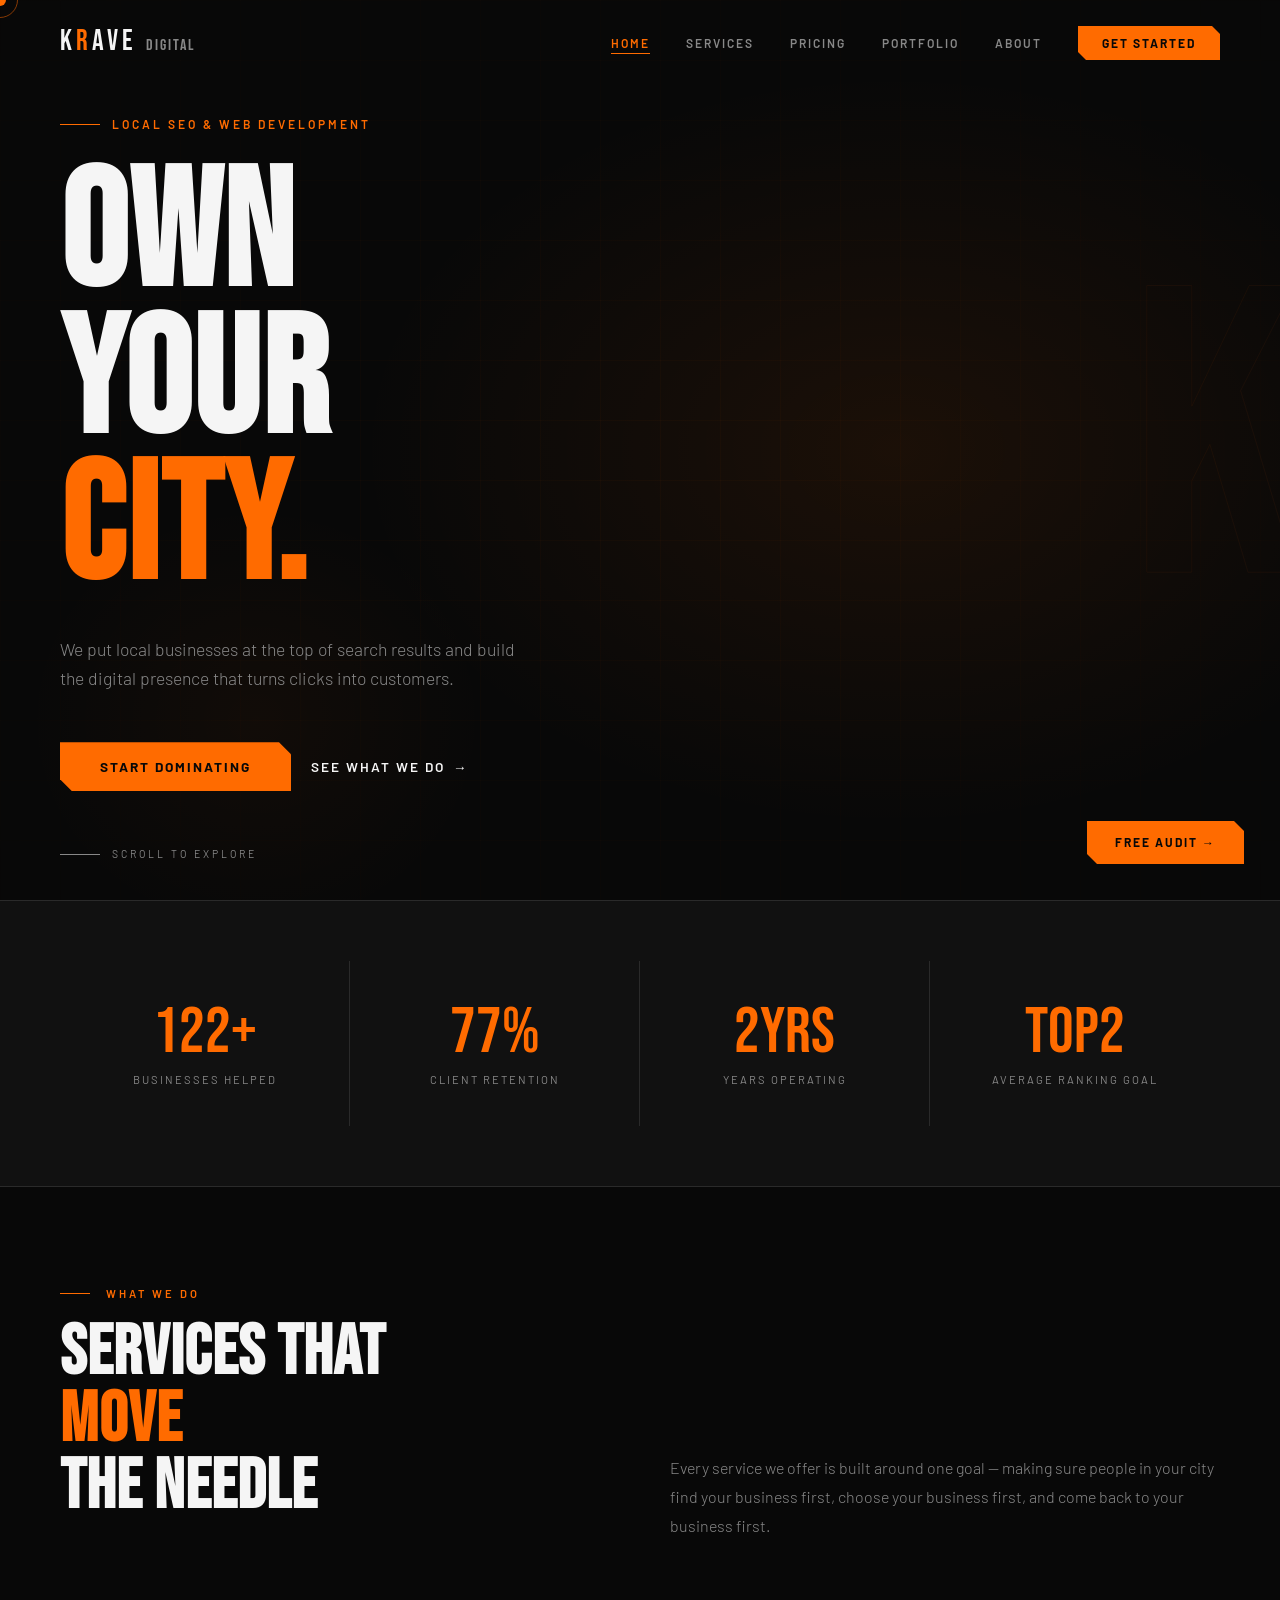
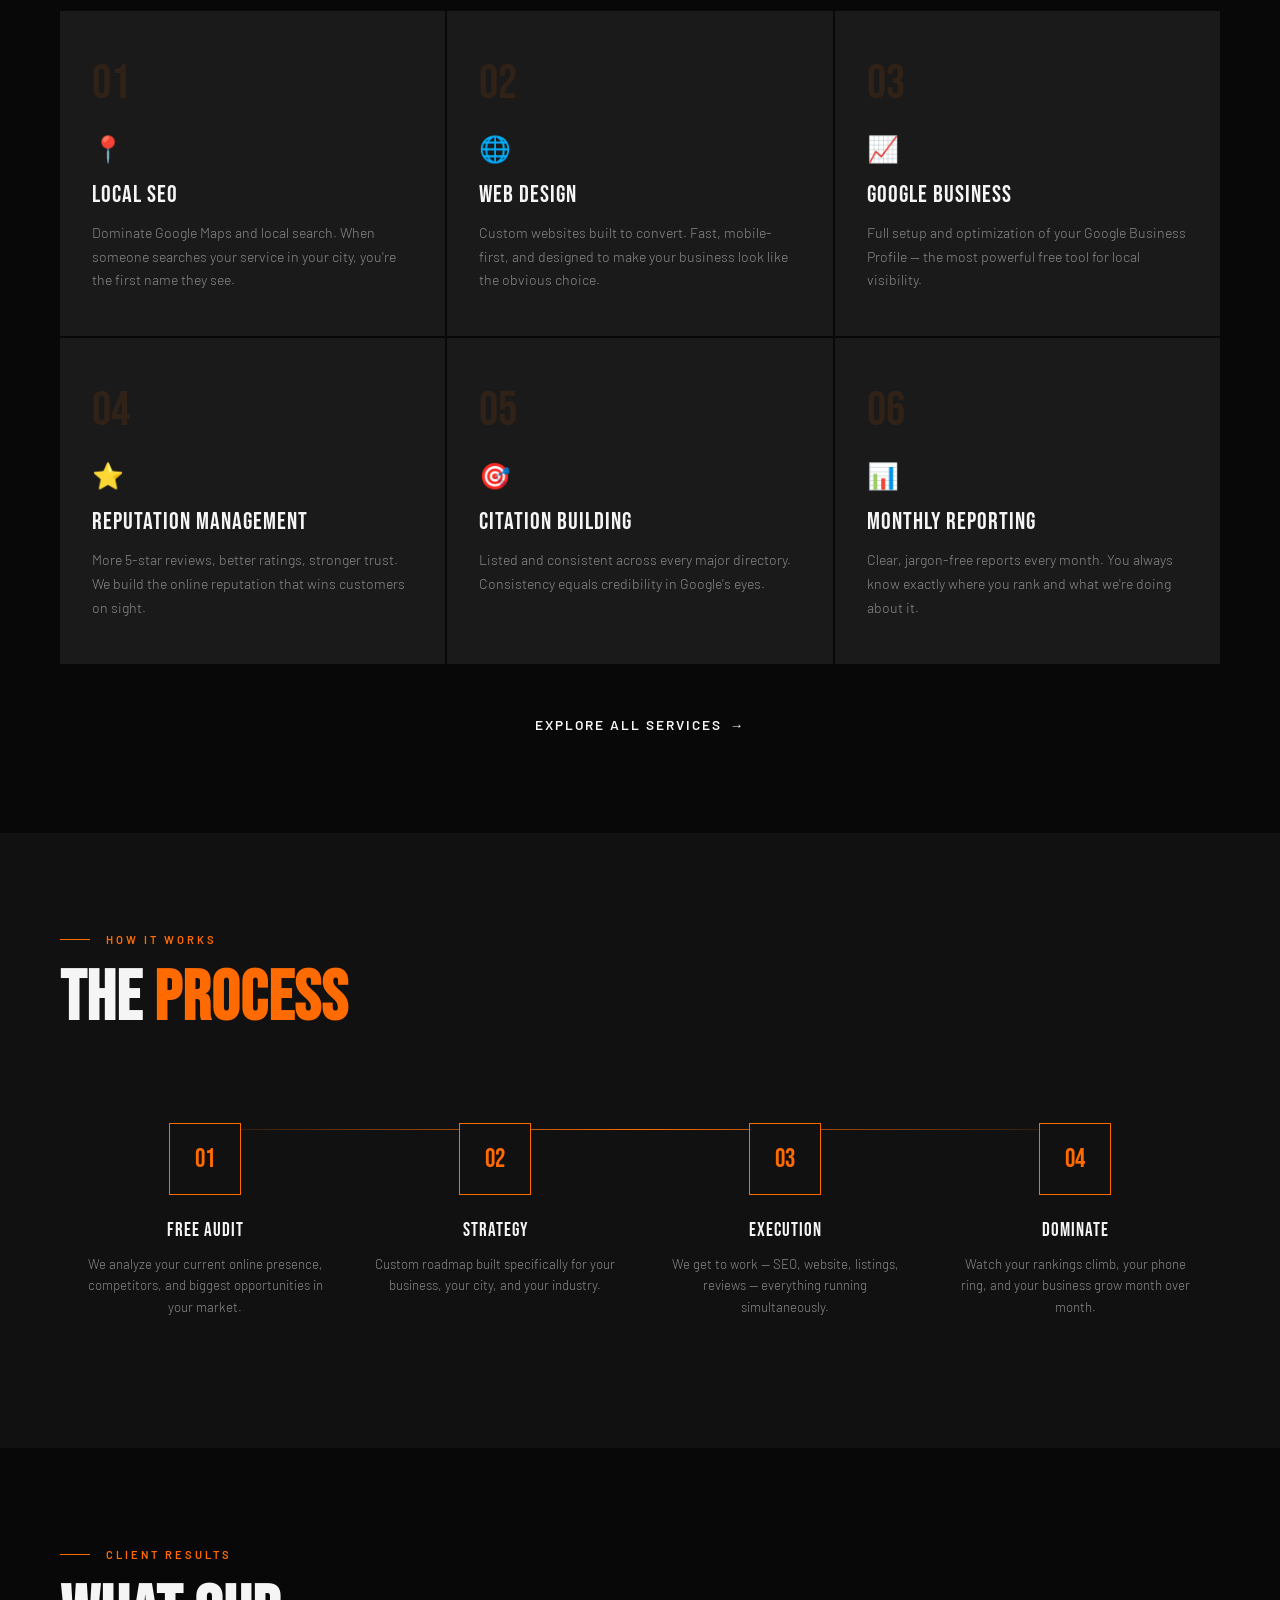
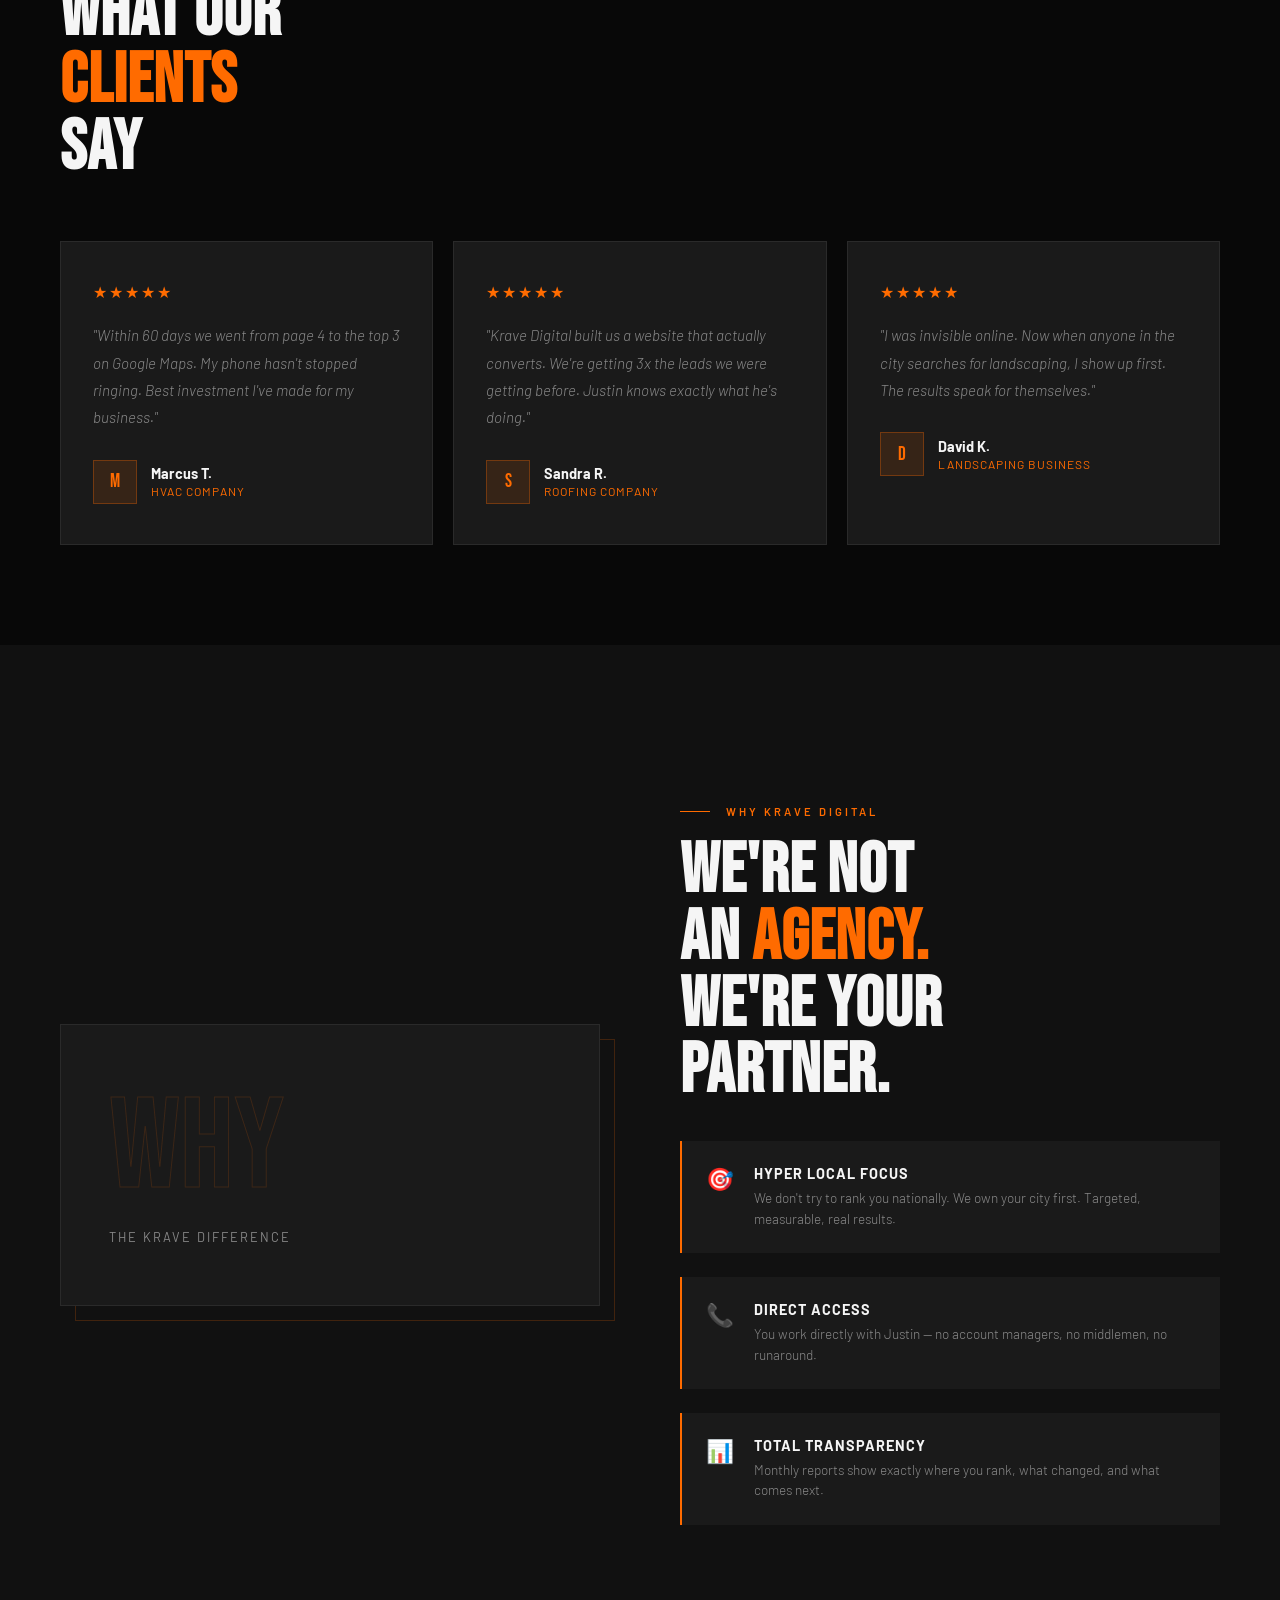
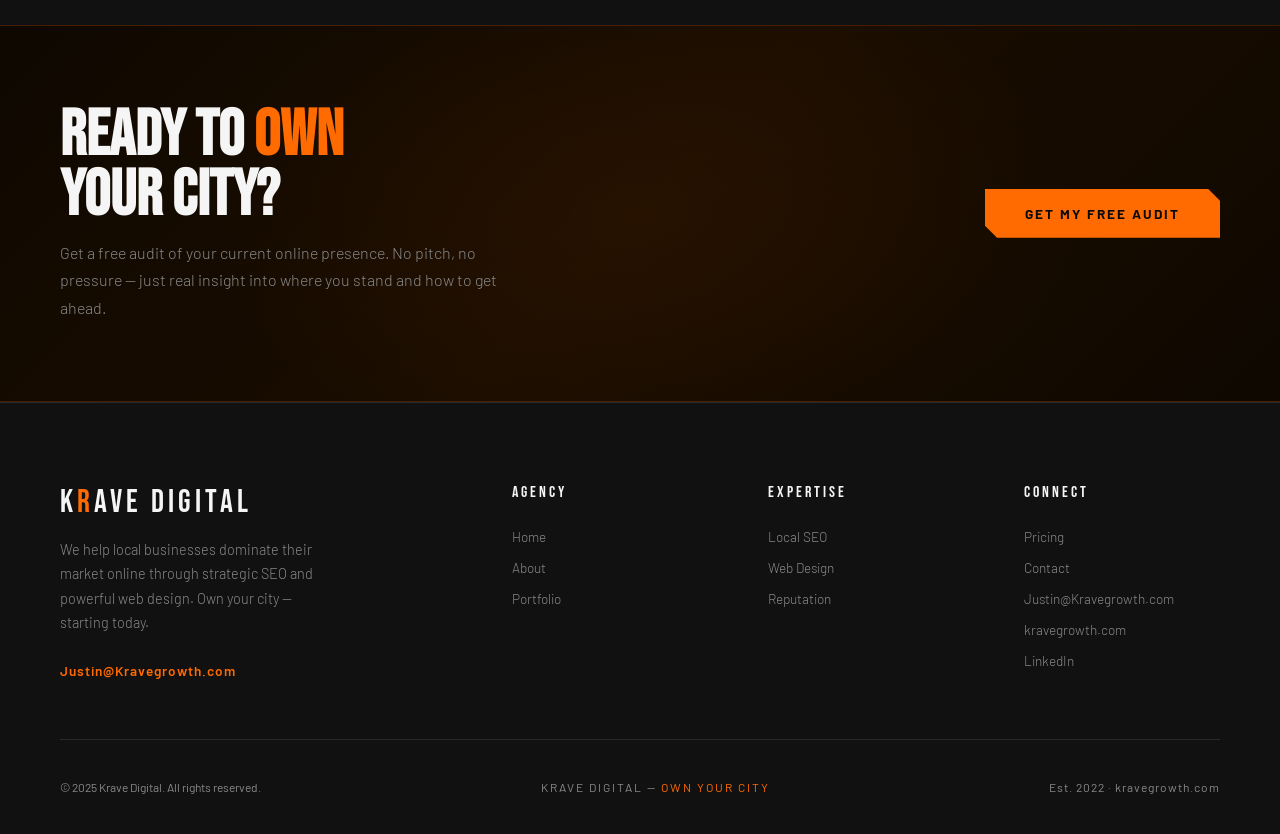
==== index.html @ f6ee4d3d "Add files via upload" ====
<!DOCTYPE html>
<html lang="en">
<head>
<meta charset="UTF-8">
<meta name="viewport" content="width=device-width, initial-scale=1.0">
<title>Krave Digital — Own Your City</title>
<meta name="description" content="Krave Digital helps local businesses dominate search results and build powerful online presences. Local SEO & Web Design experts.">
<link rel="stylesheet" href="style.css">
<style>
/* HOME SPECIFIC */
#hero {
  min-height:100vh; display:flex; align-items:center;
  position:relative; overflow:hidden; padding:0 60px;
}
.hero-bg { position:absolute; inset:0; background:radial-gradient(ellipse 60% 60% at 70% 50%,rgba(255,107,0,0.08) 0%,transparent 70%),radial-gradient(ellipse 30% 40% at 20% 80%,rgba(255,107,0,0.04) 0%,transparent 60%); }
.hero-grid { position:absolute; inset:0; background-image:linear-gradient(rgba(255,107,0,0.03) 1px,transparent 1px),linear-gradient(90deg,rgba(255,107,0,0.03) 1px,transparent 1px); background-size:60px 60px; mask-image:radial-gradient(ellipse 80% 80% at 50% 50%,black 0%,transparent 100%); }
.hero-ghost { position:absolute; right:-20px; top:50%; transform:translateY(-50%); font-family:'Bebas Neue',sans-serif; font-size:32vw; color:transparent; -webkit-text-stroke:1px rgba(255,107,0,0.05); line-height:1; pointer-events:none; user-select:none; }
.hero-content { position:relative; z-index:2; max-width:820px; }
.hero-eyebrow { display:inline-flex; align-items:center; gap:12px; margin-bottom:32px; opacity:0; animation:fadeUp .8s ease forwards .2s; }
.hero-eyebrow-line { width:40px; height:1px; background:var(--orange); }
.hero-eyebrow span { font-size:.75rem; letter-spacing:3px; text-transform:uppercase; color:var(--orange); font-weight:600; }
.hero-title { font-family:'Bebas Neue',sans-serif; font-size:clamp(5rem,13vw,12rem); line-height:.88; letter-spacing:2px; margin-bottom:32px; opacity:0; animation:fadeUp .8s ease forwards .4s; }
.hero-title .accent { color:var(--orange); }
.hero-title .outline { color:transparent; -webkit-text-stroke:2px var(--white); }
.hero-sub { font-size:1.1rem; font-weight:300; color:var(--gray); line-height:1.7; max-width:480px; margin-bottom:48px; opacity:0; animation:fadeUp .8s ease forwards .6s; }
.hero-actions { display:flex; gap:20px; align-items:center; opacity:0; animation:fadeUp .8s ease forwards .8s; }
.hero-scroll { position:absolute; bottom:40px; left:60px; display:flex; align-items:center; gap:12px; opacity:0; animation:fadeUp .8s ease forwards 1.2s; }
.hero-scroll-line { width:40px; height:1px; background:var(--gray); }
.hero-scroll span { font-size:.65rem; letter-spacing:3px; text-transform:uppercase; color:var(--gray); }

/* STATS */
#stats { background:var(--black-2); padding:60px; border-top:1px solid var(--gray-light); border-bottom:1px solid var(--gray-light); }
.stats-grid { display:grid; grid-template-columns:repeat(4,1fr); gap:0; }
.stat-item { padding:40px; text-align:center; border-right:1px solid var(--gray-light); }
.stat-item:last-child { border-right:none; }
.stat-num { font-family:'Bebas Neue',sans-serif; font-size:4rem; color:var(--orange); line-height:1; }
.stat-label { font-size:.7rem; letter-spacing:2px; text-transform:uppercase; color:var(--gray); margin-top:8px; }

/* SERVICES PREVIEW */
#services-preview { background:var(--black); }
.services-header { display:grid; grid-template-columns:1fr 1fr; gap:60px; margin-bottom:70px; align-items:end; }
.services-intro { font-size:1rem; color:var(--gray); line-height:1.8; font-weight:300; }
.services-grid { display:grid; grid-template-columns:repeat(3,1fr); gap:2px; }
.service-card { background:var(--black-3); padding:44px 32px; position:relative; overflow:hidden; transition:all .4s; }
.service-card::before { content:''; position:absolute; bottom:0; left:0; right:0; height:2px; background:var(--orange); transform:scaleX(0); transform-origin:left; transition:transform .4s; }
.service-card:hover::before { transform:scaleX(1); }
.service-card:hover { background:#1e1e1e; transform:translateY(-4px); }
.service-num { font-family:'Bebas Neue',sans-serif; font-size:3rem; color:rgba(255,107,0,.1); margin-bottom:20px; transition:color .4s; }
.service-card:hover .service-num { color:rgba(255,107,0,.25); }
.service-icon { font-size:1.6rem; margin-bottom:16px; }
.service-name { font-family:'Bebas Neue',sans-serif; font-size:1.5rem; letter-spacing:1px; margin-bottom:12px; }
.service-desc { font-size:.88rem; color:var(--gray); line-height:1.7; font-weight:300; }
.services-more { margin-top:50px; text-align:center; }

/* PROCESS */
#process { background:var(--black-2); }
.process-steps { display:grid; grid-template-columns:repeat(4,1fr); gap:0; margin-top:60px; position:relative; }
.process-steps::before { content:''; position:absolute; top:36px; left:10%; right:10%; height:1px; background:linear-gradient(90deg,transparent,var(--orange),transparent); }
.process-step { padding:30px 24px; text-align:center; position:relative; }
.process-circle { width:72px; height:72px; border:1px solid var(--orange); display:flex; align-items:center; justify-content:center; margin:0 auto 24px; position:relative; background:var(--black-2); transition:all .4s; }
.process-step:hover .process-circle { background:var(--orange-glow); }
.process-num { font-family:'Bebas Neue',sans-serif; font-size:1.6rem; color:var(--orange); }
.process-title { font-family:'Bebas Neue',sans-serif; font-size:1.2rem; letter-spacing:1px; margin-bottom:12px; }
.process-desc { font-size:.83rem; color:var(--gray); line-height:1.6; font-weight:300; }

/* TESTIMONIALS */
#testimonials { background:var(--black); }

/* WHY US */
#why { background:var(--black-2); }
.why-grid { display:grid; grid-template-columns:1fr 1fr; gap:80px; align-items:center; margin-top:60px; }
.why-visual { position:relative; }
.why-box { background:var(--black-3); border:1px solid var(--gray-light); padding:60px 48px; position:relative; }
.why-box::after { content:''; position:absolute; bottom:-16px; right:-16px; width:100%; height:100%; border:1px solid rgba(255,107,0,0.2); z-index:-1; }
.why-big { font-family:'Bebas Neue',sans-serif; font-size:8rem; color:transparent; -webkit-text-stroke:1px rgba(255,107,0,0.15); line-height:1; margin-bottom:16px; }
.why-caption { font-size:.8rem; letter-spacing:2px; text-transform:uppercase; color:var(--gray); }
.why-points { display:flex; flex-direction:column; gap:24px; }
.why-point { display:flex; gap:20px; align-items:flex-start; padding:24px; background:var(--black-3); border-left:2px solid var(--orange); transition:all .4s; }
.why-point:hover { background:#1e1e1e; transform:translateX(6px); }
.why-point-icon { font-size:1.4rem; flex-shrink:0; }
.why-point-title { font-weight:700; font-size:.9rem; letter-spacing:1px; text-transform:uppercase; margin-bottom:6px; }
.why-point-desc { font-size:.85rem; color:var(--gray); font-weight:300; line-height:1.5; }

@keyframes fadeUp { from{opacity:0;transform:translateY(30px)} to{opacity:1;transform:translateY(0)} }

@media(max-width:768px){
  #hero{padding:0 24px;}
  .hero-ghost{display:none;}
  .hero-scroll{left:24px;}
  #stats{padding:40px 24px;}
  .stats-grid{grid-template-columns:repeat(2,1fr);}
  .stat-item{border-bottom:1px solid var(--gray-light);}
  .services-header{grid-template-columns:1fr;}
  .services-grid{grid-template-columns:1fr;}
  .process-steps{grid-template-columns:1fr 1fr;}
  .process-steps::before{display:none;}
  .why-grid{grid-template-columns:1fr;}
}
</style>
</head>
<body>
<div class="cursor" id="cursor"></div>
<div class="cursor-ring" id="cursorRing"></div>

<nav>
  <a href="index.html" class="nav-logo">K<span>R</span>AVE <span style="font-size:1rem;letter-spacing:2px;color:var(--gray)">DIGITAL</span></a>
  <ul class="nav-links">
    <li><a href="index.html">Home</a></li>
    <li><a href="services.html">Services</a></li>
    <li><a href="pricing.html">Pricing</a></li>
    <li><a href="portfolio.html">Portfolio</a></li>
    <li><a href="about.html">About</a></li>
    <li><a href="contact.html" class="nav-cta">Get Started</a></li>
  </ul>
</nav>

<a href="contact.html" class="float-cta">Free Audit →</a>

<!-- HERO -->
<section id="hero">
  <div class="hero-bg"></div>
  <div class="hero-grid"></div>
  <div class="hero-ghost">K</div>
  <div class="hero-content">
    <div class="hero-eyebrow">
      <div class="hero-eyebrow-line"></div>
      <span>Local SEO & Web Development</span>
    </div>
    <h1 class="hero-title">
      OWN<br>
      YOUR<br>
      <span class="accent">CITY.</span>
    </h1>
    <p class="hero-sub">We put local businesses at the top of search results and build the digital presence that turns clicks into customers.</p>
    <div class="hero-actions">
      <a href="contact.html" class="btn-primary">Start Dominating</a>
      <a href="services.html" class="btn-ghost">See What We Do</a>
    </div>
  </div>
  <div class="hero-scroll">
    <div class="hero-scroll-line"></div>
    <span>Scroll to explore</span>
  </div>
</section>

<!-- STATS -->
<div id="stats">
  <div class="stats-grid">
    <div class="stat-item reveal">
      <div class="stat-num"><span data-target="150" data-suffix="+">0</span></div>
      <div class="stat-label">Businesses Helped</div>
    </div>
    <div class="stat-item reveal">
      <div class="stat-num"><span data-target="98" data-suffix="%">0</span></div>
      <div class="stat-label">Client Retention</div>
    </div>
    <div class="stat-item reveal">
      <div class="stat-num"><span data-target="3" data-suffix="yrs">0</span></div>
      <div class="stat-label">Years Operating</div>
    </div>
    <div class="stat-item reveal">
      <div class="stat-num">TOP<span data-target="3" data-suffix="">0</span></div>
      <div class="stat-label">Average Ranking Goal</div>
    </div>
  </div>
</div>

<!-- SERVICES PREVIEW -->
<section id="services-preview">
  <div class="services-header">
    <div>
      <div class="section-label reveal"><div class="section-label-line"></div><span>What We Do</span></div>
      <h2 class="section-title reveal">SERVICES THAT<br><span style="color:var(--orange)">MOVE</span><br>THE NEEDLE</h2>
    </div>
    <p class="services-intro reveal">Every service we offer is built around one goal — making sure people in your city find your business first, choose your business first, and come back to your business first.</p>
  </div>
  <div class="services-grid reveal">
    <div class="service-card">
      <div class="service-num">01</div>
      <div class="service-icon">📍</div>
      <div class="service-name">Local SEO</div>
      <p class="service-desc">Dominate Google Maps and local search. When someone searches your service in your city, you're the first name they see.</p>
    </div>
    <div class="service-card">
      <div class="service-num">02</div>
      <div class="service-icon">🌐</div>
      <div class="service-name">Web Design</div>
      <p class="service-desc">Custom websites built to convert. Fast, mobile-first, and designed to make your business look like the obvious choice.</p>
    </div>
    <div class="service-card">
      <div class="service-num">03</div>
      <div class="service-icon">📈</div>
      <div class="service-name">Google Business</div>
      <p class="service-desc">Full setup and optimization of your Google Business Profile — the most powerful free tool for local visibility.</p>
    </div>
    <div class="service-card">
      <div class="service-num">04</div>
      <div class="service-icon">⭐</div>
      <div class="service-name">Reputation Management</div>
      <p class="service-desc">More 5-star reviews, better ratings, stronger trust. We build the online reputation that wins customers on sight.</p>
    </div>
    <div class="service-card">
      <div class="service-num">05</div>
      <div class="service-icon">🎯</div>
      <div class="service-name">Citation Building</div>
      <p class="service-desc">Listed and consistent across every major directory. Consistency equals credibility in Google's eyes.</p>
    </div>
    <div class="service-card">
      <div class="service-num">06</div>
      <div class="service-icon">📊</div>
      <div class="service-name">Monthly Reporting</div>
      <p class="service-desc">Clear, jargon-free reports every month. You always know exactly where you rank and what we're doing about it.</p>
    </div>
  </div>
  <div class="services-more reveal">
    <a href="services.html" class="btn-ghost">Explore All Services</a>
  </div>
</section>

<!-- PROCESS -->
<section id="process">
  <div class="section-label reveal"><div class="section-label-line"></div><span>How It Works</span></div>
  <h2 class="section-title reveal">THE <span style="color:var(--orange)">PROCESS</span></h2>
  <div class="process-steps">
    <div class="process-step reveal">
      <div class="process-circle"><div class="process-num">01</div></div>
      <div class="process-title">Free Audit</div>
      <p class="process-desc">We analyze your current online presence, competitors, and biggest opportunities in your market.</p>
    </div>
    <div class="process-step reveal">
      <div class="process-circle"><div class="process-num">02</div></div>
      <div class="process-title">Strategy</div>
      <p class="process-desc">Custom roadmap built specifically for your business, your city, and your industry.</p>
    </div>
    <div class="process-step reveal">
      <div class="process-circle"><div class="process-num">03</div></div>
      <div class="process-title">Execution</div>
      <p class="process-desc">We get to work — SEO, website, listings, reviews — everything running simultaneously.</p>
    </div>
    <div class="process-step reveal">
      <div class="process-circle"><div class="process-num">04</div></div>
      <div class="process-title">Dominate</div>
      <p class="process-desc">Watch your rankings climb, your phone ring, and your business grow month over month.</p>
    </div>
  </div>
</section>

<!-- TESTIMONIALS -->
<section id="testimonials">
  <div class="section-label reveal"><div class="section-label-line"></div><span>Client Results</span></div>
  <h2 class="section-title reveal">WHAT OUR<br><span style="color:var(--orange)">CLIENTS</span><br>SAY</h2>
  <div class="testimonials-grid reveal">
    <div class="testimonial-card">
      <div class="testimonial-stars">★★★★★</div>
      <p class="testimonial-text">"Within 60 days we went from page 4 to the top 3 on Google Maps. My phone hasn't stopped ringing. Best investment I've made for my business."</p>
      <div class="testimonial-author">
        <div class="testimonial-avatar">M</div>
        <div><div class="testimonial-name">Marcus T.</div><div class="testimonial-biz">HVAC Company</div></div>
      </div>
    </div>
    <div class="testimonial-card">
      <div class="testimonial-stars">★★★★★</div>
      <p class="testimonial-text">"Krave Digital built us a website that actually converts. We're getting 3x the leads we were getting before. Justin knows exactly what he's doing."</p>
      <div class="testimonial-author">
        <div class="testimonial-avatar">S</div>
        <div><div class="testimonial-name">Sandra R.</div><div class="testimonial-biz">Roofing Company</div></div>
      </div>
    </div>
    <div class="testimonial-card">
      <div class="testimonial-stars">★★★★★</div>
      <p class="testimonial-text">"I was invisible online. Now when anyone in the city searches for landscaping, I show up first. The results speak for themselves."</p>
      <div class="testimonial-author">
        <div class="testimonial-avatar">D</div>
        <div><div class="testimonial-name">David K.</div><div class="testimonial-biz">Landscaping Business</div></div>
      </div>
    </div>
  </div>
</section>

<!-- WHY KRAVE -->
<section id="why">
  <div class="why-grid">
    <div class="why-visual reveal-left">
      <div class="why-box">
        <div class="why-big">WHY</div>
        <div class="why-caption">The Krave Difference</div>
      </div>
    </div>
    <div class="reveal-right">
      <div class="section-label"><div class="section-label-line"></div><span>Why Krave Digital</span></div>
      <h2 class="section-title" style="margin-bottom:36px;">WE'RE NOT<br>AN <span style="color:var(--orange)">AGENCY.</span><br>WE'RE YOUR<br>PARTNER.</h2>
      <div class="why-points">
        <div class="why-point">
          <div class="why-point-icon">🎯</div>
          <div><div class="why-point-title">Hyper Local Focus</div><div class="why-point-desc">We don't try to rank you nationally. We own your city first. Targeted, measurable, real results.</div></div>
        </div>
        <div class="why-point">
          <div class="why-point-icon">📞</div>
          <div><div class="why-point-title">Direct Access</div><div class="why-point-desc">You work directly with Justin — no account managers, no middlemen, no runaround.</div></div>
        </div>
        <div class="why-point">
          <div class="why-point-icon">📊</div>
          <div><div class="why-point-title">Total Transparency</div><div class="why-point-desc">Monthly reports show exactly where you rank, what changed, and what comes next.</div></div>
        </div>
      </div>
    </div>
  </div>
</section>

<!-- CTA BAND -->
<div class="cta-band reveal">
  <div class="cta-band-text">
    <h2 class="cta-band-title">READY TO <span>OWN</span><br>YOUR CITY?</h2>
    <p class="cta-band-sub">Get a free audit of your current online presence. No pitch, no pressure — just real insight into where you stand and how to get ahead.</p>
  </div>
  <div class="cta-band-action">
    <a href="contact.html" class="btn-primary">Get My Free Audit</a>
  </div>
</div>

<footer>
  <div class="footer-top">
    <div>
      <div class="footer-brand-logo">K<span>R</span>AVE DIGITAL</div>
      <p class="footer-brand-desc">We help local businesses dominate their market online through strategic SEO and powerful web design. Own your city — starting today.</p>
      <a href="mailto:Justin@Kravegrowth.com" class="footer-brand-email">Justin@Kravegrowth.com</a>
    </div>
    <div>
      <div class="footer-col-title">Agency</div>
      <ul class="footer-col-links">
        <li><a href="index.html">Home</a></li>
        <li><a href="about.html">About</a></li>
        <li><a href="portfolio.html">Portfolio</a></li>
      </ul>
    </div>
    <div>
      <div class="footer-col-title">Expertise</div>
      <ul class="footer-col-links">
        <li><a href="services.html">Local SEO</a></li>
        <li><a href="services.html">Web Design</a></li>
        <li><a href="services.html">Reputation</a></li>
      </ul>
    </div>
    <div>
      <div class="footer-col-title">Connect</div>
      <ul class="footer-col-links">
        <li><a href="pricing.html">Pricing</a></li>
        <li><a href="contact.html">Contact</a></li>
        <li><a href="mailto:Justin@Kravegrowth.com">Justin@Kravegrowth.com</a></li>
        <li><a href="https://kravegrowth.com">kravegrowth.com</a></li>
        <li><a href="#">LinkedIn</a></li>
      </ul>
    </div>
  </div>
  <div class="footer-bottom">
    <div class="footer-copy">© 2025 Krave Digital. All rights reserved.</div>
    <div class="footer-tagline">Krave Digital — <span>Own Your City</span></div>
    <div class="footer-est">Est. 2022 · kravegrowth.com</div>
  </div>
</footer>

<script src="main.js"></script>
</body>
</html>
---- style.css ----
@import url('https://fonts.googleapis.com/css2?family=Bebas+Neue&family=Barlow:ital,wght@0,300;0,400;0,600;0,700;1,300&display=swap');

:root {
  --orange: #FF6B00;
  --orange-bright: #FF8C00;
  --orange-glow: rgba(255,107,0,0.12);
  --black: #080808;
  --black-2: #111111;
  --black-3: #1a1a1a;
  --white: #F5F5F5;
  --gray: #888888;
  --gray-light: #2a2a2a;
}

* { margin: 0; padding: 0; box-sizing: border-box; }
html { scroll-behavior: smooth; }
body {
  background: var(--black);
  color: var(--white);
  font-family: 'Barlow', sans-serif;
  overflow-x: hidden;
  cursor: none;
}

/* ── CURSOR ── */
.cursor { width:12px; height:12px; background:var(--orange); border-radius:50%; position:fixed; pointer-events:none; z-index:9999; transform:translate(-50%,-50%); transition:transform .1s ease; }
.cursor-ring { width:36px; height:36px; border:1px solid var(--orange); border-radius:50%; position:fixed; pointer-events:none; z-index:9998; transform:translate(-50%,-50%); transition:all .15s ease; opacity:.5; }

/* ── NAV ── */
nav {
  position: fixed; top:0; left:0; right:0; z-index:1000;
  display:flex; align-items:center; justify-content:space-between;
  padding: 24px 60px;
  transition: all .4s ease;
}
nav.scrolled {
  background: rgba(8,8,8,0.97);
  backdrop-filter: blur(12px);
  padding: 16px 60px;
  border-bottom: 1px solid var(--gray-light);
}
.nav-logo { font-family:'Bebas Neue',sans-serif; font-size:1.8rem; letter-spacing:4px; color:var(--white); text-decoration:none; }
.nav-logo span { color:var(--orange); }
.nav-links { display:flex; gap:36px; list-style:none; align-items:center; }
.nav-links a { color:var(--gray); text-decoration:none; font-size:.75rem; letter-spacing:2px; text-transform:uppercase; font-weight:600; transition:color .3s; position:relative; }
.nav-links a::after { content:''; position:absolute; bottom:-4px; left:0; right:0; height:1px; background:var(--orange); transform:scaleX(0); transition:transform .3s; }
.nav-links a:hover, .nav-links a.active { color:var(--orange); }
.nav-links a:hover::after, .nav-links a.active::after { transform:scaleX(1); }
.nav-cta { background:var(--orange) !important; color:var(--black) !important; padding:10px 24px; font-weight:700 !important; clip-path:polygon(0 0,calc(100% - 8px) 0,100% 8px,100% 100%,8px 100%,0 calc(100% - 8px)); transition:background .3s,transform .2s !important; }
.nav-cta::after { display:none !important; }
.nav-cta:hover { background:var(--orange-bright) !important; transform:translateY(-1px) !important; }

/* ── FLOATING CTA ── */
.float-cta {
  position: fixed; bottom:36px; right:36px; z-index:900;
  background: var(--orange); color: var(--black);
  padding: 14px 28px;
  font-family:'Barlow',sans-serif; font-weight:700; font-size:.75rem; letter-spacing:2px; text-transform:uppercase;
  text-decoration:none;
  clip-path:polygon(0 0,calc(100% - 10px) 0,100% 10px,100% 100%,10px 100%,0 calc(100% - 10px));
  box-shadow: 0 8px 32px rgba(255,107,0,0.4);
  transition: all .3s;
  animation: floatPulse 3s ease-in-out infinite;
}
.float-cta:hover { background:var(--orange-bright); transform:translateY(-3px); box-shadow:0 16px 40px rgba(255,107,0,0.5); }
@keyframes floatPulse { 0%,100%{box-shadow:0 8px 32px rgba(255,107,0,0.4)} 50%{box-shadow:0 8px 48px rgba(255,107,0,0.7)} }

/* ── PAGE HERO ── */
.page-hero {
  min-height: 50vh;
  display:flex; align-items:flex-end;
  padding: 120px 60px 80px;
  position:relative; overflow:hidden;
}
.page-hero-bg {
  position:absolute; inset:0;
  background: radial-gradient(ellipse 60% 80% at 80% 50%, rgba(255,107,0,0.07) 0%, transparent 70%);
}
.page-hero-grid {
  position:absolute; inset:0;
  background-image: linear-gradient(rgba(255,107,0,0.025) 1px,transparent 1px), linear-gradient(90deg,rgba(255,107,0,0.025) 1px,transparent 1px);
  background-size:60px 60px;
  mask-image:radial-gradient(ellipse 100% 100% at 50% 50%,black 0%,transparent 100%);
}
.page-hero-ghost {
  position:absolute; right:40px; bottom:-40px;
  font-family:'Bebas Neue',sans-serif; font-size:22vw;
  color:transparent; -webkit-text-stroke:1px rgba(255,107,0,0.04);
  pointer-events:none; user-select:none; line-height:1;
}
.page-hero-content { position:relative; z-index:2; }
.page-eyebrow { display:flex; align-items:center; gap:12px; margin-bottom:20px; }
.page-eyebrow-line { width:40px; height:1px; background:var(--orange); }
.page-eyebrow span { font-size:.7rem; letter-spacing:3px; text-transform:uppercase; color:var(--orange); font-weight:600; }
.page-title { font-family:'Bebas Neue',sans-serif; font-size:clamp(4rem,10vw,9rem); line-height:.9; letter-spacing:2px; }
.page-title .accent { color:var(--orange); }
.page-title .outline { color:transparent; -webkit-text-stroke:2px var(--white); }
.page-sub { font-size:1rem; color:var(--gray); font-weight:300; line-height:1.7; max-width:500px; margin-top:20px; }

/* ── SECTIONS ── */
section { padding:100px 60px; }
.section-label { display:flex; align-items:center; gap:16px; margin-bottom:20px; }
.section-label span { font-size:.7rem; letter-spacing:3px; text-transform:uppercase; color:var(--orange); font-weight:600; }
.section-label-line { width:30px; height:1px; background:var(--orange); }
.section-title { font-family:'Bebas Neue',sans-serif; font-size:clamp(3rem,5.5vw,5rem); line-height:.95; letter-spacing:1px; margin-bottom:20px; }

/* ── BUTTONS ── */
.btn-primary { background:var(--orange); color:var(--black); padding:16px 40px; font-family:'Barlow',sans-serif; font-weight:700; font-size:.85rem; letter-spacing:2px; text-transform:uppercase; text-decoration:none; display:inline-block; transition:all .3s; clip-path:polygon(0 0,calc(100% - 12px) 0,100% 12px,100% 100%,12px 100%,0 calc(100% - 12px)); }
.btn-primary:hover { background:var(--orange-bright); transform:translateY(-2px); box-shadow:0 20px 40px rgba(255,107,0,0.3); }
.btn-ghost { color:var(--white); font-size:.85rem; letter-spacing:2px; text-transform:uppercase; text-decoration:none; font-weight:600; display:inline-flex; align-items:center; gap:8px; transition:color .3s; }
.btn-ghost:hover { color:var(--orange); }
.btn-ghost::after { content:'→'; transition:transform .3s; }
.btn-ghost:hover::after { transform:translateX(4px); }
.btn-outline { background:transparent; color:var(--orange); border:1px solid var(--orange); padding:14px 36px; font-family:'Barlow',sans-serif; font-weight:700; font-size:.8rem; letter-spacing:2px; text-transform:uppercase; text-decoration:none; display:inline-block; transition:all .3s; }
.btn-outline:hover { background:var(--orange); color:var(--black); transform:translateY(-2px); }

/* ── CTA BAND ── */
.cta-band {
  background: linear-gradient(135deg, #0f0800 0%, #1a0d00 50%, #0f0800 100%);
  border-top:1px solid rgba(255,107,0,0.2); border-bottom:1px solid rgba(255,107,0,0.2);
  padding:80px 60px;
  display:flex; align-items:center; justify-content:space-between; gap:40px;
  position:relative; overflow:hidden;
}
.cta-band::before { content:''; position:absolute; inset:0; background:radial-gradient(ellipse 50% 100% at 50% 50%,rgba(255,107,0,0.06) 0%,transparent 70%); }
.cta-band-text { position:relative; z-index:1; }
.cta-band-title { font-family:'Bebas Neue',sans-serif; font-size:clamp(2.5rem,5vw,4.5rem); line-height:.95; margin-bottom:12px; }
.cta-band-title span { color:var(--orange); }
.cta-band-sub { font-size:1rem; color:var(--gray); font-weight:300; max-width:480px; line-height:1.7; }
.cta-band-action { position:relative; z-index:1; flex-shrink:0; }

/* ── TESTIMONIALS ── */
.testimonials-grid { display:grid; grid-template-columns:repeat(3,1fr); gap:20px; margin-top:60px; }
.testimonial-card { background:var(--black-3); padding:40px 32px; border:1px solid var(--gray-light); position:relative; transition:all .4s; }
.testimonial-card::before { content:''; position:absolute; top:0; left:0; right:0; height:2px; background:var(--orange); transform:scaleX(0); transform-origin:left; transition:transform .4s; }
.testimonial-card:hover { border-color:rgba(255,107,0,0.3); transform:translateY(-4px); }
.testimonial-card:hover::before { transform:scaleX(1); }
.testimonial-stars { color:var(--orange); font-size:1rem; letter-spacing:2px; margin-bottom:20px; }
.testimonial-text { font-size:.95rem; color:var(--gray); line-height:1.8; font-weight:300; font-style:italic; margin-bottom:28px; }
.testimonial-author { display:flex; align-items:center; gap:14px; }
.testimonial-avatar { width:44px; height:44px; background:var(--orange-glow); border:1px solid rgba(255,107,0,0.3); display:flex; align-items:center; justify-content:center; font-family:'Bebas Neue',sans-serif; font-size:1.2rem; color:var(--orange); flex-shrink:0; }
.testimonial-name { font-weight:700; font-size:.9rem; margin-bottom:2px; }
.testimonial-biz { font-size:.75rem; color:var(--orange); letter-spacing:1px; text-transform:uppercase; }

/* ── FAQ ── */
.faq-list { max-width:800px; margin-top:60px; }
.faq-item { border-bottom:1px solid var(--gray-light); }
.faq-question { width:100%; background:none; border:none; color:var(--white); font-family:'Barlow',sans-serif; font-size:1rem; font-weight:600; padding:28px 0; display:flex; justify-content:space-between; align-items:center; cursor:none; text-align:left; transition:color .3s; }
.faq-question:hover { color:var(--orange); }
.faq-icon { color:var(--orange); font-size:1.4rem; transition:transform .3s; flex-shrink:0; }
.faq-item.open .faq-icon { transform:rotate(45deg); }
.faq-answer { max-height:0; overflow:hidden; transition:max-height .4s ease, padding .4s ease; }
.faq-answer p { font-size:.95rem; color:var(--gray); line-height:1.8; font-weight:300; padding-bottom:28px; }

/* ── FOOTER ── */
footer {
  background:var(--black-2);
  border-top:1px solid var(--gray-light);
  padding:80px 60px 40px;
}
.footer-top { display:grid; grid-template-columns:2fr 1fr 1fr 1fr; gap:60px; margin-bottom:60px; }
.footer-brand-logo { font-family:'Bebas Neue',sans-serif; font-size:2rem; letter-spacing:4px; margin-bottom:16px; }
.footer-brand-logo span { color:var(--orange); }
.footer-brand-desc { font-size:.9rem; color:var(--gray); line-height:1.7; font-weight:300; max-width:280px; margin-bottom:24px; }
.footer-brand-email { color:var(--orange); text-decoration:none; font-size:.85rem; font-weight:600; letter-spacing:1px; transition:opacity .3s; }
.footer-brand-email:hover { opacity:.7; }
.footer-col-title { font-family:'Bebas Neue',sans-serif; font-size:1rem; letter-spacing:3px; color:var(--white); margin-bottom:24px; }
.footer-col-links { list-style:none; display:flex; flex-direction:column; gap:12px; }
.footer-col-links a { color:var(--gray); text-decoration:none; font-size:.85rem; font-weight:300; transition:color .3s; }
.footer-col-links a:hover { color:var(--orange); }
.footer-bottom { display:flex; justify-content:space-between; align-items:center; padding-top:40px; border-top:1px solid var(--gray-light); }
.footer-copy { font-size:.75rem; color:var(--gray); }
.footer-tagline { font-size:.75rem; letter-spacing:2px; text-transform:uppercase; color:var(--gray); }
.footer-tagline span { color:var(--orange); }
.footer-est { font-size:.75rem; color:var(--gray); letter-spacing:1px; }

/* ── REVEAL ── */
.reveal { opacity:0; transform:translateY(40px); transition:opacity .7s ease,transform .7s ease; }
.reveal.visible { opacity:1; transform:translateY(0); }
.reveal-left { opacity:0; transform:translateX(-40px); transition:opacity .7s ease,transform .7s ease; }
.reveal-left.visible { opacity:1; transform:translateX(0); }
.reveal-right { opacity:0; transform:translateX(40px); transition:opacity .7s ease,transform .7s ease; }
.reveal-right.visible { opacity:1; transform:translateX(0); }

/* ── SCROLLBAR ── */
::-webkit-scrollbar { width:3px; }
::-webkit-scrollbar-track { background:var(--black); }
::-webkit-scrollbar-thumb { background:var(--orange); }

/* ── MOBILE ── */
@media(max-width:768px){
  nav { padding:20px 24px; }
  nav.scrolled { padding:14px 24px; }
  .nav-links { display:none; }
  section { padding:70px 24px; }
  .page-hero { padding:100px 24px 60px; }
  .testimonials-grid { grid-template-columns:1fr; }
  .cta-band { flex-direction:column; text-align:center; padding:60px 24px; }
  .footer-top { grid-template-columns:1fr 1fr; gap:40px; }
  .footer-bottom { flex-direction:column; gap:12px; text-align:center; }
  .float-cta { bottom:20px; right:20px; padding:12px 20px; font-size:.7rem; }
}
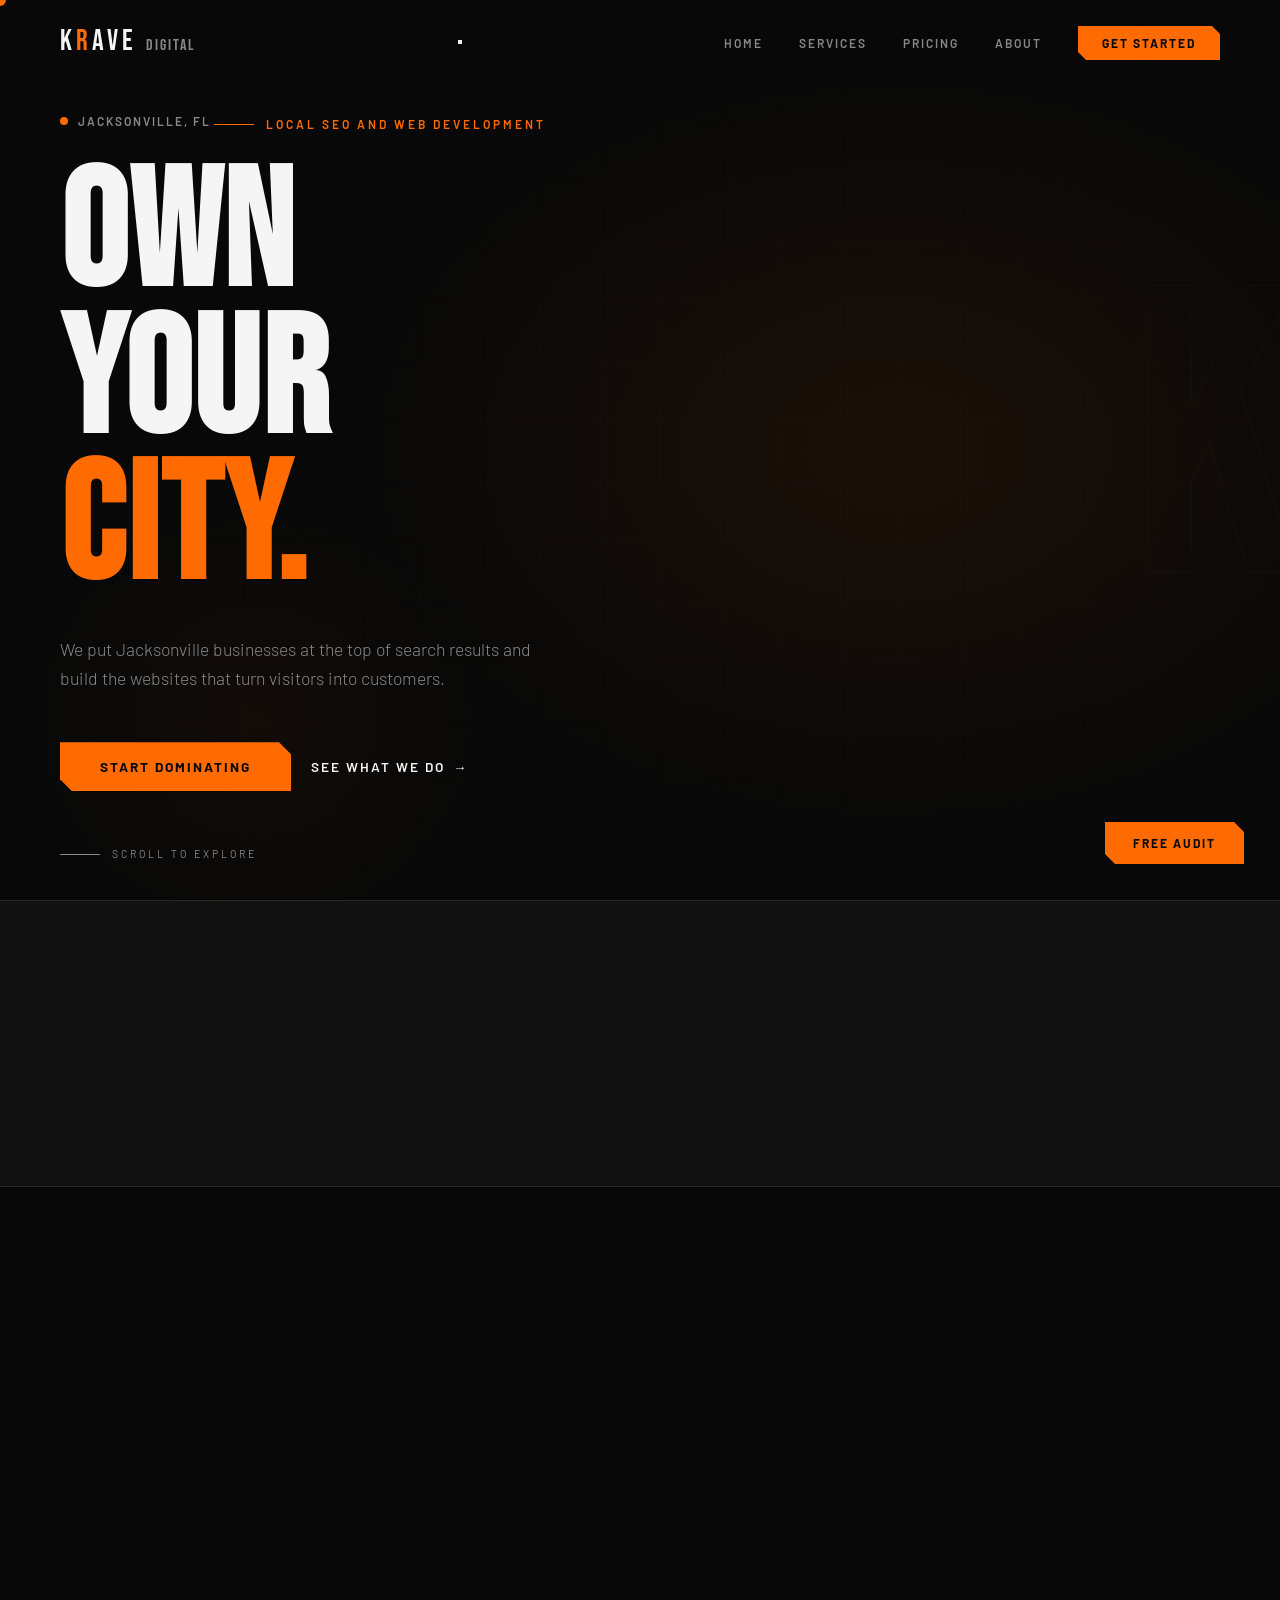
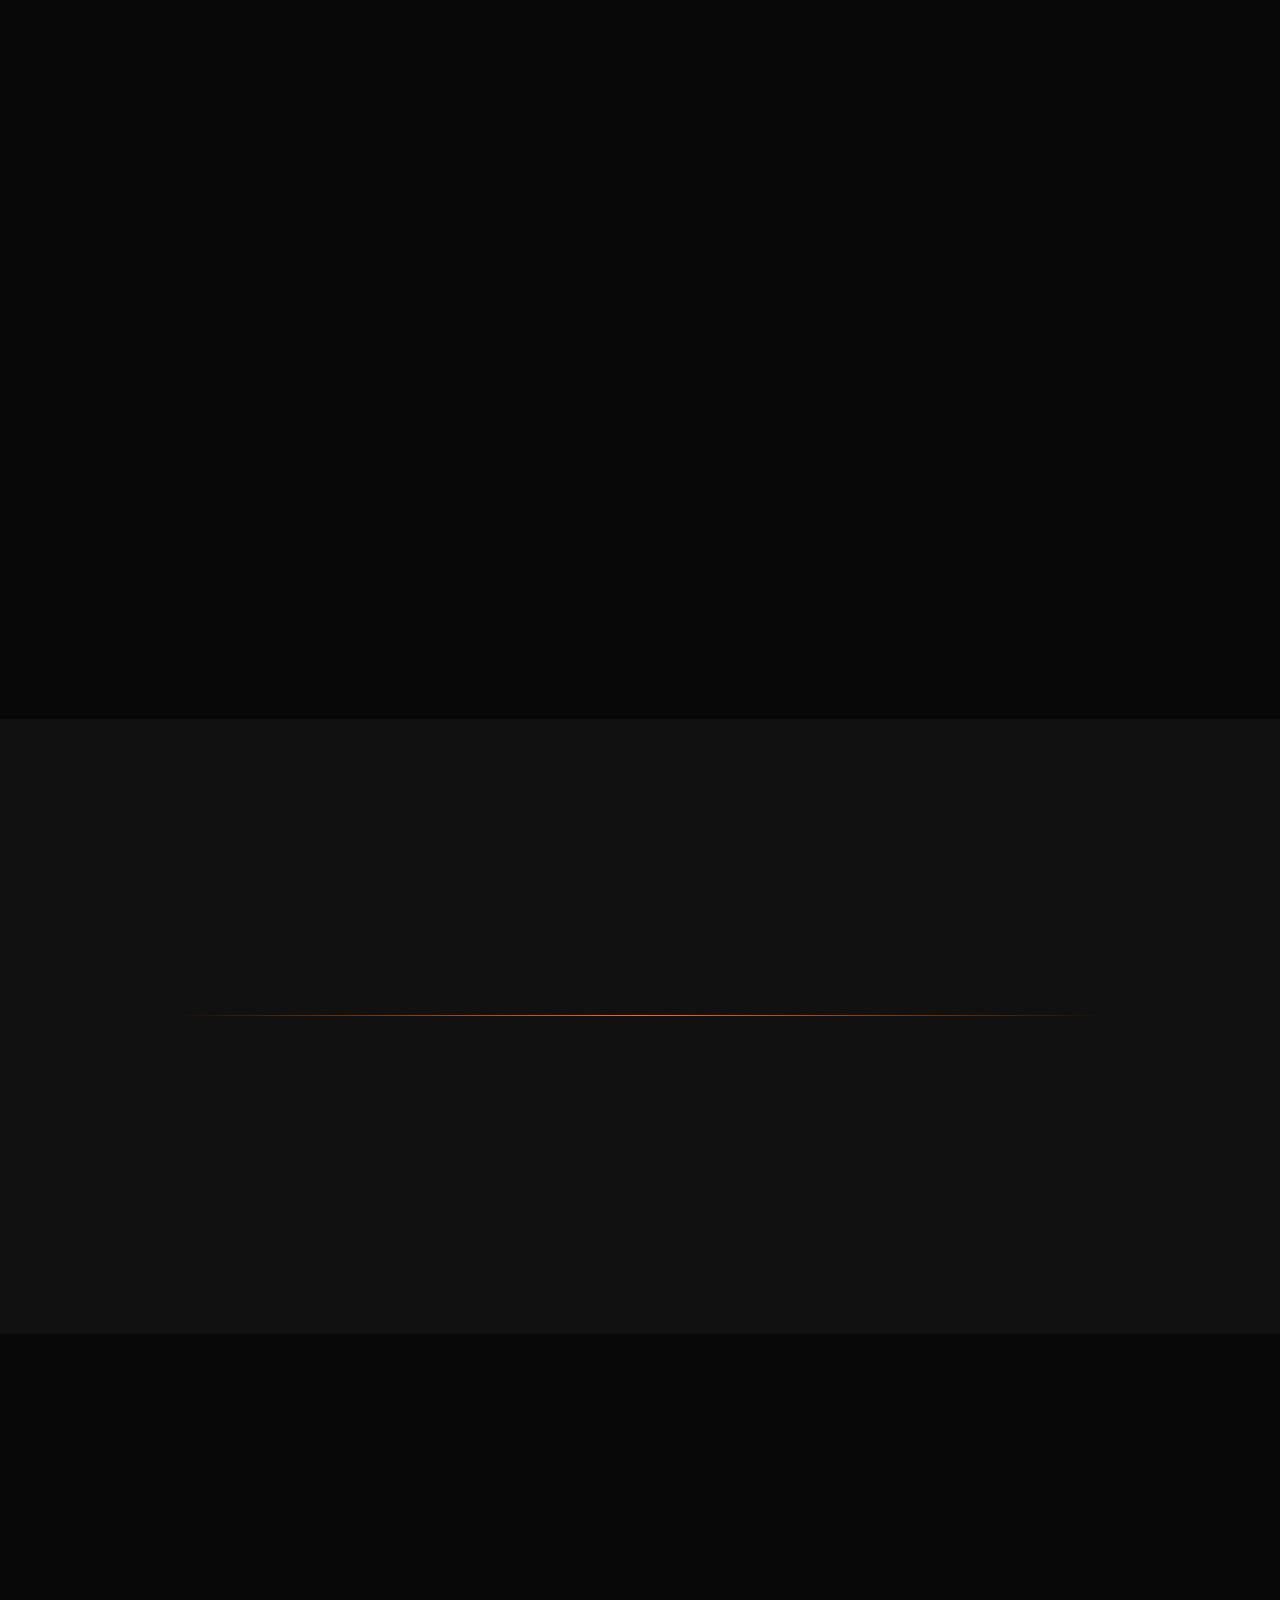
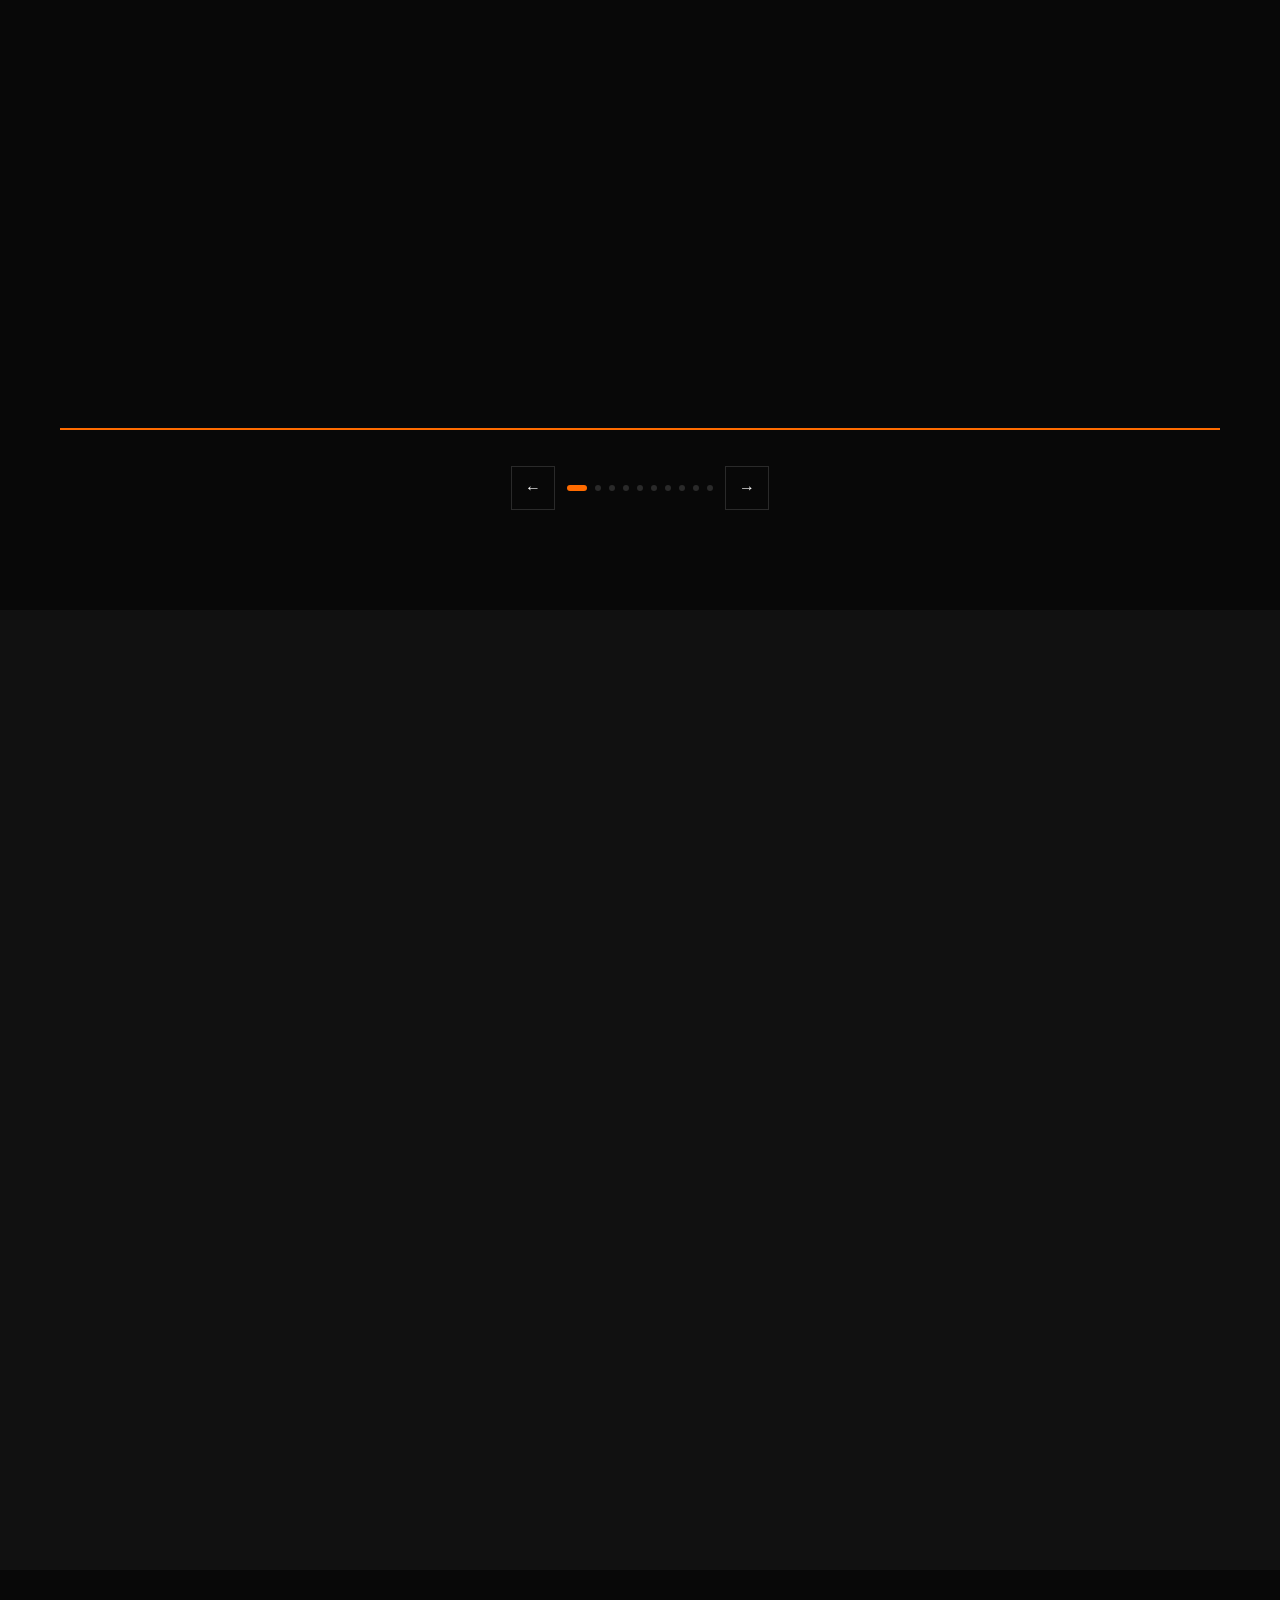
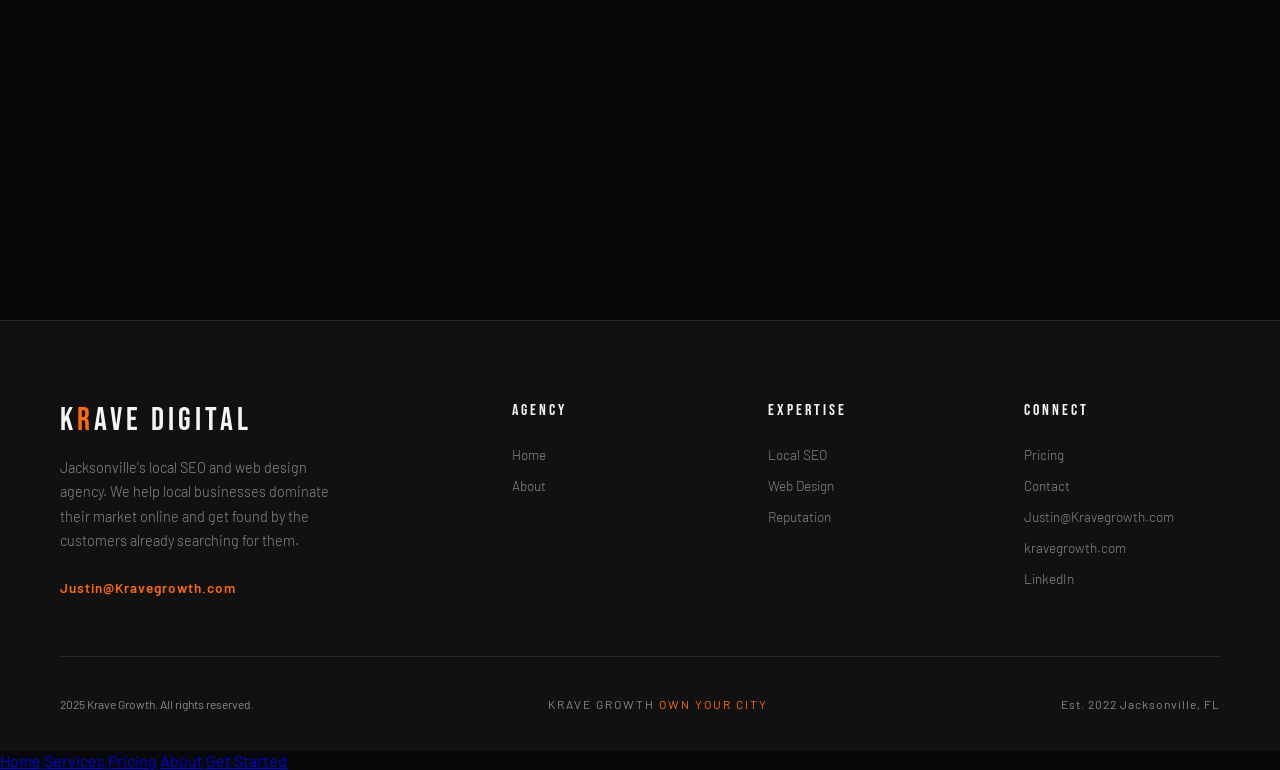
==== commit 0d06279d: "Add files via upload" ====
--- a/index.html
+++ b/index.html
@@ -3,15 +3,11 @@
 <head>
 <meta charset="UTF-8">
 <meta name="viewport" content="width=device-width, initial-scale=1.0">
-<title>Krave Digital — Own Your City</title>
-<meta name="description" content="Krave Digital helps local businesses dominate search results and build powerful online presences. Local SEO & Web Design experts.">
+<title>Krave Growth | Own Your City | Jacksonville, FL</title>
+<meta name="description" content="Krave Growth helps Jacksonville local businesses dominate search results and build powerful websites. Local SEO and Web Design in Jacksonville, FL.">
 <link rel="stylesheet" href="style.css">
 <style>
-/* HOME SPECIFIC */
-#hero {
-  min-height:100vh; display:flex; align-items:center;
-  position:relative; overflow:hidden; padding:0 60px;
-}
+#hero { min-height:100vh; display:flex; align-items:center; position:relative; overflow:hidden; padding:0 60px; }
 .hero-bg { position:absolute; inset:0; background:radial-gradient(ellipse 60% 60% at 70% 50%,rgba(255,107,0,0.08) 0%,transparent 70%),radial-gradient(ellipse 30% 40% at 20% 80%,rgba(255,107,0,0.04) 0%,transparent 60%); }
 .hero-grid { position:absolute; inset:0; background-image:linear-gradient(rgba(255,107,0,0.03) 1px,transparent 1px),linear-gradient(90deg,rgba(255,107,0,0.03) 1px,transparent 1px); background-size:60px 60px; mask-image:radial-gradient(ellipse 80% 80% at 50% 50%,black 0%,transparent 100%); }
 .hero-ghost { position:absolute; right:-20px; top:50%; transform:translateY(-50%); font-family:'Bebas Neue',sans-serif; font-size:32vw; color:transparent; -webkit-text-stroke:1px rgba(255,107,0,0.05); line-height:1; pointer-events:none; user-select:none; }
@@ -21,14 +17,15 @@
 .hero-eyebrow span { font-size:.75rem; letter-spacing:3px; text-transform:uppercase; color:var(--orange); font-weight:600; }
 .hero-title { font-family:'Bebas Neue',sans-serif; font-size:clamp(5rem,13vw,12rem); line-height:.88; letter-spacing:2px; margin-bottom:32px; opacity:0; animation:fadeUp .8s ease forwards .4s; }
 .hero-title .accent { color:var(--orange); }
-.hero-title .outline { color:transparent; -webkit-text-stroke:2px var(--white); }
 .hero-sub { font-size:1.1rem; font-weight:300; color:var(--gray); line-height:1.7; max-width:480px; margin-bottom:48px; opacity:0; animation:fadeUp .8s ease forwards .6s; }
 .hero-actions { display:flex; gap:20px; align-items:center; opacity:0; animation:fadeUp .8s ease forwards .8s; }
+.hero-location { display:inline-flex; align-items:center; gap:10px; margin-bottom:20px; opacity:0; animation:fadeUp .8s ease forwards .3s; }
+.hero-location-dot { width:8px; height:8px; background:var(--orange); border-radius:50%; }
+.hero-location span { font-size:.75rem; letter-spacing:2px; text-transform:uppercase; color:var(--gray); font-weight:600; }
 .hero-scroll { position:absolute; bottom:40px; left:60px; display:flex; align-items:center; gap:12px; opacity:0; animation:fadeUp .8s ease forwards 1.2s; }
 .hero-scroll-line { width:40px; height:1px; background:var(--gray); }
 .hero-scroll span { font-size:.65rem; letter-spacing:3px; text-transform:uppercase; color:var(--gray); }
 
-/* STATS */
 #stats { background:var(--black-2); padding:60px; border-top:1px solid var(--gray-light); border-bottom:1px solid var(--gray-light); }
 .stats-grid { display:grid; grid-template-columns:repeat(4,1fr); gap:0; }
 .stat-item { padding:40px; text-align:center; border-right:1px solid var(--gray-light); }
@@ -36,7 +33,6 @@
 .stat-num { font-family:'Bebas Neue',sans-serif; font-size:4rem; color:var(--orange); line-height:1; }
 .stat-label { font-size:.7rem; letter-spacing:2px; text-transform:uppercase; color:var(--gray); margin-top:8px; }
 
-/* SERVICES PREVIEW */
 #services-preview { background:var(--black); }
 .services-header { display:grid; grid-template-columns:1fr 1fr; gap:60px; margin-bottom:70px; align-items:end; }
 .services-intro { font-size:1rem; color:var(--gray); line-height:1.8; font-weight:300; }
@@ -45,14 +41,12 @@
 .service-card::before { content:''; position:absolute; bottom:0; left:0; right:0; height:2px; background:var(--orange); transform:scaleX(0); transform-origin:left; transition:transform .4s; }
 .service-card:hover::before { transform:scaleX(1); }
 .service-card:hover { background:#1e1e1e; transform:translateY(-4px); }
-.service-num { font-family:'Bebas Neue',sans-serif; font-size:3rem; color:rgba(255,107,0,.1); margin-bottom:20px; transition:color .4s; }
+.service-num { font-family:'Bebas Neue',sans-serif; font-size:3rem; color:rgba(255,107,0,.1); margin-bottom:20px; line-height:1; transition:color .4s; }
 .service-card:hover .service-num { color:rgba(255,107,0,.25); }
-.service-icon { font-size:1.6rem; margin-bottom:16px; }
 .service-name { font-family:'Bebas Neue',sans-serif; font-size:1.5rem; letter-spacing:1px; margin-bottom:12px; }
 .service-desc { font-size:.88rem; color:var(--gray); line-height:1.7; font-weight:300; }
 .services-more { margin-top:50px; text-align:center; }
 
-/* PROCESS */
 #process { background:var(--black-2); }
 .process-steps { display:grid; grid-template-columns:repeat(4,1fr); gap:0; margin-top:60px; position:relative; }
 .process-steps::before { content:''; position:absolute; top:36px; left:10%; right:10%; height:1px; background:linear-gradient(90deg,transparent,var(--orange),transparent); }
@@ -63,13 +57,24 @@
 .process-title { font-family:'Bebas Neue',sans-serif; font-size:1.2rem; letter-spacing:1px; margin-bottom:12px; }
 .process-desc { font-size:.83rem; color:var(--gray); line-height:1.6; font-weight:300; }
 
-/* TESTIMONIALS */
 #testimonials { background:var(--black); }
-
-/* WHY US */
+.carousel-wrap { position:relative; margin-top:60px; max-width:760px; margin-left:auto; margin-right:auto; }
+.carousel-track { position:relative; min-height:220px; }
+.carousel-slide { position:absolute; inset:0; opacity:0; transition:opacity .8s ease; pointer-events:none; }
+.carousel-slide.active { opacity:1; pointer-events:auto; position:relative; }
+.carousel-controls { display:flex; justify-content:center; gap:12px; margin-top:36px; align-items:center; }
+.carousel-btn { width:44px; height:44px; border:1px solid var(--gray-light); background:transparent; color:var(--white); font-size:1rem; cursor:none; transition:all .3s; display:flex; align-items:center; justify-content:center; flex-shrink:0; }
+.carousel-btn:hover { border-color:var(--orange); color:var(--orange); }
+.carousel-dots { display:flex; gap:8px; flex-wrap:wrap; justify-content:center; }
+.carousel-dot { width:6px; height:6px; background:var(--gray-light); border-radius:50%; cursor:none; transition:all .3s; }
+.carousel-dot.active { background:var(--orange); width:20px; border-radius:3px; }
+.testimonial-card { text-align:center; padding:52px 60px; }
+.testimonial-author { justify-content:center; }
+.carousel-progress { width:100%; height:2px; background:var(--gray-light); margin-top:28px; overflow:hidden; }
+.carousel-progress-bar { height:100%; background:var(--orange); width:0%; transition:width 10s linear; }
+
 #why { background:var(--black-2); }
 .why-grid { display:grid; grid-template-columns:1fr 1fr; gap:80px; align-items:center; margin-top:60px; }
-.why-visual { position:relative; }
 .why-box { background:var(--black-3); border:1px solid var(--gray-light); padding:60px 48px; position:relative; }
 .why-box::after { content:''; position:absolute; bottom:-16px; right:-16px; width:100%; height:100%; border:1px solid rgba(255,107,0,0.2); z-index:-1; }
 .why-big { font-family:'Bebas Neue',sans-serif; font-size:8rem; color:transparent; -webkit-text-stroke:1px rgba(255,107,0,0.15); line-height:1; margin-bottom:16px; }
@@ -77,61 +82,76 @@
 .why-points { display:flex; flex-direction:column; gap:24px; }
 .why-point { display:flex; gap:20px; align-items:flex-start; padding:24px; background:var(--black-3); border-left:2px solid var(--orange); transition:all .4s; }
 .why-point:hover { background:#1e1e1e; transform:translateX(6px); }
-.why-point-icon { font-size:1.4rem; flex-shrink:0; }
 .why-point-title { font-weight:700; font-size:.9rem; letter-spacing:1px; text-transform:uppercase; margin-bottom:6px; }
 .why-point-desc { font-size:.85rem; color:var(--gray); font-weight:300; line-height:1.5; }
 
 @keyframes fadeUp { from{opacity:0;transform:translateY(30px)} to{opacity:1;transform:translateY(0)} }
 
 @media(max-width:768px){
-  #hero{padding:0 24px;}
+  #hero{padding:0 24px; min-height:100svh;}
   .hero-ghost{display:none;}
-  .hero-scroll{left:24px;}
-  #stats{padding:40px 24px;}
+  .hero-scroll{display:none;}
+  .hero-title{font-size:clamp(4.5rem,18vw,7rem);}
+  .hero-sub{font-size:.95rem;}
+  #stats{padding:32px 24px;}
   .stats-grid{grid-template-columns:repeat(2,1fr);}
-  .stat-item{border-bottom:1px solid var(--gray-light);}
-  .services-header{grid-template-columns:1fr;}
+  .stat-item{border-bottom:1px solid var(--gray-light); padding:24px 16px;}
+  .stat-num{font-size:2.8rem;}
+  .services-header{grid-template-columns:1fr; gap:24px; margin-bottom:40px;}
   .services-grid{grid-template-columns:1fr;}
-  .process-steps{grid-template-columns:1fr 1fr;}
+  .service-card{padding:32px 24px;}
+  .process-steps{grid-template-columns:1fr 1fr; gap:16px;}
   .process-steps::before{display:none;}
-  .why-grid{grid-template-columns:1fr;}
+  .process-step{padding:20px 12px;}
+  .process-circle{width:56px; height:56px;}
+  .why-grid{grid-template-columns:1fr; gap:40px;}
+  .why-box{padding:40px 28px;}
+  .why-big{font-size:5rem;}
+  .carousel-controls{margin-top:24px;}
+  .testimonial-card{padding:36px 24px;}
+  .carousel-wrap{max-width:100%;}
 }
 </style>
 </head>
 <body>
+
+
+
 <div class="cursor" id="cursor"></div>
-<div class="cursor-ring" id="cursorRing"></div>
-
+<div class="cursor-dot" id="cursorDot"></div>
 <nav>
   <a href="index.html" class="nav-logo">K<span>R</span>AVE <span style="font-size:1rem;letter-spacing:2px;color:var(--gray)">DIGITAL</span></a>
+  <button class="nav-hamburger" id="hamburger" aria-label="Menu"><span></span><span></span><span></span></button>
   <ul class="nav-links">
     <li><a href="index.html">Home</a></li>
     <li><a href="services.html">Services</a></li>
     <li><a href="pricing.html">Pricing</a></li>
-    <li><a href="portfolio.html">Portfolio</a></li>
     <li><a href="about.html">About</a></li>
     <li><a href="contact.html" class="nav-cta">Get Started</a></li>
   </ul>
 </nav>
 
-<a href="contact.html" class="float-cta">Free Audit →</a>
-
-<!-- HERO -->
+<a href="contact.html" class="float-cta">Free Audit</a>
+
 <section id="hero">
   <div class="hero-bg"></div>
   <div class="hero-grid"></div>
   <div class="hero-ghost">K</div>
   <div class="hero-content">
+    <div class="hero-location">
+      <div class="hero-location-dot"></div>
+      <span>Jacksonville, FL</span>
+    </div>
     <div class="hero-eyebrow">
       <div class="hero-eyebrow-line"></div>
-      <span>Local SEO & Web Development</span>
+      <span>Local SEO and Web Development</span>
     </div>
     <h1 class="hero-title">
       OWN<br>
       YOUR<br>
       <span class="accent">CITY.</span>
     </h1>
-    <p class="hero-sub">We put local businesses at the top of search results and build the digital presence that turns clicks into customers.</p>
+    <p class="hero-sub">We put Jacksonville businesses at the top of search results and build the websites that turn visitors into customers.</p>
     <div class="hero-actions">
       <a href="contact.html" class="btn-primary">Start Dominating</a>
       <a href="services.html" class="btn-ghost">See What We Do</a>
@@ -143,7 +163,6 @@
   </div>
 </section>
 
-<!-- STATS -->
 <div id="stats">
   <div class="stats-grid">
     <div class="stat-item reveal">
@@ -155,61 +174,54 @@
       <div class="stat-label">Client Retention</div>
     </div>
     <div class="stat-item reveal">
-      <div class="stat-num"><span data-target="3" data-suffix="yrs">0</span></div>
-      <div class="stat-label">Years Operating</div>
+      <div class="stat-num"><span data-target="3" data-suffix=" yrs">0</span></div>
+      <div class="stat-label">Years in Jacksonville</div>
     </div>
     <div class="stat-item reveal">
-      <div class="stat-num">TOP<span data-target="3" data-suffix="">0</span></div>
+      <div class="stat-num">TOP <span data-target="3" data-suffix="">0</span></div>
       <div class="stat-label">Average Ranking Goal</div>
     </div>
   </div>
 </div>
 
-<!-- SERVICES PREVIEW -->
 <section id="services-preview">
   <div class="services-header">
     <div>
       <div class="section-label reveal"><div class="section-label-line"></div><span>What We Do</span></div>
       <h2 class="section-title reveal">SERVICES THAT<br><span style="color:var(--orange)">MOVE</span><br>THE NEEDLE</h2>
     </div>
-    <p class="services-intro reveal">Every service we offer is built around one goal — making sure people in your city find your business first, choose your business first, and come back to your business first.</p>
+    <p class="services-intro reveal">Every service we offer is built around one goal. Making sure people in Jacksonville find your business first, choose your business first, and come back to your business first.</p>
   </div>
   <div class="services-grid reveal">
     <div class="service-card">
       <div class="service-num">01</div>
-      <div class="service-icon">📍</div>
       <div class="service-name">Local SEO</div>
-      <p class="service-desc">Dominate Google Maps and local search. When someone searches your service in your city, you're the first name they see.</p>
+      <p class="service-desc">Dominate Google Maps and local search in Jacksonville. When someone searches your service nearby, you are the first name they see.</p>
     </div>
     <div class="service-card">
       <div class="service-num">02</div>
-      <div class="service-icon">🌐</div>
       <div class="service-name">Web Design</div>
-      <p class="service-desc">Custom websites built to convert. Fast, mobile-first, and designed to make your business look like the obvious choice.</p>
+      <p class="service-desc">Custom websites built to convert. Fast, mobile-first, and designed to make your Jacksonville business look like the obvious choice.</p>
     </div>
     <div class="service-card">
       <div class="service-num">03</div>
-      <div class="service-icon">📈</div>
       <div class="service-name">Google Business</div>
-      <p class="service-desc">Full setup and optimization of your Google Business Profile — the most powerful free tool for local visibility.</p>
+      <p class="service-desc">Full setup and optimization of your Google Business Profile. The most powerful free tool for local visibility in Jacksonville.</p>
     </div>
     <div class="service-card">
       <div class="service-num">04</div>
-      <div class="service-icon">⭐</div>
       <div class="service-name">Reputation Management</div>
       <p class="service-desc">More 5-star reviews, better ratings, stronger trust. We build the online reputation that wins customers on sight.</p>
     </div>
     <div class="service-card">
       <div class="service-num">05</div>
-      <div class="service-icon">🎯</div>
       <div class="service-name">Citation Building</div>
-      <p class="service-desc">Listed and consistent across every major directory. Consistency equals credibility in Google's eyes.</p>
+      <p class="service-desc">Your business listed and consistent across every major directory online. Consistency equals credibility in Google's eyes.</p>
     </div>
     <div class="service-card">
       <div class="service-num">06</div>
-      <div class="service-icon">📊</div>
       <div class="service-name">Monthly Reporting</div>
-      <p class="service-desc">Clear, jargon-free reports every month. You always know exactly where you rank and what we're doing about it.</p>
+      <p class="service-desc">Every month you receive a clear report showing exactly where your business ranks on Google, what improved, and what we are working on next.</p>
     </div>
   </div>
   <div class="services-more reveal">
@@ -217,7 +229,6 @@
   </div>
 </section>
 
-<!-- PROCESS -->
 <section id="process">
   <div class="section-label reveal"><div class="section-label-line"></div><span>How It Works</span></div>
   <h2 class="section-title reveal">THE <span style="color:var(--orange)">PROCESS</span></h2>
@@ -225,59 +236,111 @@
     <div class="process-step reveal">
       <div class="process-circle"><div class="process-num">01</div></div>
       <div class="process-title">Free Audit</div>
-      <p class="process-desc">We analyze your current online presence, competitors, and biggest opportunities in your market.</p>
+      <p class="process-desc">We analyze your current online presence, your Jacksonville competitors, and your biggest opportunities in the local market.</p>
     </div>
     <div class="process-step reveal">
       <div class="process-circle"><div class="process-num">02</div></div>
       <div class="process-title">Strategy</div>
-      <p class="process-desc">Custom roadmap built specifically for your business, your city, and your industry.</p>
+      <p class="process-desc">A custom roadmap built specifically for your business, your neighborhood, and your industry in Jacksonville.</p>
     </div>
     <div class="process-step reveal">
       <div class="process-circle"><div class="process-num">03</div></div>
       <div class="process-title">Execution</div>
-      <p class="process-desc">We get to work — SEO, website, listings, reviews — everything running simultaneously.</p>
+      <p class="process-desc">We get to work on SEO, your website, your listings, and your reviews. Everything running at the same time.</p>
     </div>
     <div class="process-step reveal">
       <div class="process-circle"><div class="process-num">04</div></div>
       <div class="process-title">Dominate</div>
-      <p class="process-desc">Watch your rankings climb, your phone ring, and your business grow month over month.</p>
+      <p class="process-desc">Watch your rankings climb, your phone ring, and your business grow month over month in the Jacksonville market.</p>
     </div>
   </div>
 </section>
 
-<!-- TESTIMONIALS -->
 <section id="testimonials">
   <div class="section-label reveal"><div class="section-label-line"></div><span>Client Results</span></div>
   <h2 class="section-title reveal">WHAT OUR<br><span style="color:var(--orange)">CLIENTS</span><br>SAY</h2>
-  <div class="testimonials-grid reveal">
-    <div class="testimonial-card">
-      <div class="testimonial-stars">★★★★★</div>
-      <p class="testimonial-text">"Within 60 days we went from page 4 to the top 3 on Google Maps. My phone hasn't stopped ringing. Best investment I've made for my business."</p>
-      <div class="testimonial-author">
-        <div class="testimonial-avatar">M</div>
-        <div><div class="testimonial-name">Marcus T.</div><div class="testimonial-biz">HVAC Company</div></div>
-      </div>
-    </div>
-    <div class="testimonial-card">
-      <div class="testimonial-stars">★★★★★</div>
-      <p class="testimonial-text">"Krave Digital built us a website that actually converts. We're getting 3x the leads we were getting before. Justin knows exactly what he's doing."</p>
-      <div class="testimonial-author">
-        <div class="testimonial-avatar">S</div>
-        <div><div class="testimonial-name">Sandra R.</div><div class="testimonial-biz">Roofing Company</div></div>
-      </div>
-    </div>
-    <div class="testimonial-card">
-      <div class="testimonial-stars">★★★★★</div>
-      <p class="testimonial-text">"I was invisible online. Now when anyone in the city searches for landscaping, I show up first. The results speak for themselves."</p>
-      <div class="testimonial-author">
-        <div class="testimonial-avatar">D</div>
-        <div><div class="testimonial-name">David K.</div><div class="testimonial-biz">Landscaping Business</div></div>
-      </div>
-    </div>
+  <div class="carousel-wrap reveal">
+    <div class="carousel-track" id="carouselTrack">
+      <div class="carousel-slide">
+        <div class="testimonial-card">
+          <div class="testimonial-stars">★★★★★</div>
+          <p class="testimonial-text">"Within 60 days we went from page 4 to the top 3 on Google Maps. My phone has not stopped ringing. Best investment I have made for my business."</p>
+          <div class="testimonial-author"><div class="testimonial-avatar">M</div><div><div class="testimonial-name">Marcus T.</div><div class="testimonial-biz">HVAC Company</div></div></div>
+        </div>
+      </div>
+      <div class="carousel-slide">
+        <div class="testimonial-card">
+          <div class="testimonial-stars">★★★★★</div>
+          <p class="testimonial-text">"Krave Growth built us a website that actually converts. We are getting 3 times the leads we were before. Justin knows exactly what he is doing."</p>
+          <div class="testimonial-author"><div class="testimonial-avatar">S</div><div><div class="testimonial-name">Sandra R.</div><div class="testimonial-biz">Roofing Company</div></div></div>
+        </div>
+      </div>
+      <div class="carousel-slide">
+        <div class="testimonial-card">
+          <div class="testimonial-stars">★★★★★</div>
+          <p class="testimonial-text">"I was invisible online. Now when anyone in Jacksonville searches for landscaping, I show up first. The results speak for themselves."</p>
+          <div class="testimonial-author"><div class="testimonial-avatar">D</div><div><div class="testimonial-name">David K.</div><div class="testimonial-biz">Landscaping Business</div></div></div>
+        </div>
+      </div>
+      <div class="carousel-slide">
+        <div class="testimonial-card">
+          <div class="testimonial-stars">★★★★★</div>
+          <p class="testimonial-text">"Justin is the real deal. He does not overpromise and he delivers exactly what he says he will. In 90 days my business went from nowhere on Google to top 3."</p>
+          <div class="testimonial-author"><div class="testimonial-avatar">R</div><div><div class="testimonial-name">Ray M.</div><div class="testimonial-biz">Auto Repair Shop</div></div></div>
+        </div>
+      </div>
+      <div class="carousel-slide">
+        <div class="testimonial-card">
+          <div class="testimonial-stars">★★★★★</div>
+          <p class="testimonial-text">"Most agencies talk in circles. Justin talks in results. He told me exactly what he would do, did it, and showed me the numbers. Simple as that."</p>
+          <div class="testimonial-author"><div class="testimonial-avatar">L</div><div><div class="testimonial-name">Lisa P.</div><div class="testimonial-biz">Hair Salon Owner</div></div></div>
+        </div>
+      </div>
+      <div class="carousel-slide">
+        <div class="testimonial-card">
+          <div class="testimonial-stars">★★★★★</div>
+          <p class="testimonial-text">"The new website alone tripled our online inquiries. When you add the SEO on top of it we are fully booked two weeks out for the first time ever."</p>
+          <div class="testimonial-author"><div class="testimonial-avatar">T</div><div><div class="testimonial-name">Tony G.</div><div class="testimonial-biz">Plumbing Company</div></div></div>
+        </div>
+      </div>
+      <div class="carousel-slide">
+        <div class="testimonial-card">
+          <div class="testimonial-stars">★★★★★</div>
+          <p class="testimonial-text">"We had no online presence whatsoever. Krave built us a site and got us ranking in under 60 days. Our Jacksonville customers can finally find us."</p>
+          <div class="testimonial-author"><div class="testimonial-avatar">A</div><div><div class="testimonial-name">Andre W.</div><div class="testimonial-biz">Electrical Contractor</div></div></div>
+        </div>
+      </div>
+      <div class="carousel-slide">
+        <div class="testimonial-card">
+          <div class="testimonial-stars">★★★★★</div>
+          <p class="testimonial-text">"I called three agencies before Krave. All of them talked over my head. Justin explained everything in plain terms and delivered every single thing he promised."</p>
+          <div class="testimonial-author"><div class="testimonial-avatar">P</div><div><div class="testimonial-name">Patricia M.</div><div class="testimonial-biz">Cleaning Service</div></div></div>
+        </div>
+      </div>
+      <div class="carousel-slide">
+        <div class="testimonial-card">
+          <div class="testimonial-stars">★★★★★</div>
+          <p class="testimonial-text">"My restaurant went from barely any online reviews to over 80 five-star reviews in four months. The difference in foot traffic has been unreal."</p>
+          <div class="testimonial-author"><div class="testimonial-avatar">C</div><div><div class="testimonial-name">Carlos V.</div><div class="testimonial-biz">Restaurant Owner</div></div></div>
+        </div>
+      </div>
+      <div class="carousel-slide">
+        <div class="testimonial-card">
+          <div class="testimonial-stars">★★★★★</div>
+          <p class="testimonial-text">"Krave Growth is the first agency that actually felt like a partner. Justin checks in regularly, the reports are clear, and the results are real."</p>
+          <div class="testimonial-author"><div class="testimonial-avatar">B</div><div><div class="testimonial-name">Brenda H.</div><div class="testimonial-biz">Dental Practice</div></div></div>
+        </div>
+      </div>
+    </div>
+  </div>
+  <div class="carousel-progress"><div class="carousel-progress-bar" id="progressBar"></div></div>
+  <div class="carousel-controls">
+    <button class="carousel-btn" id="prevBtn">&#8592;</button>
+    <div class="carousel-dots" id="carouselDots"></div>
+    <button class="carousel-btn" id="nextBtn">&#8594;</button>
   </div>
 </section>
 
-<!-- WHY KRAVE -->
 <section id="why">
   <div class="why-grid">
     <div class="why-visual reveal-left">
@@ -287,31 +350,27 @@
       </div>
     </div>
     <div class="reveal-right">
-      <div class="section-label"><div class="section-label-line"></div><span>Why Krave Digital</span></div>
-      <h2 class="section-title" style="margin-bottom:36px;">WE'RE NOT<br>AN <span style="color:var(--orange)">AGENCY.</span><br>WE'RE YOUR<br>PARTNER.</h2>
+      <div class="section-label"><div class="section-label-line"></div><span>Why Krave Growth</span></div>
+      <h2 class="section-title" style="margin-bottom:36px;">WE ARE NOT<br>AN <span style="color:var(--orange)">AGENCY.</span><br>WE ARE YOUR<br>PARTNER.</h2>
       <div class="why-points">
         <div class="why-point">
-          <div class="why-point-icon">🎯</div>
-          <div><div class="why-point-title">Hyper Local Focus</div><div class="why-point-desc">We don't try to rank you nationally. We own your city first. Targeted, measurable, real results.</div></div>
+          <div><div class="why-point-title">Jacksonville Focus</div><div class="why-point-desc">We do not try to rank you nationally. We own Jacksonville first. Targeted, measurable, real results for your local market.</div></div>
         </div>
         <div class="why-point">
-          <div class="why-point-icon">📞</div>
-          <div><div class="why-point-title">Direct Access</div><div class="why-point-desc">You work directly with Justin — no account managers, no middlemen, no runaround.</div></div>
+          <div><div class="why-point-title">Direct Access</div><div class="why-point-desc">You work directly with Justin. No account managers, no middlemen, no runaround.</div></div>
         </div>
         <div class="why-point">
-          <div class="why-point-icon">📊</div>
-          <div><div class="why-point-title">Total Transparency</div><div class="why-point-desc">Monthly reports show exactly where you rank, what changed, and what comes next.</div></div>
+          <div><div class="why-point-title">Total Transparency</div><div class="why-point-desc">Monthly reports show exactly where you rank on Google, what changed, and what comes next. No confusion.</div></div>
         </div>
       </div>
     </div>
   </div>
 </section>
 
-<!-- CTA BAND -->
 <div class="cta-band reveal">
   <div class="cta-band-text">
-    <h2 class="cta-band-title">READY TO <span>OWN</span><br>YOUR CITY?</h2>
-    <p class="cta-band-sub">Get a free audit of your current online presence. No pitch, no pressure — just real insight into where you stand and how to get ahead.</p>
+    <h2 class="cta-band-title">READY TO <span>OWN</span><br>JACKSONVILLE?</h2>
+    <p class="cta-band-sub">Get a free look at your current online presence. No pitch, no pressure. Just real insight into where you stand and how to get ahead.</p>
   </div>
   <div class="cta-band-action">
     <a href="contact.html" class="btn-primary">Get My Free Audit</a>
@@ -322,7 +381,7 @@
   <div class="footer-top">
     <div>
       <div class="footer-brand-logo">K<span>R</span>AVE DIGITAL</div>
-      <p class="footer-brand-desc">We help local businesses dominate their market online through strategic SEO and powerful web design. Own your city — starting today.</p>
+      <p class="footer-brand-desc">Jacksonville's local SEO and web design agency. We help local businesses dominate their market online and get found by the customers already searching for them.</p>
       <a href="mailto:Justin@Kravegrowth.com" class="footer-brand-email">Justin@Kravegrowth.com</a>
     </div>
     <div>
@@ -330,7 +389,6 @@
       <ul class="footer-col-links">
         <li><a href="index.html">Home</a></li>
         <li><a href="about.html">About</a></li>
-        <li><a href="portfolio.html">Portfolio</a></li>
       </ul>
     </div>
     <div>
@@ -353,12 +411,70 @@
     </div>
   </div>
   <div class="footer-bottom">
-    <div class="footer-copy">© 2025 Krave Digital. All rights reserved.</div>
-    <div class="footer-tagline">Krave Digital — <span>Own Your City</span></div>
-    <div class="footer-est">Est. 2022 · kravegrowth.com</div>
+    <div class="footer-copy">2025 Krave Growth. All rights reserved.</div>
+    <div class="footer-tagline">Krave Growth <span>Own Your City</span></div>
+    <div class="footer-est">Est. 2022 Jacksonville, FL</div>
   </div>
 </footer>
 
+<div class="nav-mobile-menu" id="mobileMenu">
+  <a href="index.html" onclick="closeMobile()">Home</a>
+  <a href="services.html" onclick="closeMobile()">Services</a>
+  <a href="pricing.html" onclick="closeMobile()">Pricing</a>
+  <a href="about.html" onclick="closeMobile()">About</a>
+  <a href="contact.html" class="mobile-cta" onclick="closeMobile()">Get Started</a>
+</div>
 <script src="main.js"></script>
+<script>
+// TESTIMONIAL CAROUSEL — single card fade, 10s interval
+const track = document.getElementById('carouselTrack');
+const slides = Array.from(track.querySelectorAll('.carousel-slide'));
+const dotsContainer = document.getElementById('carouselDots');
+const progressBar = document.getElementById('progressBar');
+let current = 0;
+let autoTimer;
+let progressTimer;
+
+// Set first slide active
+slides[0].classList.add('active');
+
+// Build dots
+slides.forEach((_, i) => {
+  const dot = document.createElement('div');
+  dot.className = 'carousel-dot' + (i === 0 ? ' active' : '');
+  dot.addEventListener('click', () => { goTo(i); resetAuto(); });
+  dotsContainer.appendChild(dot);
+});
+
+function goTo(index) {
+  slides[current].classList.remove('active');
+  dotsContainer.querySelectorAll('.carousel-dot').forEach((d,i) => d.classList.toggle('active', i === index));
+  current = (index + slides.length) % slides.length;
+  slides[current].classList.add('active');
+  resetProgress();
+}
+
+function resetProgress() {
+  progressBar.style.transition = 'none';
+  progressBar.style.width = '0%';
+  requestAnimationFrame(() => {
+    requestAnimationFrame(() => {
+      progressBar.style.transition = 'width 10s linear';
+      progressBar.style.width = '100%';
+    });
+  });
+}
+
+function resetAuto() {
+  clearInterval(autoTimer);
+  autoTimer = setInterval(() => goTo(current + 1), 10000);
+}
+
+document.getElementById('prevBtn').addEventListener('click', () => { goTo(current - 1); resetAuto(); });
+document.getElementById('nextBtn').addEventListener('click', () => { goTo(current + 1); resetAuto(); });
+
+resetAuto();
+resetProgress();
+</script>
 </body>
 </html>
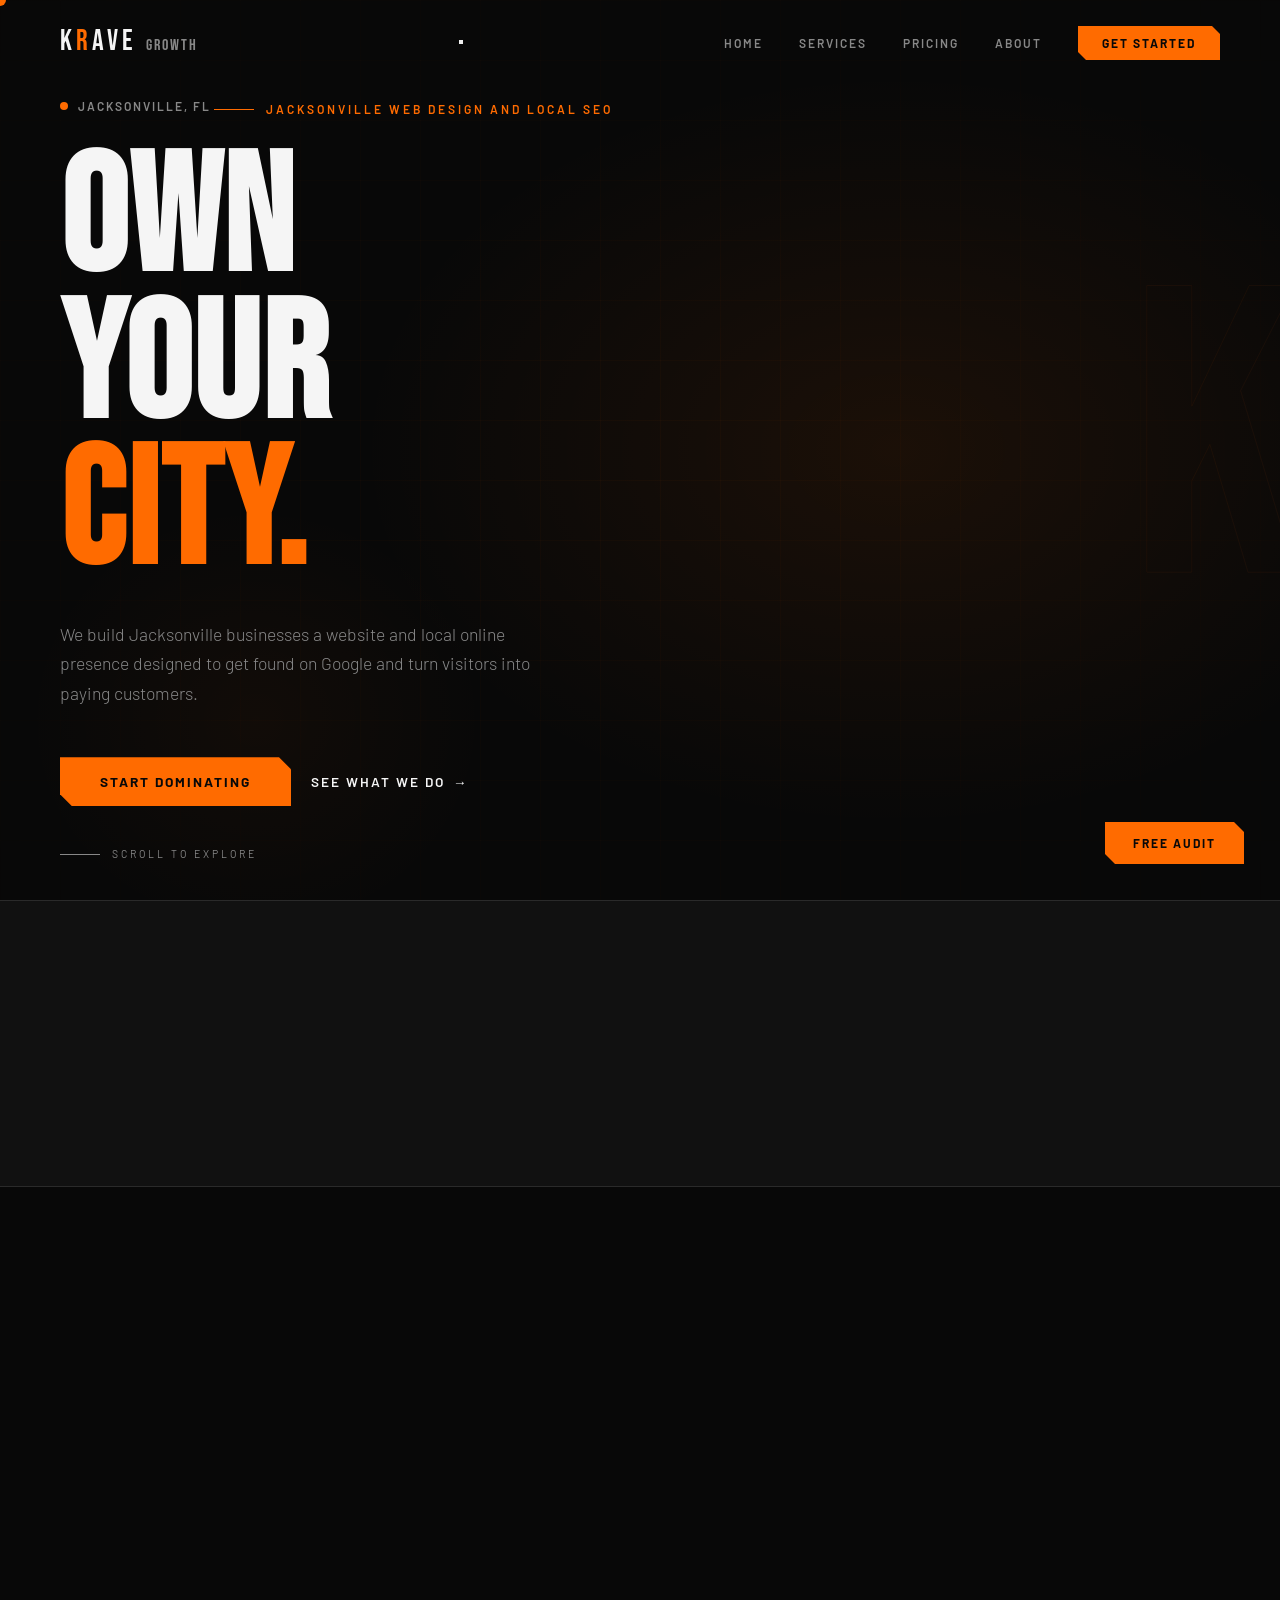
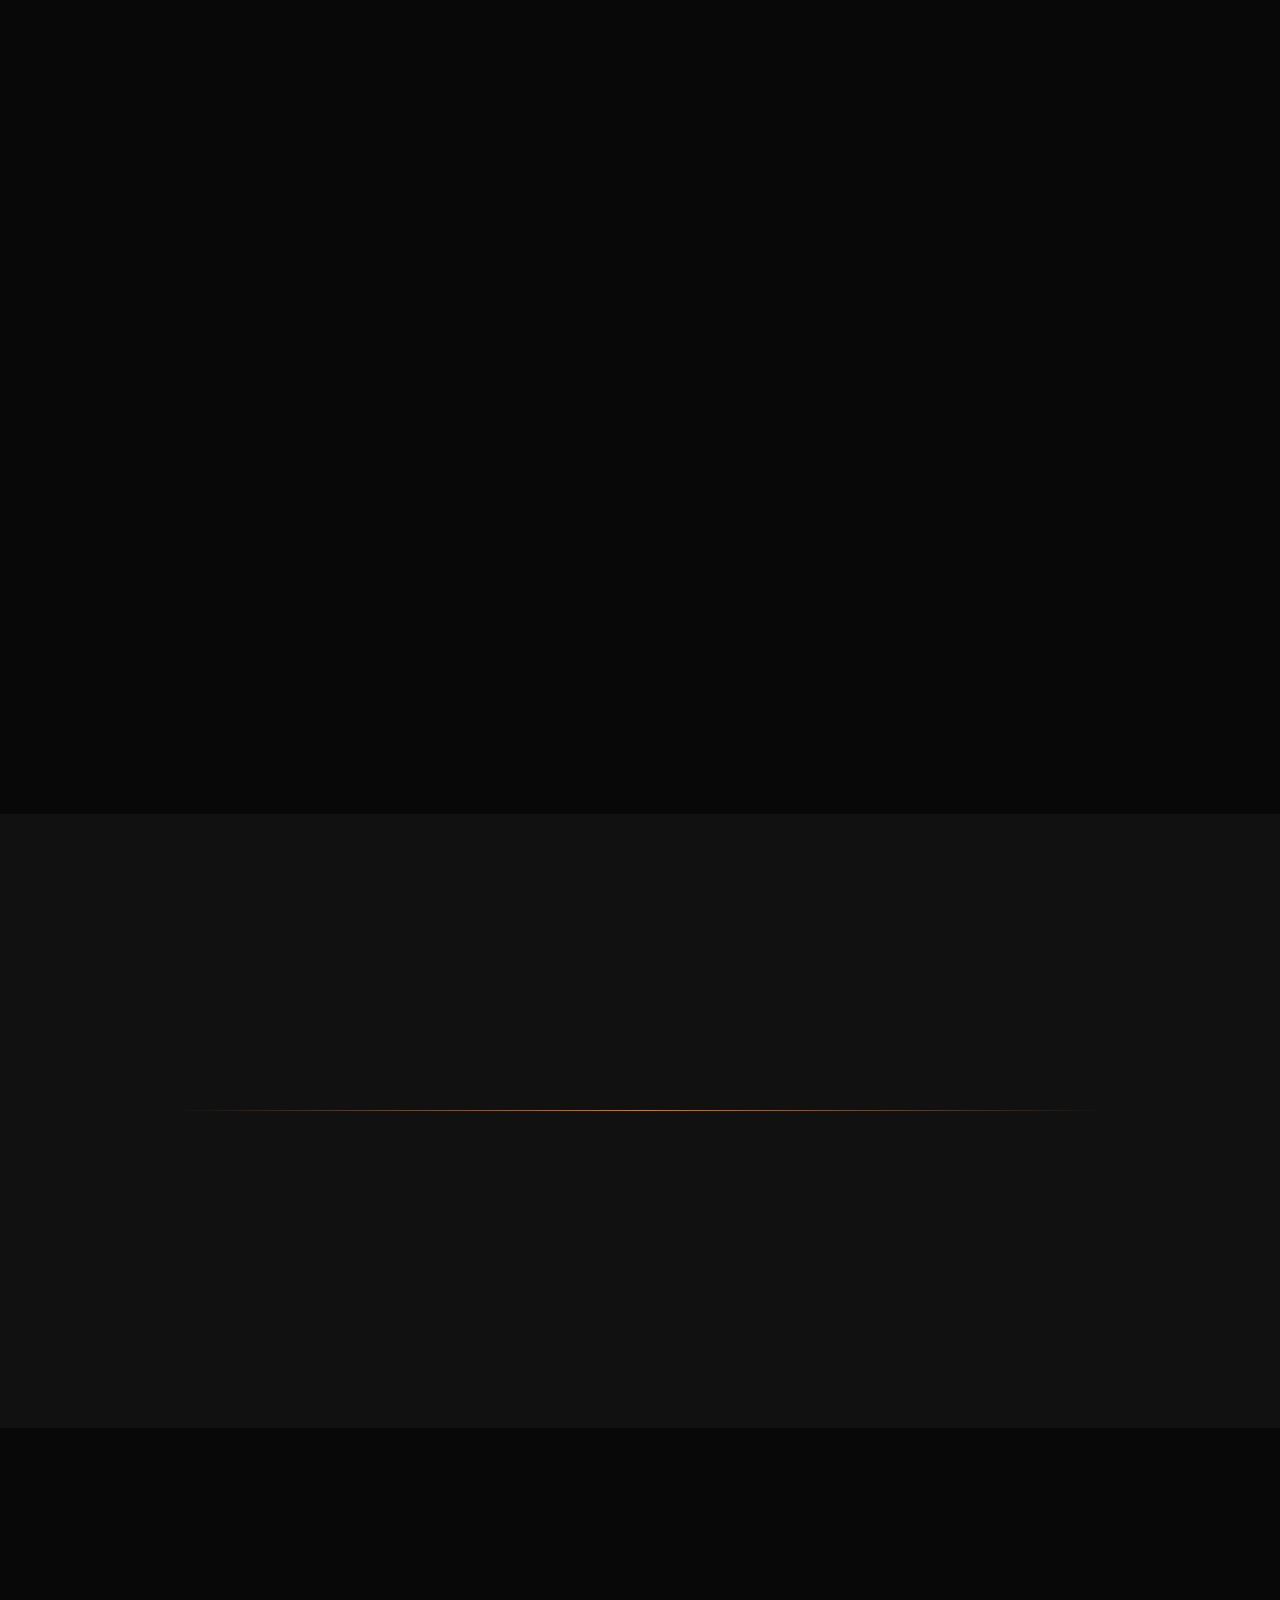
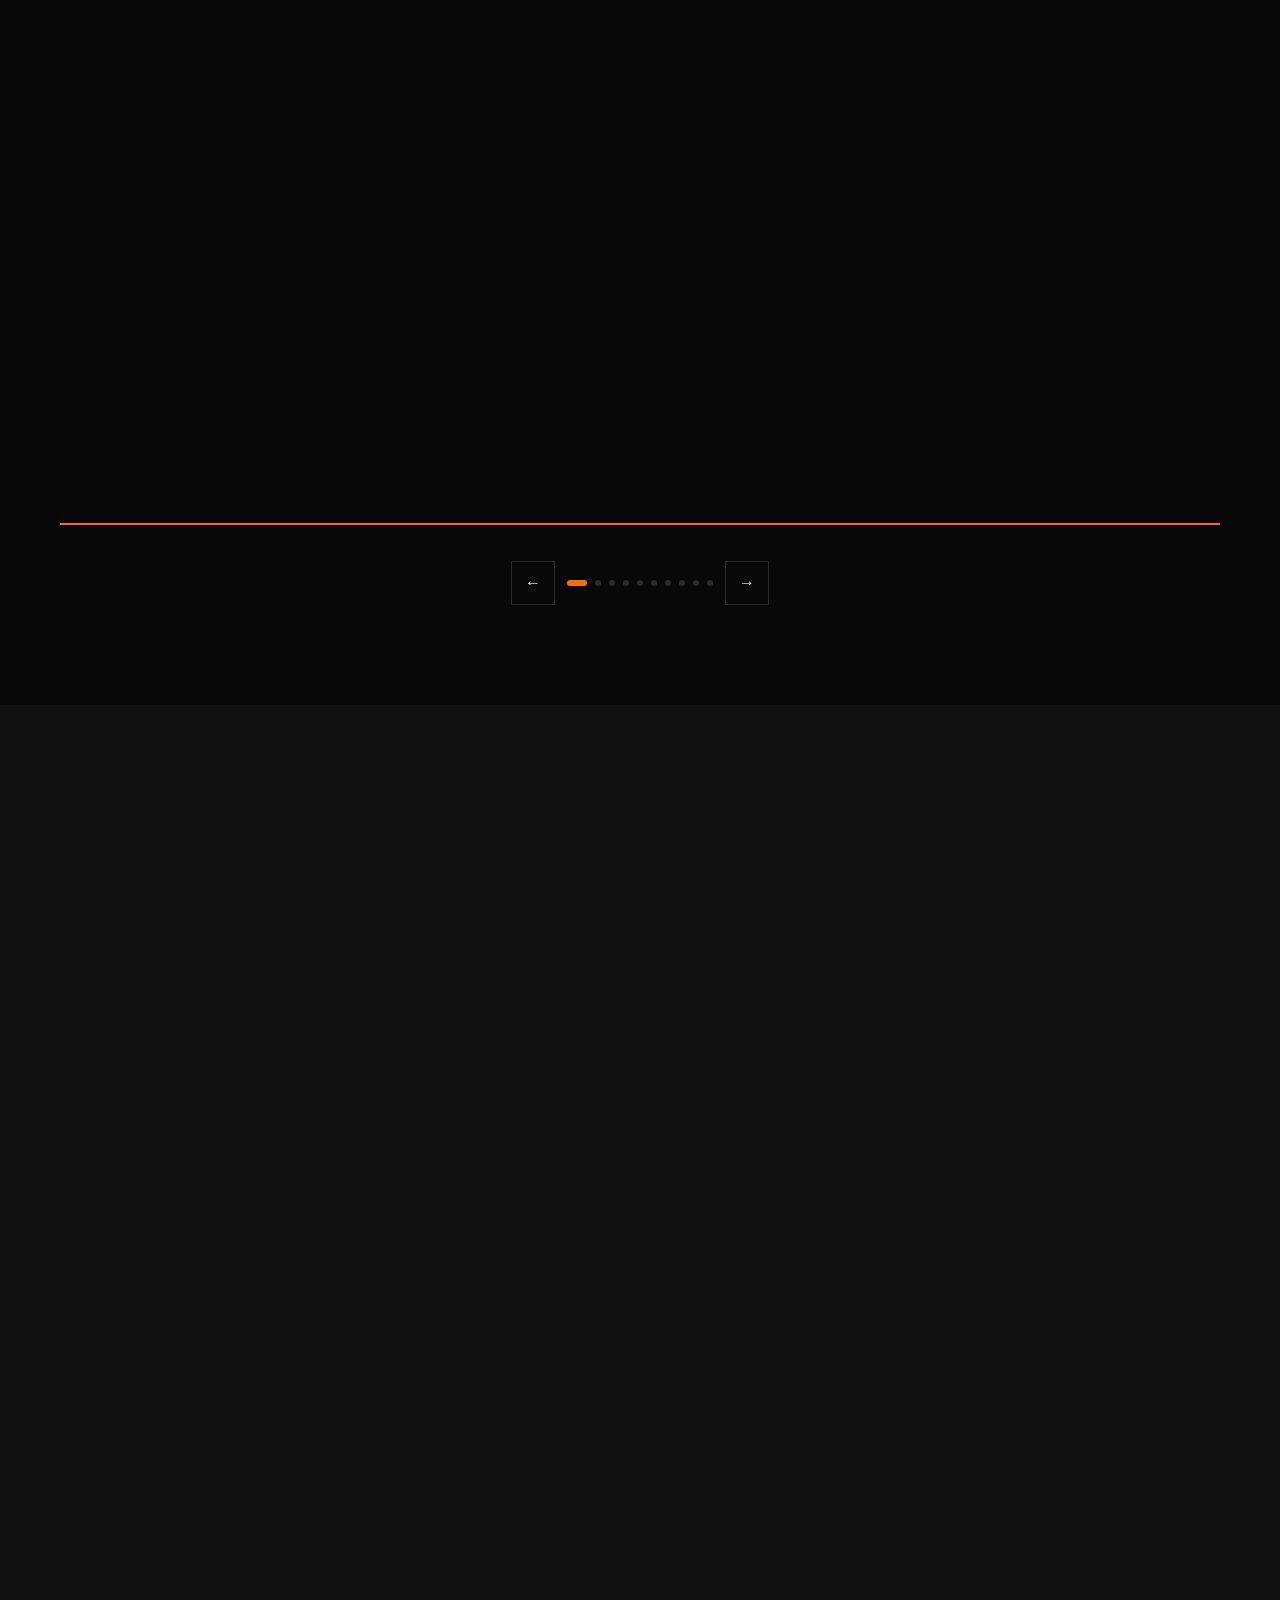
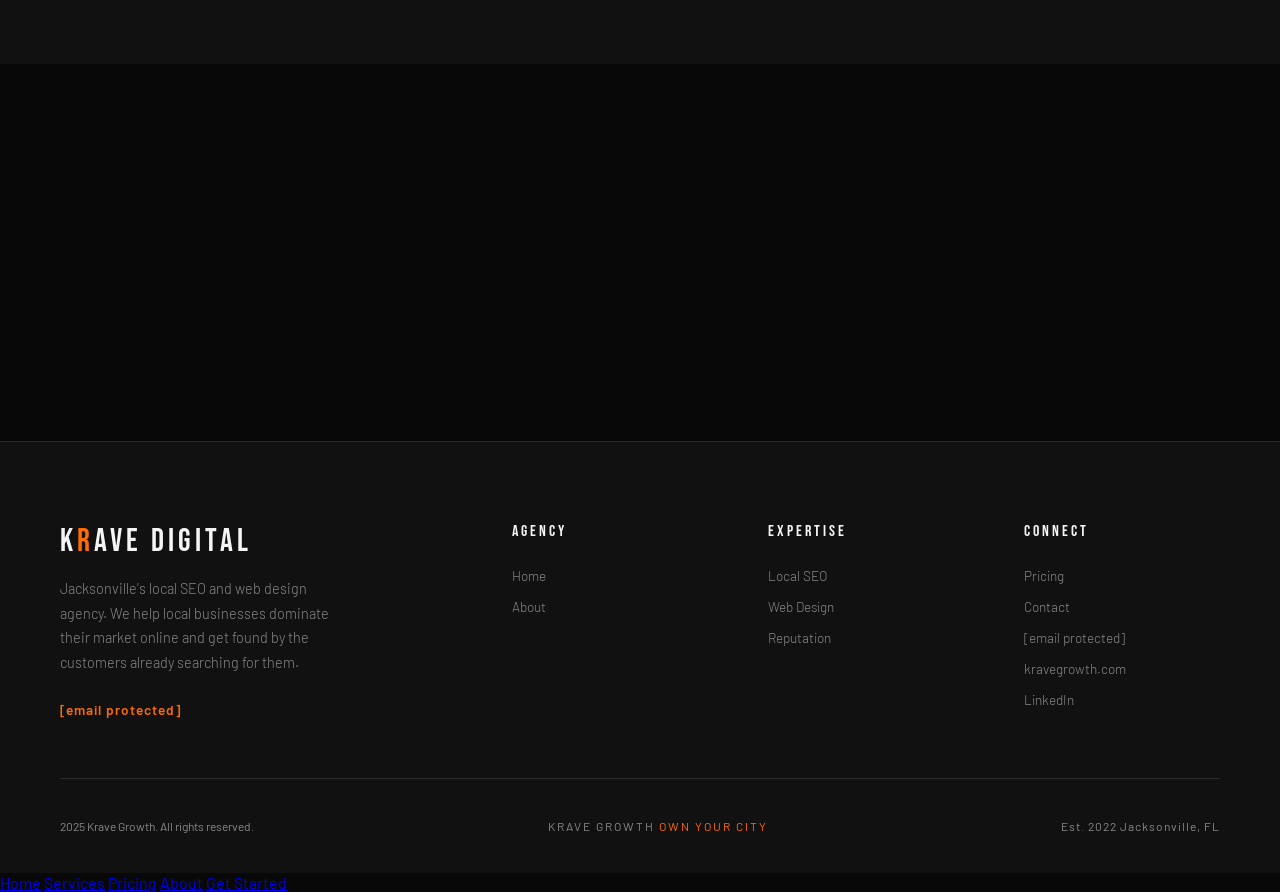
==== commit d5a4656d: "Add files via upload" ====
--- a/index.html
+++ b/index.html
@@ -111,6 +111,47 @@
   .testimonial-card{padding:36px 24px;}
   .carousel-wrap{max-width:100%;}
 }
+
+/* PACKAGES SNAPSHOT */
+#packages-snap { background:var(--black-2); }
+.snap-grid { display:grid; grid-template-columns:repeat(3,1fr); gap:3px; margin-top:60px; background:var(--gray-light); }
+.snap-card { background:var(--black-3); padding:44px 32px; position:relative; transition:all .4s; }
+.snap-card:hover { background:#1e1e1e; transform:translateY(-4px); }
+.snap-card.snap-featured { background:#0d0d00; border-top:3px solid var(--orange); }
+.snap-card.snap-featured::before { content:'MOST POPULAR'; position:absolute; top:-1px; right:20px; background:var(--orange); color:var(--black); font-size:.55rem; font-weight:700; letter-spacing:2px; padding:4px 12px; }
+.snap-price { font-family:'Bebas Neue',sans-serif; font-size:3.5rem; color:var(--orange); line-height:1; margin-bottom:4px; }
+.snap-name { font-family:'Bebas Neue',sans-serif; font-size:1.4rem; letter-spacing:1px; margin-bottom:12px; }
+.snap-desc { font-size:.85rem; color:var(--gray); font-weight:300; line-height:1.6; margin-bottom:20px; }
+.snap-features { list-style:none; display:flex; flex-direction:column; gap:8px; margin-bottom:28px; }
+.snap-features li { font-size:.82rem; color:#ccc; display:flex; gap:10px; font-weight:300; }
+.snap-features li::before { content:'▸'; color:var(--orange); font-size:.65rem; flex-shrink:0; margin-top:2px; }
+.snap-link { font-size:.72rem; letter-spacing:2px; text-transform:uppercase; color:var(--orange); font-weight:700; text-decoration:none; border-bottom:1px solid rgba(255,107,0,0.3); padding-bottom:2px; transition:all .3s; }
+.snap-link:hover { border-color:var(--orange); }
+
+/* LEAD CAPTURE */
+#lead-capture { background:var(--black); }
+.audit-box { background:var(--black-3); border:1px solid rgba(255,107,0,0.3); padding:64px; display:grid; grid-template-columns:1fr 1fr; gap:80px; align-items:center; position:relative; overflow:hidden; }
+.audit-box::before { content:''; position:absolute; top:0; left:0; right:0; height:3px; background:linear-gradient(90deg,var(--orange),transparent); }
+.audit-ghost { position:absolute; right:-20px; bottom:-40px; font-family:'Bebas Neue',sans-serif; font-size:12rem; color:transparent; -webkit-text-stroke:1px rgba(255,107,0,0.04); line-height:1; pointer-events:none; }
+.audit-title { font-family:'Bebas Neue',sans-serif; font-size:clamp(2.5rem,4vw,3.8rem); line-height:.95; margin-bottom:20px; }
+.audit-title span { color:var(--orange); }
+.audit-body { font-size:.95rem; color:var(--gray); font-weight:300; line-height:1.8; margin-bottom:28px; }
+.audit-points { list-style:none; display:flex; flex-direction:column; gap:12px; }
+.audit-points li { display:flex; gap:12px; align-items:flex-start; font-size:.88rem; color:#ccc; font-weight:300; }
+.audit-points li::before { content:'▸'; color:var(--orange); flex-shrink:0; margin-top:2px; }
+.audit-form { display:flex; flex-direction:column; gap:16px; }
+.audit-input { background:var(--black-2); border:1px solid var(--gray-light); padding:14px 18px; font-family:'Barlow',sans-serif; font-size:.9rem; color:var(--white); transition:border-color .3s; outline:none; }
+.audit-input:focus { border-color:var(--orange); }
+.audit-input::placeholder { color:var(--gray); }
+.audit-submit { background:var(--orange); color:var(--black); padding:16px; font-family:'Barlow',sans-serif; font-weight:700; font-size:.82rem; letter-spacing:2px; text-transform:uppercase; border:none; cursor:none; transition:all .3s; }
+.audit-submit:hover { background:#ff8533; }
+.audit-note { font-size:.75rem; color:var(--gray); font-style:italic; }
+
+@media(max-width:768px){
+  .snap-grid { grid-template-columns:1fr; }
+  .audit-box { grid-template-columns:1fr; gap:40px; padding:36px 24px; }
+  .audit-ghost { display:none; }
+}
 </style>
 </head>
 <body>
@@ -120,8 +161,8 @@
 <div class="cursor" id="cursor"></div>
 <div class="cursor-dot" id="cursorDot"></div>
 <nav>
-  <a href="index.html" class="nav-logo">K<span>R</span>AVE <span style="font-size:1rem;letter-spacing:2px;color:var(--gray)">DIGITAL</span></a>
-  <button class="nav-hamburger" id="hamburger" aria-label="Menu"><span></span><span></span><span></span></button>
+  <a href="index.html" class="nav-logo">K<span>R</span>AVE <span style="font-size:1rem;letter-spacing:2px;color:var(--gray)">GROWTH</span></a>
+  <button class="nav-hamburger" id="hamburger" aria-label="Menu"><span class="bar bar1"></span><span class="bar bar2"></span><span class="bar bar3"></span></button>
   <ul class="nav-links">
     <li><a href="index.html">Home</a></li>
     <li><a href="services.html">Services</a></li>
@@ -131,7 +172,7 @@
   </ul>
 </nav>
 
-<a href="contact.html" class="float-cta">Free Audit</a>
+<a href="index.html#lead-capture" class="float-cta">Free Audit</a>
 
 <section id="hero">
   <div class="hero-bg"></div>
@@ -144,14 +185,14 @@
     </div>
     <div class="hero-eyebrow">
       <div class="hero-eyebrow-line"></div>
-      <span>Local SEO and Web Development</span>
+      <span>Jacksonville Web Design and Local SEO</span>
     </div>
     <h1 class="hero-title">
       OWN<br>
       YOUR<br>
       <span class="accent">CITY.</span>
     </h1>
-    <p class="hero-sub">We put Jacksonville businesses at the top of search results and build the websites that turn visitors into customers.</p>
+    <p class="hero-sub">We build Jacksonville businesses a website and local online presence designed to get found on Google and turn visitors into paying customers.</p>
     <div class="hero-actions">
       <a href="contact.html" class="btn-primary">Start Dominating</a>
       <a href="services.html" class="btn-ghost">See What We Do</a>
@@ -190,7 +231,7 @@
       <div class="section-label reveal"><div class="section-label-line"></div><span>What We Do</span></div>
       <h2 class="section-title reveal">SERVICES THAT<br><span style="color:var(--orange)">MOVE</span><br>THE NEEDLE</h2>
     </div>
-    <p class="services-intro reveal">Every service we offer is built around one goal. Making sure people in Jacksonville find your business first, choose your business first, and come back to your business first.</p>
+    <p class="services-intro reveal">Every service is built around one goal. Making sure your Jacksonville business shows up when customers search, looks better than the competition, and converts visitors into calls.</p>
   </div>
   <div class="services-grid reveal">
     <div class="service-card">
@@ -226,6 +267,91 @@
   </div>
   <div class="services-more reveal">
     <a href="services.html" class="btn-ghost">Explore All Services</a>
+  </div>
+</section>
+
+
+<!-- PACKAGES SNAPSHOT -->
+<section id="packages-snap">
+  <div class="section-label reveal"><div class="section-label-line"></div><span>Simple Pricing</span></div>
+  <h2 class="section-title reveal">CLEAR OFFERS.<br><span style="color:var(--orange)">NO CONFUSION.</span></h2>
+  <div class="snap-grid reveal">
+    <div class="snap-card">
+      <div class="snap-price">$750</div>
+      <div class="snap-name">Starter Website</div>
+      <p class="snap-desc">For Jacksonville businesses that need a clean, professional website fast.</p>
+      <ul class="snap-features">
+        <li>5 to 6 page custom website</li>
+        <li>Mobile responsive on all devices</li>
+        <li>Contact form and Google Maps</li>
+        <li>Basic on-page SEO setup</li>
+        <li>Delivered in 1 to 2 weeks</li>
+      </ul>
+      <a href="pricing.html" class="snap-link">See full details</a>
+    </div>
+    <div class="snap-card snap-featured">
+      <div class="snap-price">$1,999</div>
+      <div class="snap-name">Core Business Website</div>
+      <p class="snap-desc">For businesses ready to dominate local search and convert more visitors.</p>
+      <ul class="snap-features">
+        <li>8 to 12 page premium build</li>
+        <li>Full local SEO optimization</li>
+        <li>Google Business Profile setup</li>
+        <li>Google Analytics and speed tuning</li>
+        <li>Delivered in 2 to 3 weeks</li>
+      </ul>
+      <a href="pricing.html" class="snap-link">See full details</a>
+    </div>
+    <div class="snap-card">
+      <div class="snap-price">$500<span style="font-size:1.4rem">/mo</span></div>
+      <div class="snap-name">SEO Growth Plan</div>
+      <p class="snap-desc">Already have a site? We handle your local SEO every month so you keep climbing.</p>
+      <ul class="snap-features">
+        <li>Monthly Google ranking report</li>
+        <li>Google Business Profile management</li>
+        <li>Citation building and cleanup</li>
+        <li>One new blog post or page per month</li>
+        <li>Month to month, no long term contract</li>
+      </ul>
+      <a href="pricing.html" class="snap-link">See full details</a>
+    </div>
+  </div>
+</section>
+
+<!-- FREE AUDIT LEAD CAPTURE -->
+<section id="lead-capture">
+  <div class="section-label reveal"><div class="section-label-line"></div><span>Free Audit</span></div>
+  <div class="audit-box reveal">
+    <div class="audit-ghost">FREE</div>
+    <div>
+      <h2 class="audit-title">GET YOUR FREE<br><span>WEBSITE AND<br>GOOGLE AUDIT</span></h2>
+      <p class="audit-body">In 10 minutes we will show you exactly where your Jacksonville business stands online and what your competitors are doing that you are not.</p>
+      <ul class="audit-points">
+        <li>See how your site scores on Google speed and mobile</li>
+        <li>Find out where you rank for your most important local searches</li>
+        <li>See exactly what your top Jacksonville competitors are doing better</li>
+        <li>Get a straight answer on what it would take to fix it</li>
+      </ul>
+    </div>
+    <div>
+      <div style="margin-bottom:24px;">
+        <div style="font-family:'Bebas Neue',sans-serif;font-size:1.1rem;letter-spacing:2px;color:var(--orange);margin-bottom:8px;">No pitch. No pressure. No cost.</div>
+        <div style="font-size:.85rem;color:var(--gray);font-weight:300;line-height:1.7;">Fill out your info and Justin will personally review your online presence and reach out within 24 hours with real findings.</div>
+      </div>
+      <form class="audit-form" id="auditForm" onsubmit="submitAudit(event)">
+        <input class="audit-input" type="text" placeholder="Your Name" required>
+        <input class="audit-input" type="text" placeholder="Business Name" required>
+        <input class="audit-input" type="tel" placeholder="Phone Number" required>
+        <input class="audit-input" type="email" placeholder="Email Address" required>
+        <input class="audit-input" type="text" placeholder="Business Type (e.g. Plumber, Dentist)">
+        <button class="audit-submit" type="submit">Send Me My Free Audit</button>
+        <p class="audit-note">Jacksonville businesses only. Justin reviews every submission personally.</p>
+      </form>
+      <div id="auditSuccess" style="display:none;background:rgba(255,107,0,0.08);border:1px solid rgba(255,107,0,0.3);padding:28px;text-align:center;">
+        <div style="font-family:'Bebas Neue',sans-serif;font-size:1.6rem;color:var(--orange);margin-bottom:8px;">YOU ARE ON THE LIST</div>
+        <div style="font-size:.9rem;color:var(--gray);font-weight:300;line-height:1.7;">Justin will personally review your site and reach out within 24 hours. Check your email.</div>
+      </div>
+    </div>
   </div>
 </section>
 
@@ -370,7 +496,7 @@
 <div class="cta-band reveal">
   <div class="cta-band-text">
     <h2 class="cta-band-title">READY TO <span>OWN</span><br>JACKSONVILLE?</h2>
-    <p class="cta-band-sub">Get a free look at your current online presence. No pitch, no pressure. Just real insight into where you stand and how to get ahead.</p>
+    <p class="cta-band-sub">Get a free 10 minute website and Google ranking audit for your Jacksonville business. We tell you exactly where you stand and what it would take to get ahead of your competitors.</p>
   </div>
   <div class="cta-band-action">
     <a href="contact.html" class="btn-primary">Get My Free Audit</a>
@@ -382,7 +508,7 @@
     <div>
       <div class="footer-brand-logo">K<span>R</span>AVE DIGITAL</div>
       <p class="footer-brand-desc">Jacksonville's local SEO and web design agency. We help local businesses dominate their market online and get found by the customers already searching for them.</p>
-      <a href="mailto:Justin@Kravegrowth.com" class="footer-brand-email">Justin@Kravegrowth.com</a>
+      <a href="/cdn-cgi/l/email-protection#3f754a4c4b56517f744d5e495a584d50484b57115c5052" class="footer-brand-email"><span class="__cf_email__" data-cfemail="97dde2e4e3fef9d7dce5f6e1f2f0e5f8e0e3ffb9f4f8fa">[email&#160;protected]</span></a>
     </div>
     <div>
       <div class="footer-col-title">Agency</div>
@@ -404,7 +530,7 @@
       <ul class="footer-col-links">
         <li><a href="pricing.html">Pricing</a></li>
         <li><a href="contact.html">Contact</a></li>
-        <li><a href="mailto:Justin@Kravegrowth.com">Justin@Kravegrowth.com</a></li>
+        <li><a href="/cdn-cgi/l/email-protection#87cdf2f4f3eee9c7ccf5e6f1e2e0f5e8f0f3efa9e4e8ea"><span class="__cf_email__" data-cfemail="612b141215080f212a1300170406130e1615094f020e0c">[email&#160;protected]</span></a></li>
         <li><a href="https://kravegrowth.com">kravegrowth.com</a></li>
         <li><a href="#">LinkedIn</a></li>
       </ul>
@@ -424,7 +550,7 @@
   <a href="about.html" onclick="closeMobile()">About</a>
   <a href="contact.html" class="mobile-cta" onclick="closeMobile()">Get Started</a>
 </div>
-<script src="main.js"></script>
+<script data-cfasync="false" src="/cdn-cgi/scripts/5c5dd728/cloudflare-static/email-decode.min.js"></script><script src="main.js"></script>
 <script>
 // TESTIMONIAL CAROUSEL — single card fade, 10s interval
 const track = document.getElementById('carouselTrack');
@@ -477,4 +603,4 @@
 resetProgress();
 </script>
 </body>
-</html>
+</html>
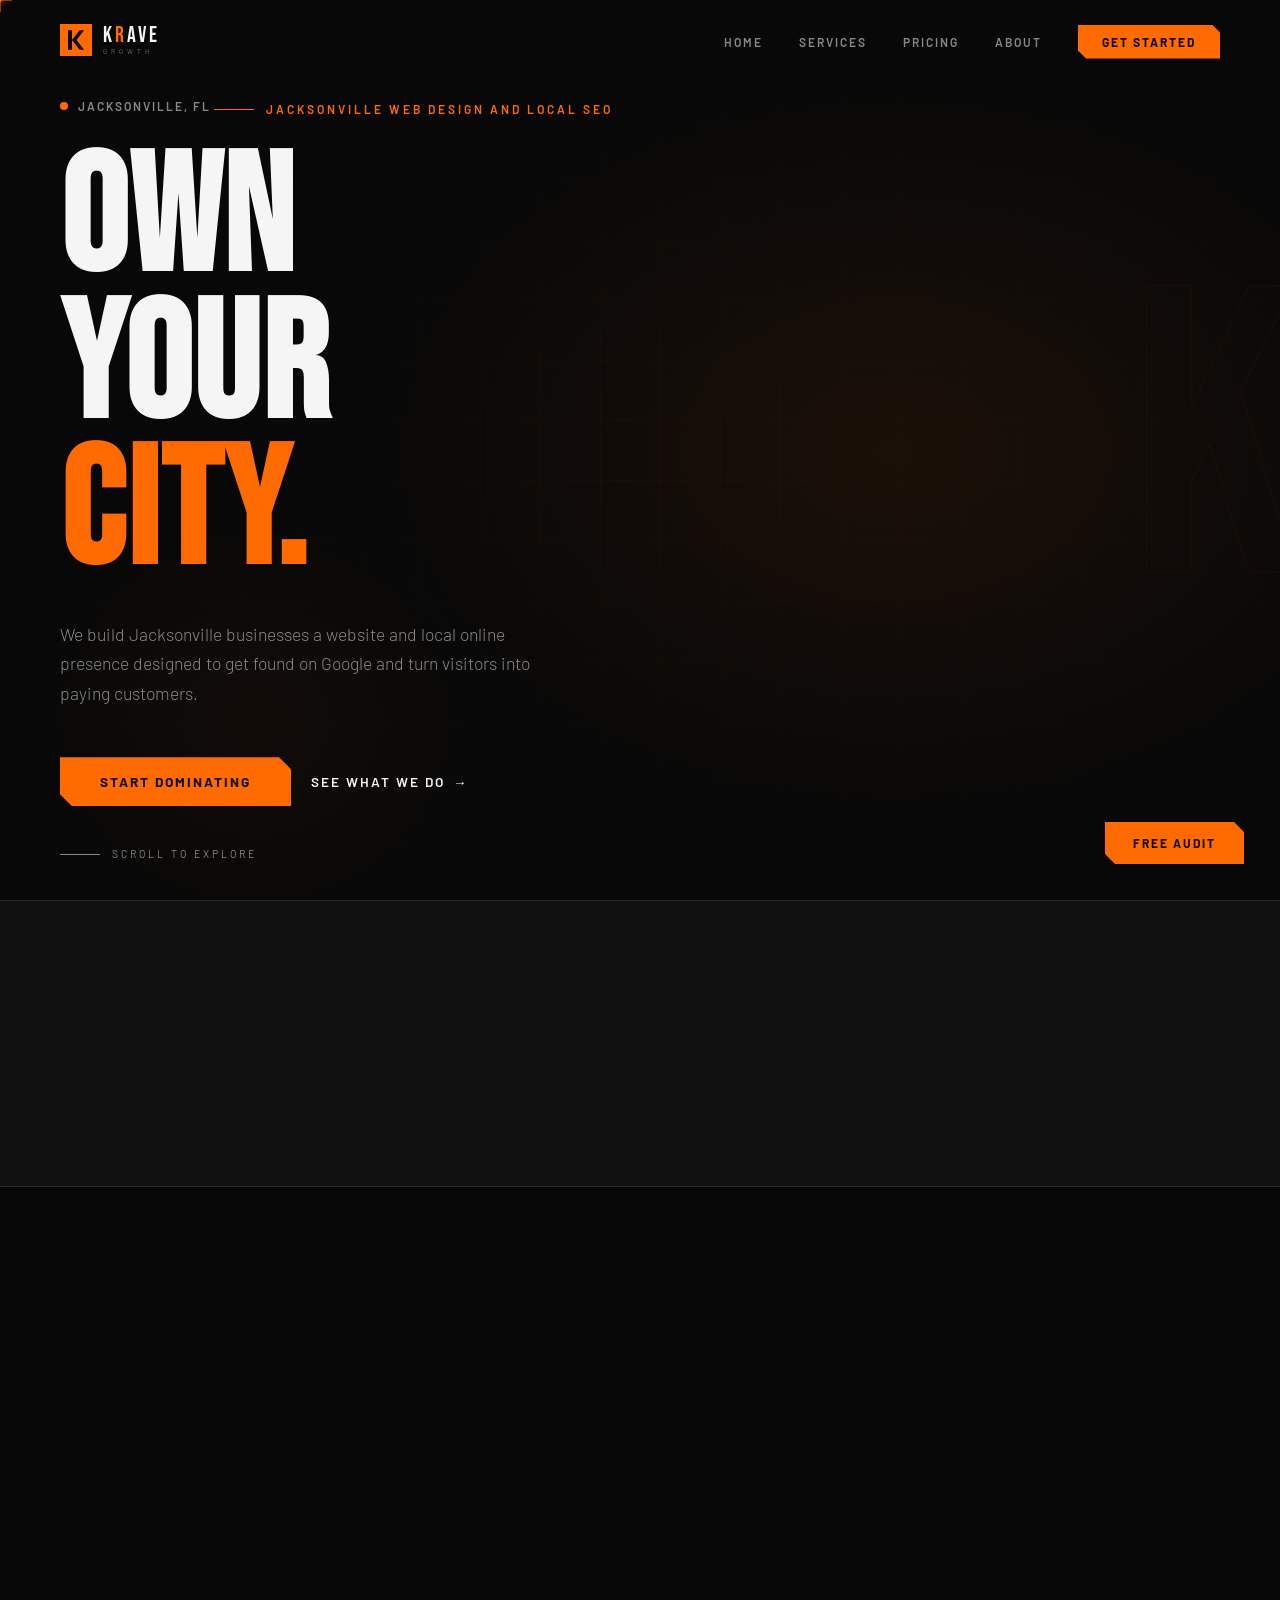
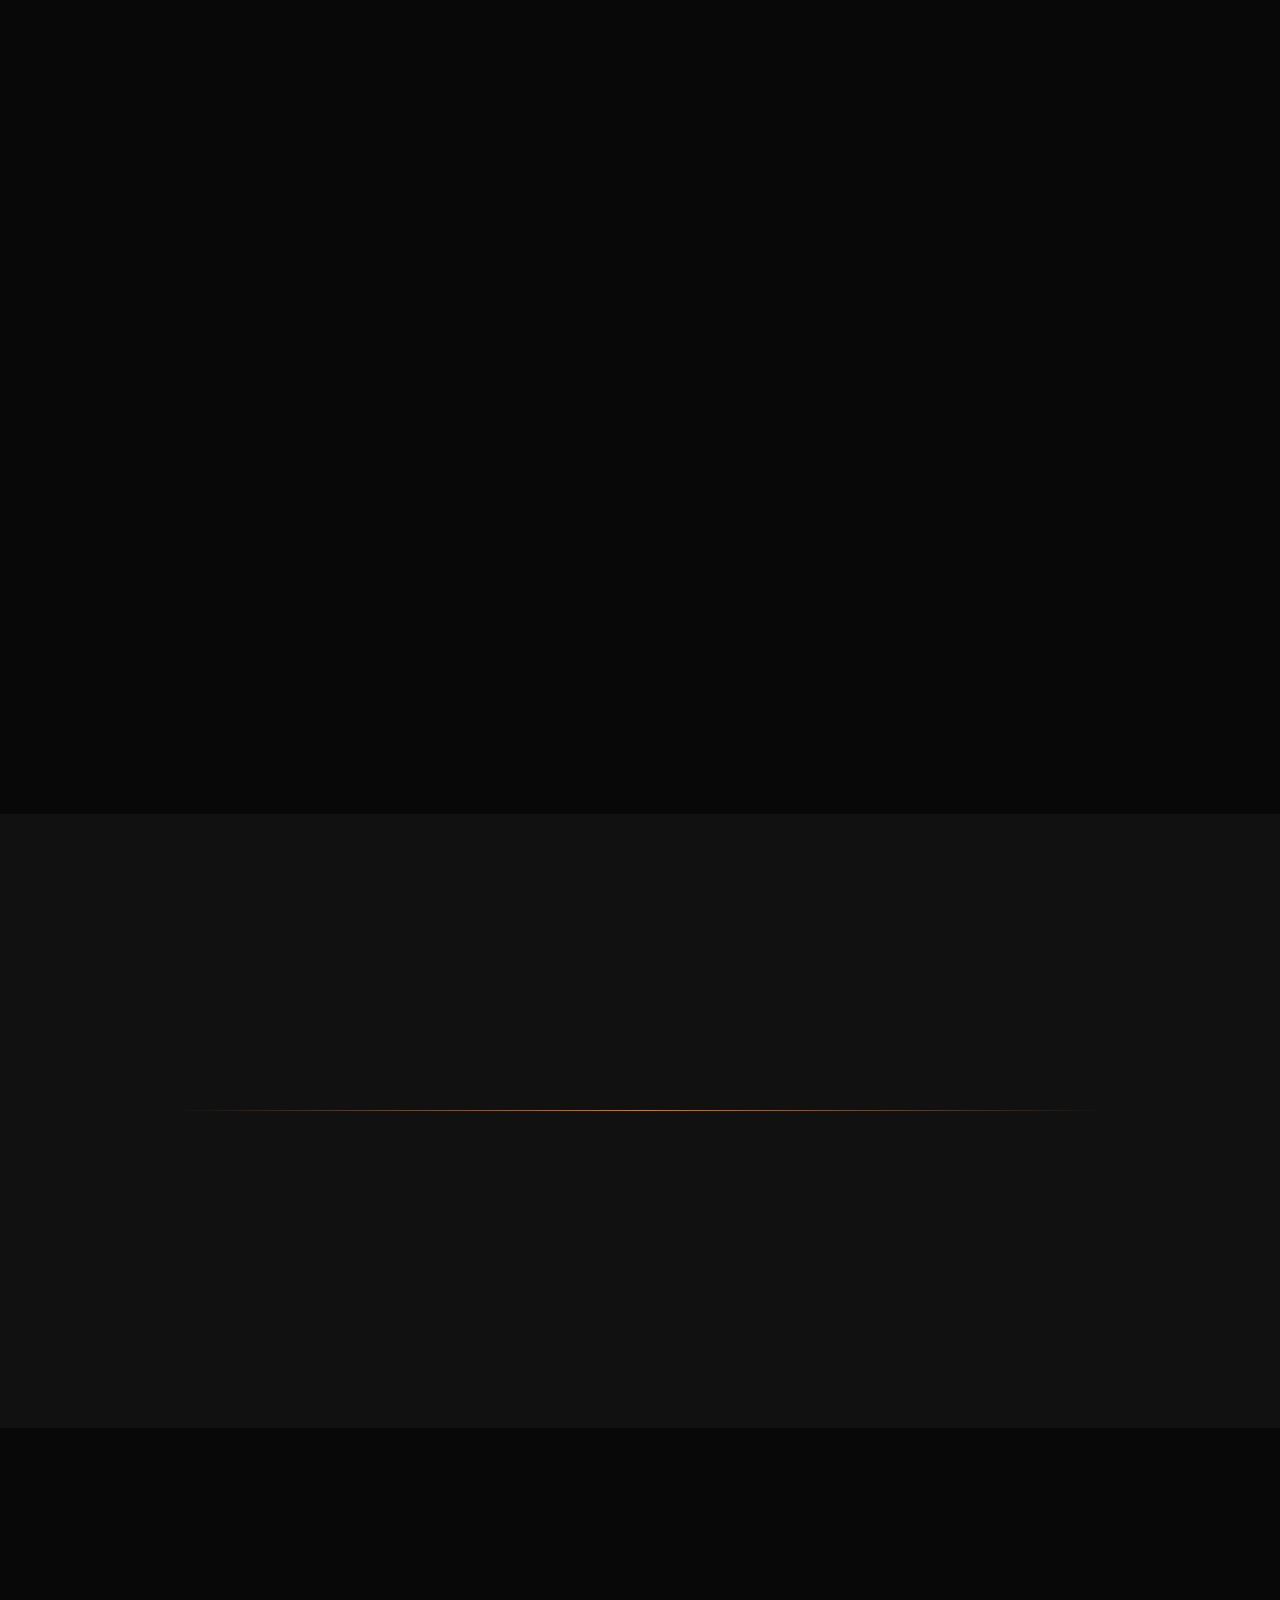
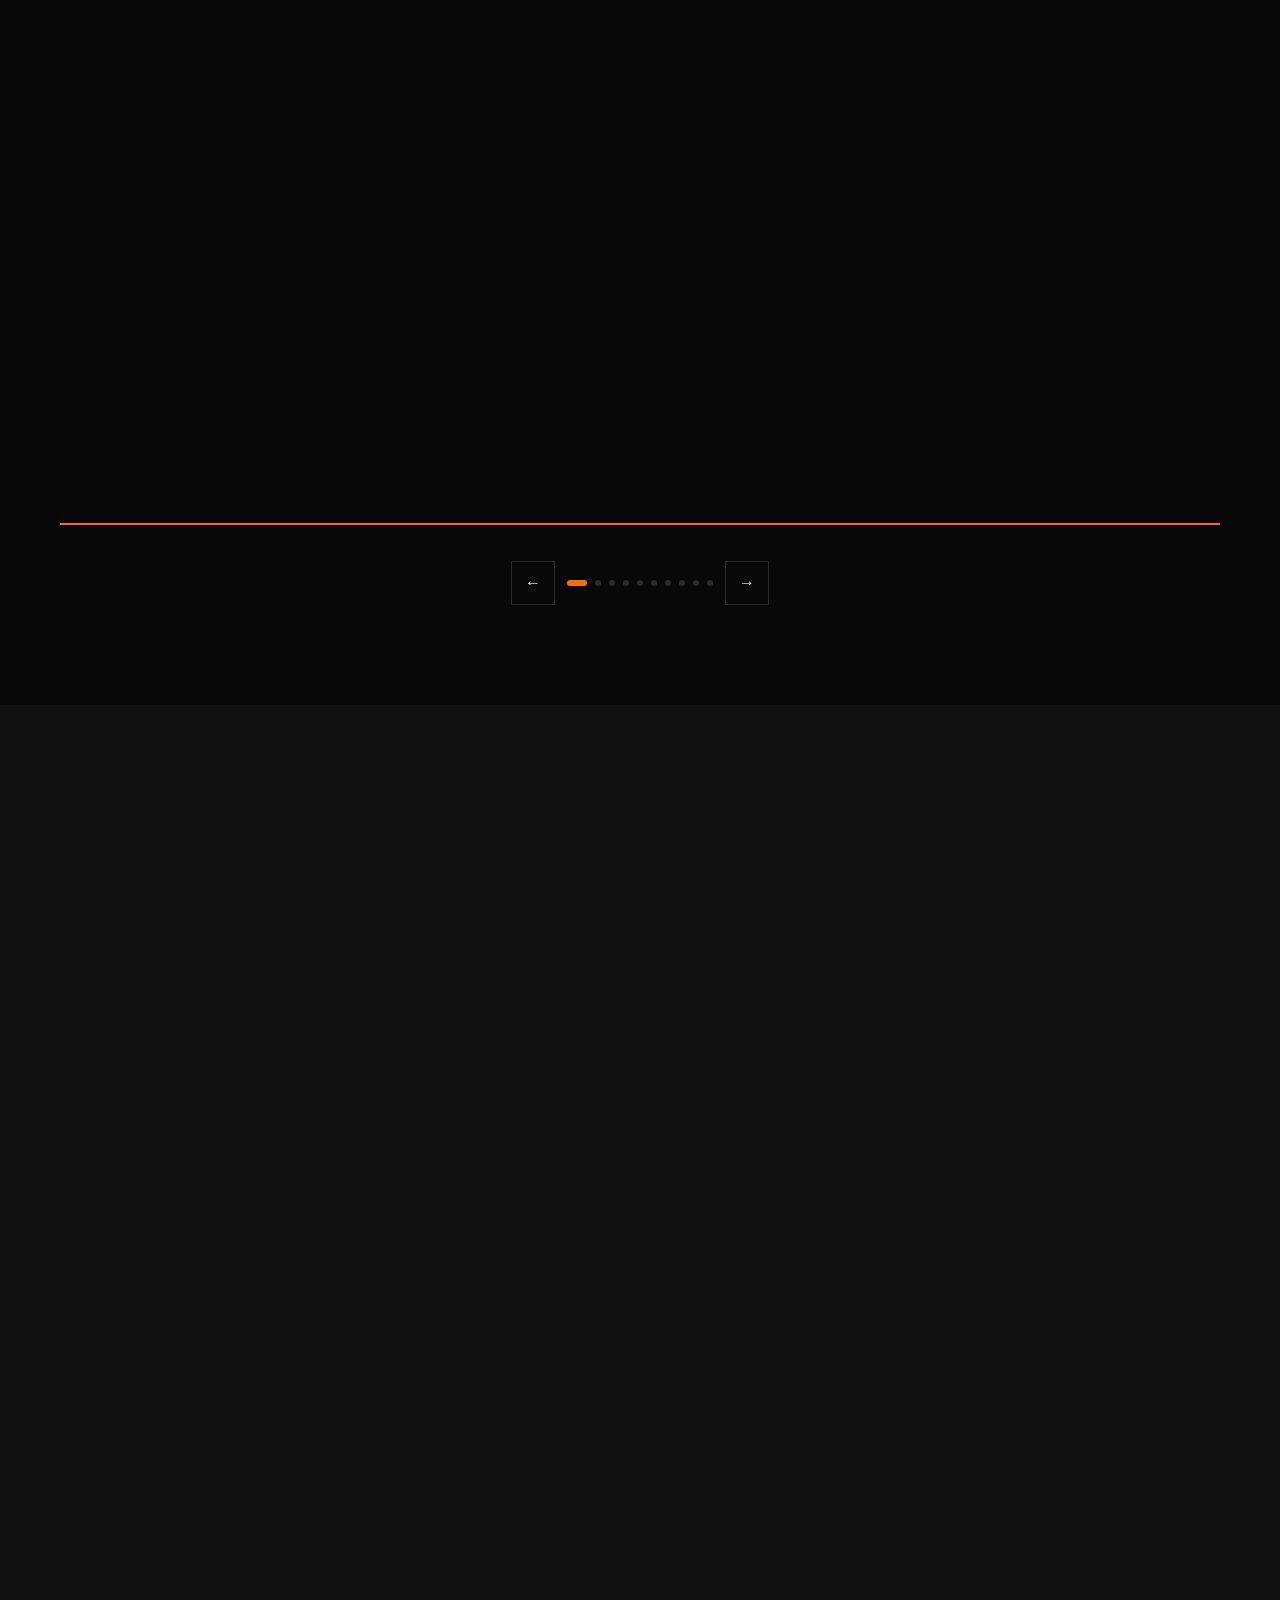
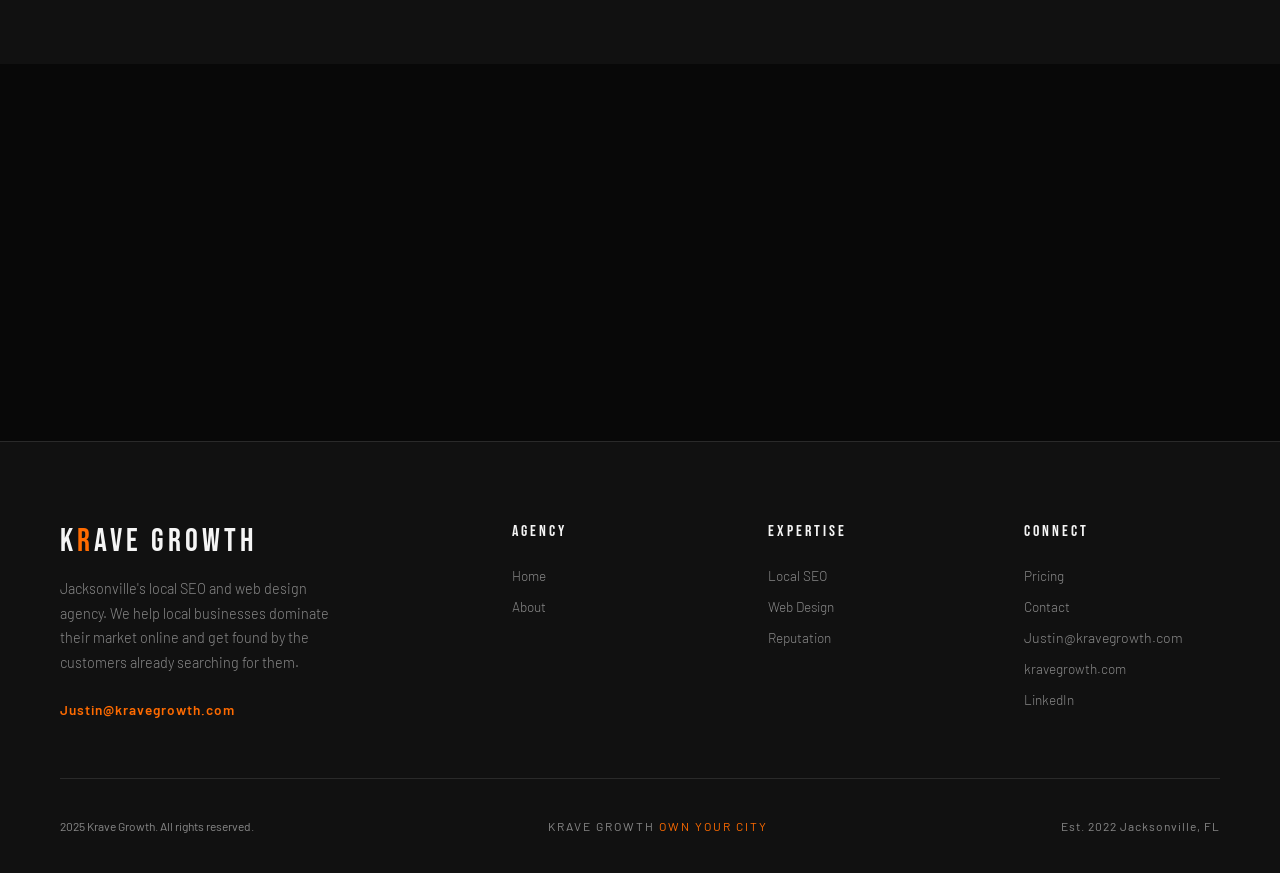
==== commit 71965420: "Add files via upload" ====
--- a/index.html
+++ b/index.html
@@ -63,10 +63,10 @@
 .carousel-slide { position:absolute; inset:0; opacity:0; transition:opacity .8s ease; pointer-events:none; }
 .carousel-slide.active { opacity:1; pointer-events:auto; position:relative; }
 .carousel-controls { display:flex; justify-content:center; gap:12px; margin-top:36px; align-items:center; }
-.carousel-btn { width:44px; height:44px; border:1px solid var(--gray-light); background:transparent; color:var(--white); font-size:1rem; cursor:none; transition:all .3s; display:flex; align-items:center; justify-content:center; flex-shrink:0; }
+.carousel-btn { width:44px; height:44px; border:1px solid var(--gray-light); background:transparent; color:var(--white); font-size:1rem; cursor:pointer; transition:all .3s; display:flex; align-items:center; justify-content:center; flex-shrink:0; }
 .carousel-btn:hover { border-color:var(--orange); color:var(--orange); }
 .carousel-dots { display:flex; gap:8px; flex-wrap:wrap; justify-content:center; }
-.carousel-dot { width:6px; height:6px; background:var(--gray-light); border-radius:50%; cursor:none; transition:all .3s; }
+.carousel-dot { width:6px; height:6px; background:var(--gray-light); border-radius:50%; cursor:pointer; transition:all .3s; }
 .carousel-dot.active { background:var(--orange); width:20px; border-radius:3px; }
 .testimonial-card { text-align:center; padding:52px 60px; }
 .testimonial-author { justify-content:center; }
@@ -143,7 +143,7 @@
 .audit-input { background:var(--black-2); border:1px solid var(--gray-light); padding:14px 18px; font-family:'Barlow',sans-serif; font-size:.9rem; color:var(--white); transition:border-color .3s; outline:none; }
 .audit-input:focus { border-color:var(--orange); }
 .audit-input::placeholder { color:var(--gray); }
-.audit-submit { background:var(--orange); color:var(--black); padding:16px; font-family:'Barlow',sans-serif; font-weight:700; font-size:.82rem; letter-spacing:2px; text-transform:uppercase; border:none; cursor:none; transition:all .3s; }
+.audit-submit { background:var(--orange); color:var(--black); padding:16px; font-family:'Barlow',sans-serif; font-weight:700; font-size:.82rem; letter-spacing:2px; text-transform:uppercase; border:none; cursor:pointer; transition:all .3s; }
 .audit-submit:hover { background:#ff8533; }
 .audit-note { font-size:.75rem; color:var(--gray); font-style:italic; }
 
@@ -161,7 +161,20 @@
 <div class="cursor" id="cursor"></div>
 <div class="cursor-dot" id="cursorDot"></div>
 <nav>
-  <a href="index.html" class="nav-logo">K<span>R</span>AVE <span style="font-size:1rem;letter-spacing:2px;color:var(--gray)">GROWTH</span></a>
+  <a href="index.html" class="nav-logo">
+    <div class="nav-logo-mark">
+      <svg viewBox="0 0 36 36" fill="none" xmlns="http://www.w3.org/2000/svg">
+        <rect width="36" height="36" fill="#FF6B00"/>
+        <rect x="9" y="7" width="4.5" height="22" fill="#080808"/>
+        <polygon points="13.5,18 22,7 27,7 18.5,18" fill="#080808"/>
+        <polygon points="13.5,18 22,29 27,29 18.5,18" fill="#080808"/>
+      </svg>
+    </div>
+    <div class="nav-logo-words">
+      <div class="nav-logo-top">K<span>R</span>AVE</div>
+      <div class="nav-logo-bot">GROWTH</div>
+    </div>
+  </a>
   <button class="nav-hamburger" id="hamburger" aria-label="Menu"><span class="bar bar1"></span><span class="bar bar2"></span><span class="bar bar3"></span></button>
   <ul class="nav-links">
     <li><a href="index.html">Home</a></li>
@@ -506,9 +519,9 @@
 <footer>
   <div class="footer-top">
     <div>
-      <div class="footer-brand-logo">K<span>R</span>AVE DIGITAL</div>
+      <div class="footer-brand-logo">K<span>R</span>AVE GROWTH</div>
       <p class="footer-brand-desc">Jacksonville's local SEO and web design agency. We help local businesses dominate their market online and get found by the customers already searching for them.</p>
-      <a href="/cdn-cgi/l/email-protection#3f754a4c4b56517f744d5e495a584d50484b57115c5052" class="footer-brand-email"><span class="__cf_email__" data-cfemail="97dde2e4e3fef9d7dce5f6e1f2f0e5f8e0e3ffb9f4f8fa">[email&#160;protected]</span></a>
+      <span class="footer-brand-email">Justin&#64;kravegrowth.com</span>
     </div>
     <div>
       <div class="footer-col-title">Agency</div>
@@ -530,7 +543,7 @@
       <ul class="footer-col-links">
         <li><a href="pricing.html">Pricing</a></li>
         <li><a href="contact.html">Contact</a></li>
-        <li><a href="/cdn-cgi/l/email-protection#87cdf2f4f3eee9c7ccf5e6f1e2e0f5e8f0f3efa9e4e8ea"><span class="__cf_email__" data-cfemail="612b141215080f212a1300170406130e1615094f020e0c">[email&#160;protected]</span></a></li>
+        <li><span style="color:rgba(255,255,255,.5);font-size:.88rem;font-weight:300;">Justin&#64;kravegrowth.com</span></li>
         <li><a href="https://kravegrowth.com">kravegrowth.com</a></li>
         <li><a href="#">LinkedIn</a></li>
       </ul>
@@ -550,7 +563,7 @@
   <a href="about.html" onclick="closeMobile()">About</a>
   <a href="contact.html" class="mobile-cta" onclick="closeMobile()">Get Started</a>
 </div>
-<script data-cfasync="false" src="/cdn-cgi/scripts/5c5dd728/cloudflare-static/email-decode.min.js"></script><script src="main.js"></script>
+<script src="main.js"></script>
 <script>
 // TESTIMONIAL CAROUSEL — single card fade, 10s interval
 const track = document.getElementById('carouselTrack');
--- a/style.css
+++ b/style.css
@@ -23,8 +23,46 @@
 }
 
 /* ── CURSOR ── */
-.cursor { width:12px; height:12px; background:var(--orange); border-radius:50%; position:fixed; pointer-events:none; z-index:9999; transform:translate(-50%,-50%); transition:transform .1s ease; }
-.cursor-ring { width:36px; height:36px; border:1px solid var(--orange); border-radius:50%; position:fixed; pointer-events:none; z-index:9998; transform:translate(-50%,-50%); transition:all .15s ease; opacity:.5; }
+/* CROSSHAIR CURSOR */
+.cursor {
+  width:24px; height:24px;
+  position:fixed; pointer-events:none; z-index:9999;
+  transform:translate(-50%,-50%);
+  transition:transform .15s ease, opacity .2s ease;
+}
+.cursor::before,
+.cursor::after {
+  content:'';
+  position:absolute;
+  background:var(--orange);
+}
+/* Horizontal line */
+.cursor::before {
+  width:100%; height:1px;
+  top:50%; left:0;
+  transform:translateY(-50%);
+  box-shadow:0 0 6px rgba(255,107,0,0.6);
+}
+/* Vertical line */
+.cursor::after {
+  width:1px; height:100%;
+  left:50%; top:0;
+  transform:translateX(-50%);
+  box-shadow:0 0 6px rgba(255,107,0,0.6);
+}
+/* Center dot */
+.cursor-dot {
+  width:4px; height:4px;
+  background:var(--orange);
+  border-radius:50%;
+  position:fixed;
+  pointer-events:none;
+  z-index:10000;
+  transform:translate(-50%,-50%);
+  box-shadow:0 0 8px rgba(255,107,0,0.8);
+  transition:transform .1s ease;
+}
+.cursor-ring { display:none; }
 
 /* ── NAV ── */
 nav {
@@ -39,8 +77,13 @@
   padding: 16px 60px;
   border-bottom: 1px solid var(--gray-light);
 }
-.nav-logo { font-family:'Bebas Neue',sans-serif; font-size:1.8rem; letter-spacing:4px; color:var(--white); text-decoration:none; }
-.nav-logo span { color:var(--orange); }
+.nav-logo { display:inline-flex; align-items:center; gap:11px; text-decoration:none; }
+.nav-logo-mark { width:32px; height:32px; flex-shrink:0; }
+.nav-logo-mark svg { width:100%; height:100%; display:block; }
+.nav-logo-words { display:flex; flex-direction:column; line-height:1; gap:1px; }
+.nav-logo-top { font-family:'Bebas Neue',sans-serif; font-size:1.35rem; letter-spacing:3px; color:var(--white); line-height:1; }
+.nav-logo-top span { color:var(--orange); }
+.nav-logo-bot { font-family:'Barlow',sans-serif; font-size:.42rem; letter-spacing:4px; text-transform:uppercase; color:rgba(255,255,255,.4); font-weight:400; }
 .nav-links { display:flex; gap:36px; list-style:none; align-items:center; }
 .nav-links a { color:var(--gray); text-decoration:none; font-size:.75rem; letter-spacing:2px; text-transform:uppercase; font-weight:600; transition:color .3s; position:relative; }
 .nav-links a::after { content:''; position:absolute; bottom:-4px; left:0; right:0; height:1px; background:var(--orange); transform:scaleX(0); transition:transform .3s; }
@@ -145,7 +188,7 @@
 /* ── FAQ ── */
 .faq-list { max-width:800px; margin-top:60px; }
 .faq-item { border-bottom:1px solid var(--gray-light); }
-.faq-question { width:100%; background:none; border:none; color:var(--white); font-family:'Barlow',sans-serif; font-size:1rem; font-weight:600; padding:28px 0; display:flex; justify-content:space-between; align-items:center; cursor:none; text-align:left; transition:color .3s; }
+.faq-question { width:100%; background:none; border:none; color:var(--white); font-family:'Barlow',sans-serif; font-size:1rem; font-weight:600; padding:28px 0; display:flex; justify-content:space-between; align-items:center; cursor:pointer; text-align:left; transition:color .3s; }
 .faq-question:hover { color:var(--orange); }
 .faq-icon { color:var(--orange); font-size:1.4rem; transition:transform .3s; flex-shrink:0; }
 .faq-item.open .faq-icon { transform:rotate(45deg); }
@@ -187,16 +230,109 @@
 ::-webkit-scrollbar-track { background:var(--black); }
 ::-webkit-scrollbar-thumb { background:var(--orange); }
 
-/* ── MOBILE ── */
+/* ── MOBILE NAV HAMBURGER ── */
+.nav-hamburger {
+  display:none;
+  background:none;
+  border:none;
+  cursor:pointer;
+  width:40px;
+  height:40px;
+  position:relative;
+  z-index:1001;
+  flex-shrink:0;
+}
+.nav-hamburger .bar {
+  position:absolute;
+  left:6px;
+  width:28px; height:2px;
+  background:var(--white);
+  border-radius:1px;
+  transition:all .36s cubic-bezier(.23,1,.32,1);
+}
+.nav-hamburger .bar1 { top:11px; }
+.nav-hamburger .bar2 { top:19px; }
+.nav-hamburger .bar3 { top:27px; }
+.nav-hamburger.open .bar1 { top:19px; transform:rotate(45deg); background:var(--orange); }
+.nav-hamburger.open .bar2 { opacity:0; transform:scaleX(0); }
+.nav-hamburger.open .bar3 { top:19px; transform:rotate(-45deg); background:var(--orange); }
+
+.nav-mobile-menu {
+  display:none;
+  position:fixed;
+  top:0; left:0; right:0; bottom:0;
+  background:linear-gradient(160deg, #0a0a0a 0%, #111111 60%, #0d0d0d 100%);
+  z-index:999;
+  flex-direction:column;
+  align-items:center;
+  justify-content:center;
+  gap:0;
+}
+.nav-mobile-menu::before {
+  content:'';
+  position:absolute;
+  inset:0;
+  background:radial-gradient(ellipse at 70% 30%, rgba(255,107,0,0.06) 0%, transparent 65%);
+  pointer-events:none;
+}
+.nav-mobile-menu.open { display:flex; }
+.nav-mobile-menu a {
+  font-family:'Bebas Neue',sans-serif;
+  font-size:2.8rem;
+  letter-spacing:4px;
+  color:rgba(255,255,255,.8);
+  text-decoration:none;
+  transition:color .3s, background .3s;
+  padding:16px 48px;
+  width:100%;
+  text-align:center;
+  border-bottom:1px solid rgba(255,255,255,.05);
+}
+.nav-mobile-menu a:first-child { border-top:1px solid rgba(255,255,255,.05); }
+.nav-mobile-menu a:hover { color:var(--orange); background:rgba(255,107,0,.04); }
+.nav-mobile-menu a.mobile-cta {
+  background:var(--orange);
+  color:var(--black);
+  padding:18px 48px;
+  font-size:1.6rem;
+  margin-top:32px;
+  border:none;
+  letter-spacing:3px;
+}
+
+/* ── MOBILE RESPONSIVE ── */
 @media(max-width:768px){
-  nav { padding:20px 24px; }
+  body { cursor:auto; }
+  .cursor, .cursor-dot { display:none; }
+
+  nav { padding:18px 24px; }
   nav.scrolled { padding:14px 24px; }
   .nav-links { display:none; }
-  section { padding:70px 24px; }
-  .page-hero { padding:100px 24px 60px; }
+  .nav-hamburger { display:flex; align-items:center; justify-content:center; }
+
+  section { padding:60px 24px; }
+  .page-hero { padding:100px 24px 60px; min-height:40vh; }
+  .page-hero-ghost { display:none; }
+  .page-title { font-size:clamp(3rem,14vw,5rem); }
+
+  .float-cta { bottom:16px; right:16px; padding:12px 18px; font-size:.68rem; }
+
+  /* CTA BAND */
+  .cta-band { flex-direction:column; text-align:center; padding:50px 24px; gap:28px; }
+  .cta-band-title { font-size:clamp(2rem,8vw,3.5rem); }
+
+  /* TESTIMONIALS GRID */
   .testimonials-grid { grid-template-columns:1fr; }
-  .cta-band { flex-direction:column; text-align:center; padding:60px 24px; }
-  .footer-top { grid-template-columns:1fr 1fr; gap:40px; }
-  .footer-bottom { flex-direction:column; gap:12px; text-align:center; }
-  .float-cta { bottom:20px; right:20px; padding:12px 20px; font-size:.7rem; }
-}
+
+  /* FOOTER */
+  .footer-top { grid-template-columns:1fr 1fr; gap:32px; }
+  .footer-bottom { flex-direction:column; gap:10px; text-align:center; }
+  .footer-brand-desc { display:none; }
+
+  /* SECTION TITLES */
+  .section-title { font-size:clamp(2.5rem,10vw,4rem); }
+
+  /* BUTTONS */
+  .btn-primary { padding:14px 28px; font-size:.78rem; }
+  .hero-actions { flex-direction:column; align-items:flex-start; gap:16px; }
+}
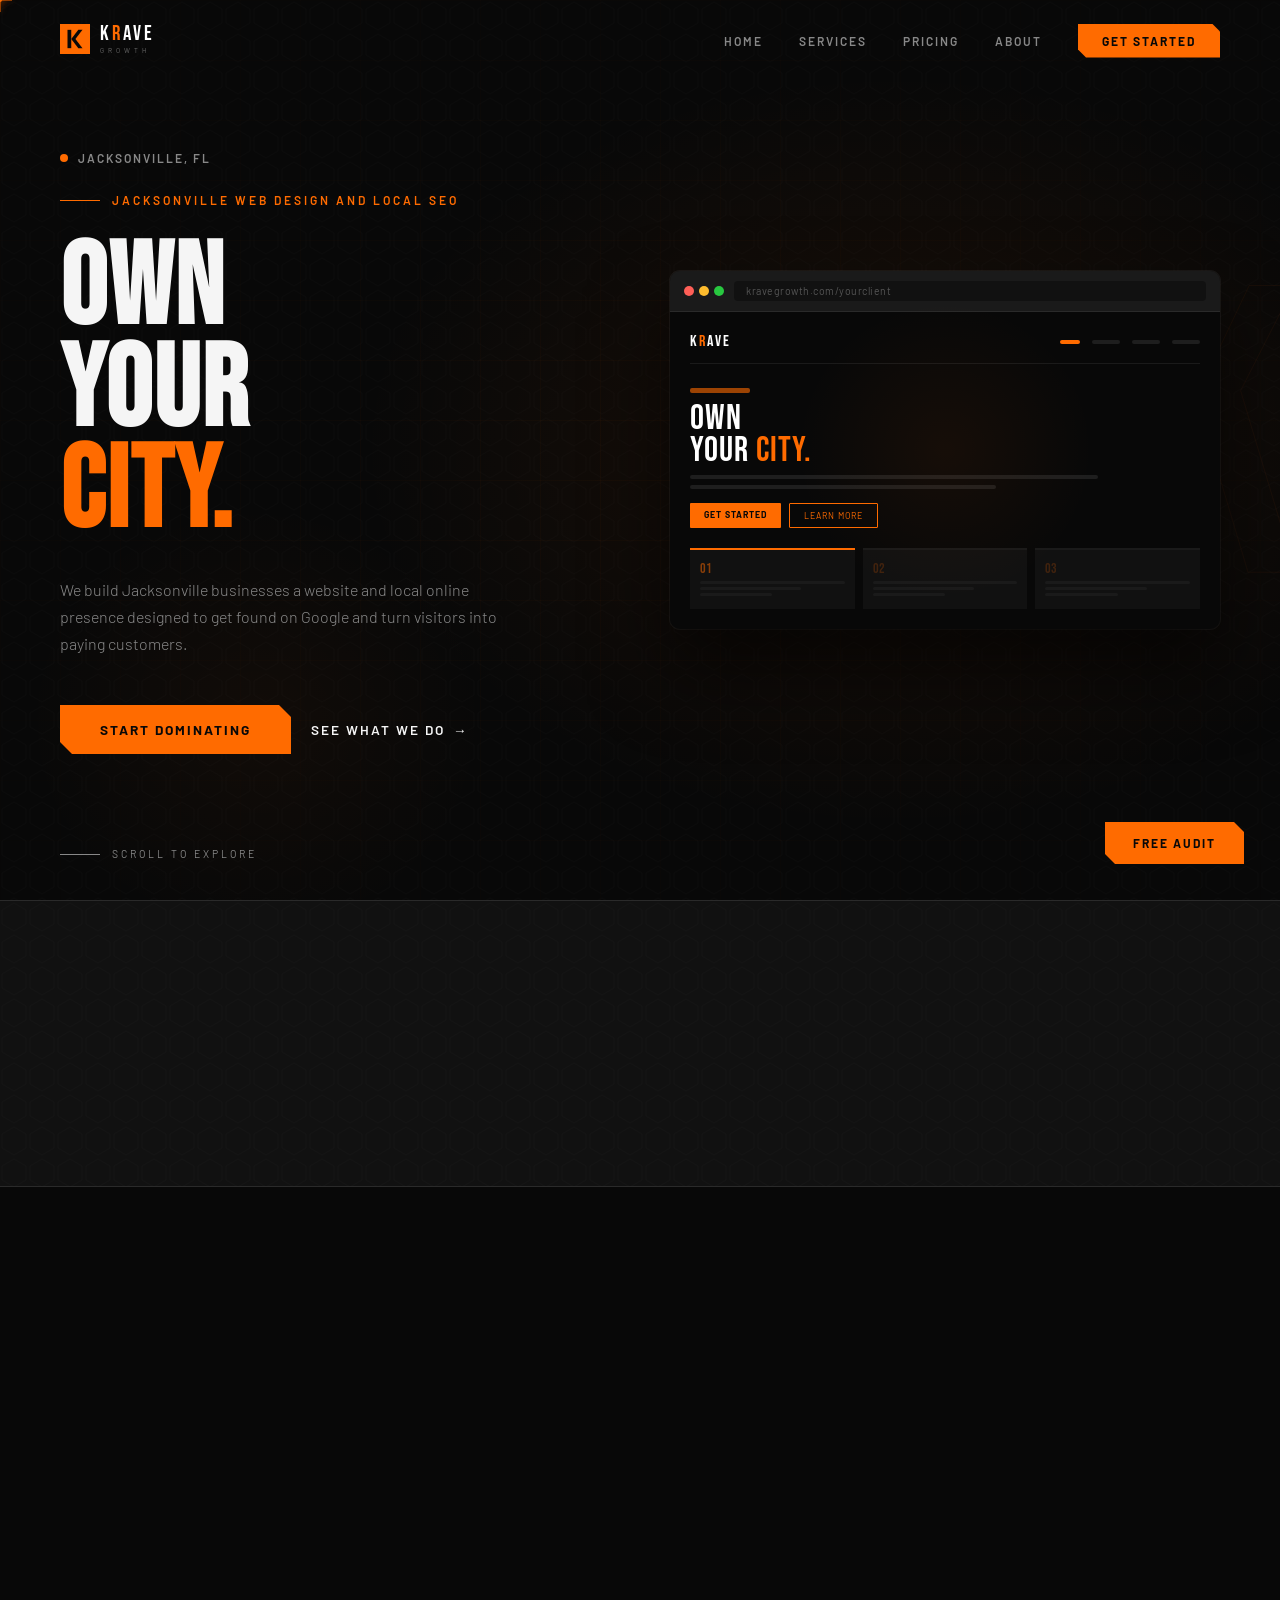
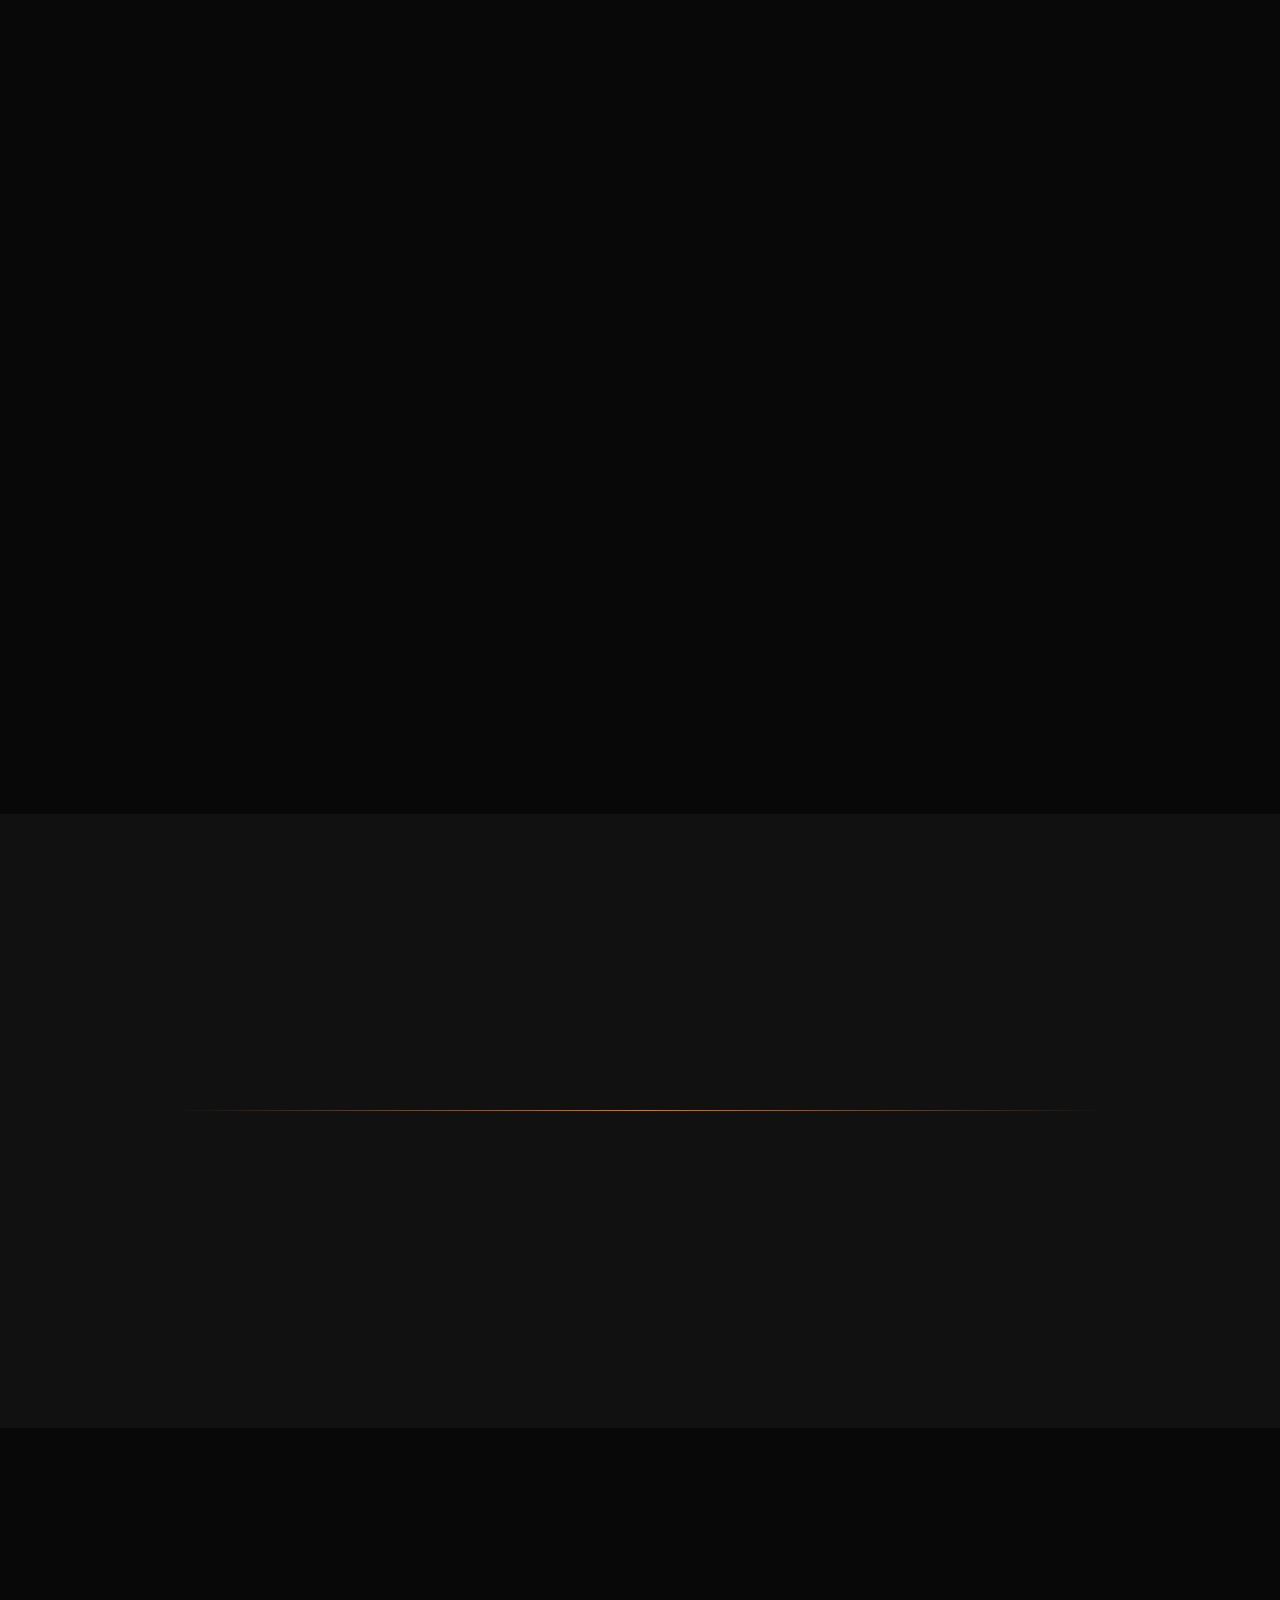
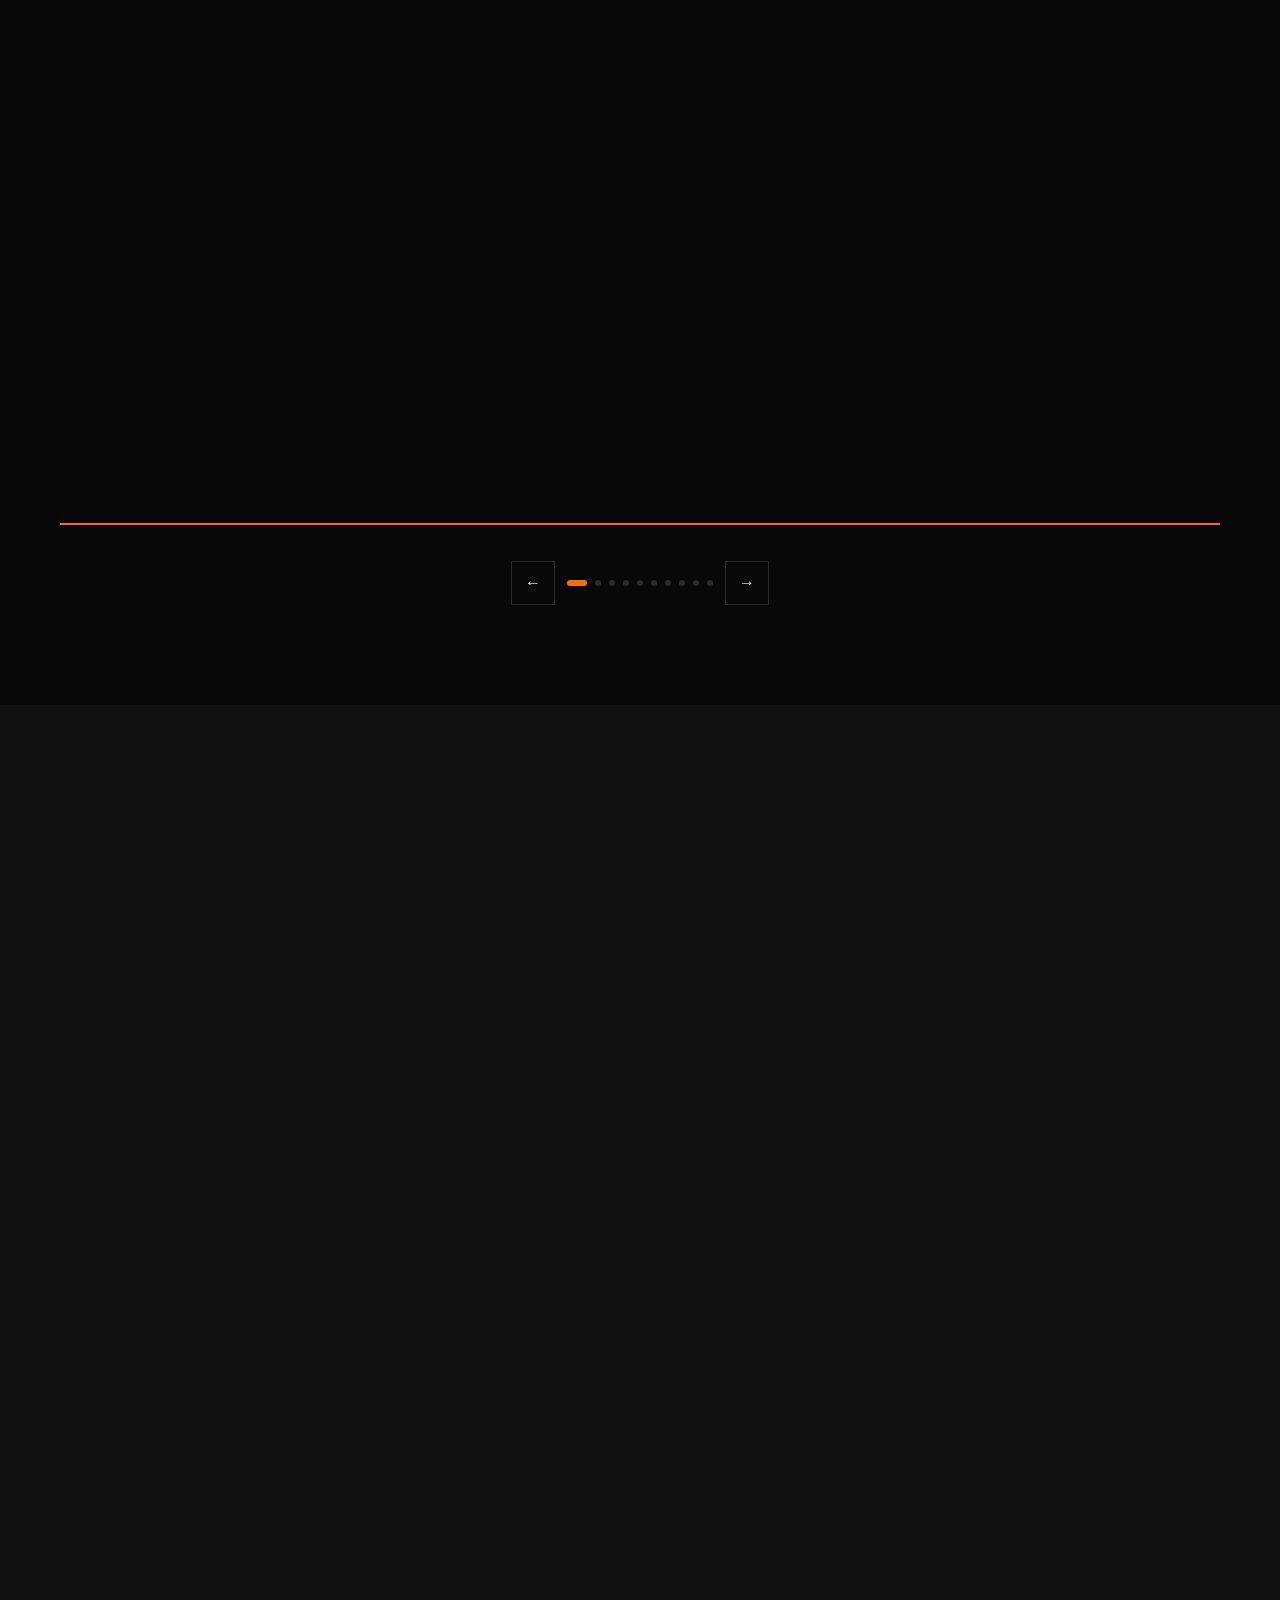
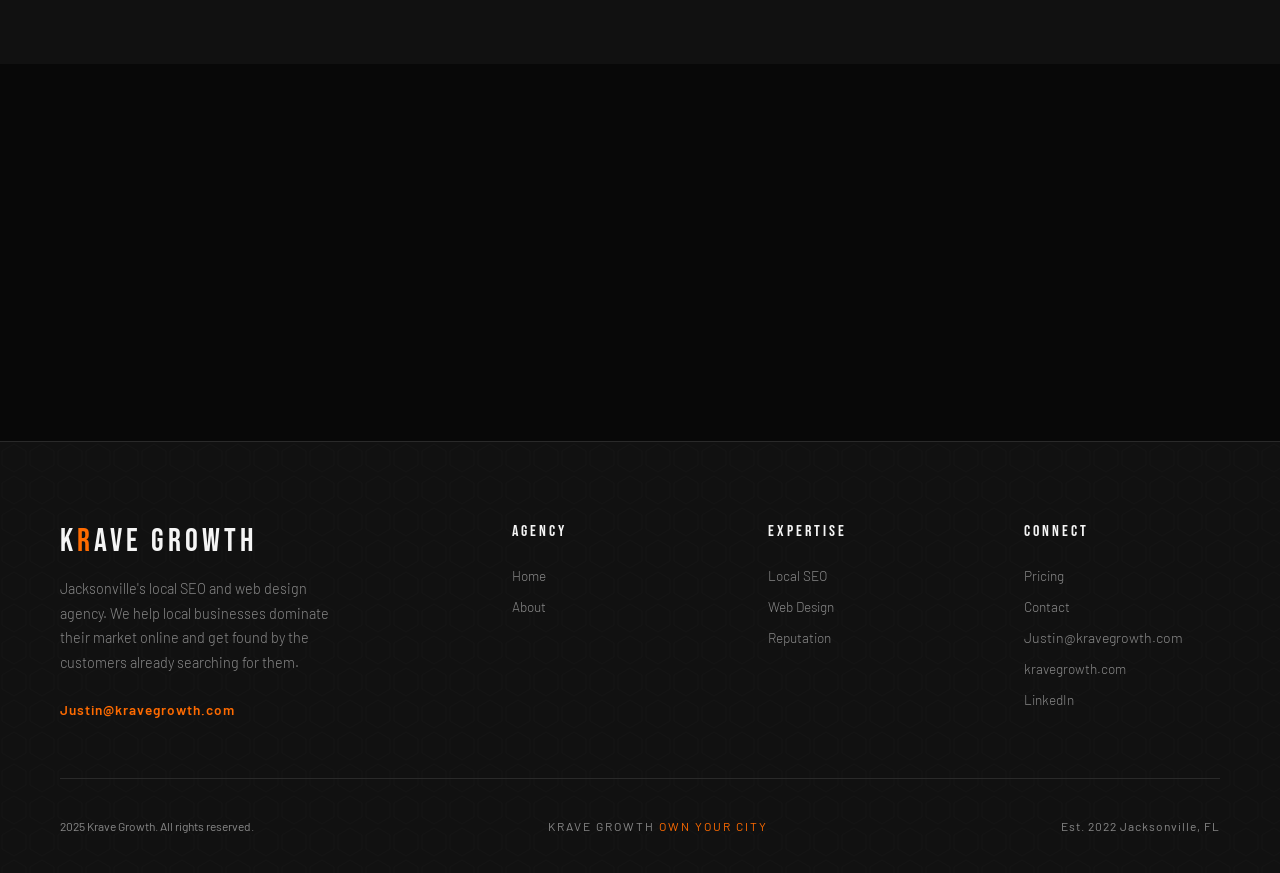
==== commit 47ff62ba: "Add files via upload" ====
--- a/index.html
+++ b/index.html
@@ -7,17 +7,18 @@
 <meta name="description" content="Krave Growth helps Jacksonville local businesses dominate search results and build powerful websites. Local SEO and Web Design in Jacksonville, FL.">
 <link rel="stylesheet" href="style.css">
 <style>
-#hero { min-height:100vh; display:flex; align-items:center; position:relative; overflow:hidden; padding:0 60px; }
+#hero { min-height:100vh; display:flex; align-items:center; position:relative; overflow:hidden; padding:0 60px; background-image:url("data:image/svg+xml,%3Csvg xmlns='http://www.w3.org/2000/svg' width='28' height='32'%3E%3Cpath d='M14 2 L26 9 L26 23 L14 30 L2 23 L2 9 Z' fill='none' stroke='%23ffffff' stroke-width='0.4' stroke-opacity='0.04'/%3E%3C/svg%3E"); background-size:28px 32px; }
 .hero-bg { position:absolute; inset:0; background:radial-gradient(ellipse 60% 60% at 70% 50%,rgba(255,107,0,0.08) 0%,transparent 70%),radial-gradient(ellipse 30% 40% at 20% 80%,rgba(255,107,0,0.04) 0%,transparent 60%); }
 .hero-grid { position:absolute; inset:0; background-image:linear-gradient(rgba(255,107,0,0.03) 1px,transparent 1px),linear-gradient(90deg,rgba(255,107,0,0.03) 1px,transparent 1px); background-size:60px 60px; mask-image:radial-gradient(ellipse 80% 80% at 50% 50%,black 0%,transparent 100%); }
 .hero-ghost { position:absolute; right:-20px; top:50%; transform:translateY(-50%); font-family:'Bebas Neue',sans-serif; font-size:32vw; color:transparent; -webkit-text-stroke:1px rgba(255,107,0,0.05); line-height:1; pointer-events:none; user-select:none; }
-.hero-content { position:relative; z-index:2; max-width:820px; }
+.hero-inner { position:relative; z-index:2; display:grid; grid-template-columns:1fr 1fr; gap:60px; align-items:center; width:100%; }
+.hero-content { max-width:580px; }
 .hero-eyebrow { display:inline-flex; align-items:center; gap:12px; margin-bottom:32px; opacity:0; animation:fadeUp .8s ease forwards .2s; }
 .hero-eyebrow-line { width:40px; height:1px; background:var(--orange); }
 .hero-eyebrow span { font-size:.75rem; letter-spacing:3px; text-transform:uppercase; color:var(--orange); font-weight:600; }
-.hero-title { font-family:'Bebas Neue',sans-serif; font-size:clamp(5rem,13vw,12rem); line-height:.88; letter-spacing:2px; margin-bottom:32px; opacity:0; animation:fadeUp .8s ease forwards .4s; }
+.hero-title { font-family:'Bebas Neue',sans-serif; font-size:clamp(4rem,9vw,9rem); line-height:.88; letter-spacing:2px; margin-bottom:32px; opacity:0; animation:fadeUp .8s ease forwards .4s; }
 .hero-title .accent { color:var(--orange); }
-.hero-sub { font-size:1.1rem; font-weight:300; color:var(--gray); line-height:1.7; max-width:480px; margin-bottom:48px; opacity:0; animation:fadeUp .8s ease forwards .6s; }
+.hero-sub { font-size:1rem; font-weight:300; color:var(--gray); line-height:1.7; max-width:440px; margin-bottom:48px; opacity:0; animation:fadeUp .8s ease forwards .6s; }
 .hero-actions { display:flex; gap:20px; align-items:center; opacity:0; animation:fadeUp .8s ease forwards .8s; }
 .hero-location { display:inline-flex; align-items:center; gap:10px; margin-bottom:20px; opacity:0; animation:fadeUp .8s ease forwards .3s; }
 .hero-location-dot { width:8px; height:8px; background:var(--orange); border-radius:50%; }
@@ -26,7 +27,51 @@
 .hero-scroll-line { width:40px; height:1px; background:var(--gray); }
 .hero-scroll span { font-size:.65rem; letter-spacing:3px; text-transform:uppercase; color:var(--gray); }
 
-#stats { background:var(--black-2); padding:60px; border-top:1px solid var(--gray-light); border-bottom:1px solid var(--gray-light); }
+/* ── BROWSER MOCKUP ── */
+.hero-mockup { opacity:0; animation:fadeUp .8s ease forwards 1s; position:relative; }
+.mockup-browser { background:#111; border-radius:10px; overflow:hidden; box-shadow:0 40px 80px rgba(0,0,0,0.6), 0 0 0 1px rgba(255,255,255,0.06); }
+.mockup-bar { background:#1a1a1a; padding:10px 14px; display:flex; align-items:center; gap:10px; border-bottom:1px solid #2a2a2a; }
+.mockup-dots { display:flex; gap:5px; }
+.mockup-dot { width:10px; height:10px; border-radius:50%; }
+.mockup-dot.red { background:#ff5f57; }
+.mockup-dot.yellow { background:#febc2e; }
+.mockup-dot.green { background:#28c840; }
+.mockup-url { background:#111; border-radius:4px; padding:4px 12px; font-size:.65rem; color:#555; flex:1; font-family:'Barlow',sans-serif; letter-spacing:.5px; }
+.mockup-screen { background:#080808; padding:20px; min-height:280px; }
+.mockup-nav { display:flex; justify-content:space-between; align-items:center; margin-bottom:24px; padding-bottom:12px; border-bottom:1px solid #1a1a1a; }
+.mockup-logo-text { font-family:'Bebas Neue',sans-serif; font-size:1rem; letter-spacing:2px; color:#fff; }
+.mockup-logo-text span { color:#FF6B00; }
+.mockup-nav-links { display:flex; gap:12px; }
+.mockup-nav-link { width:28px; height:4px; background:#1e1e1e; border-radius:2px; }
+.mockup-nav-link.active { background:#FF6B00; width:20px; }
+.mockup-hero-block { margin-bottom:20px; }
+.mockup-tag { width:60px; height:5px; background:#FF6B00; border-radius:2px; margin-bottom:10px; opacity:.6; }
+.mockup-h1 { font-family:'Bebas Neue',sans-serif; font-size:2.2rem; line-height:.9; letter-spacing:1px; color:#fff; margin-bottom:8px; }
+.mockup-h1 .mo { color:#FF6B00; }
+.mockup-body-line { height:4px; background:#1e1e1e; border-radius:2px; margin-bottom:6px; }
+.mockup-body-line.w80 { width:80%; }
+.mockup-body-line.w60 { width:60%; }
+.mockup-btns { display:flex; gap:8px; margin-top:14px; }
+.mockup-btn-primary { background:#FF6B00; padding:6px 14px; font-size:.55rem; font-family:'Barlow',sans-serif; font-weight:700; letter-spacing:1px; color:#080808; border-radius:1px; }
+.mockup-btn-ghost { border:1px solid #FF6B00; padding:6px 14px; font-size:.55rem; font-family:'Barlow',sans-serif; color:#FF6B00; letter-spacing:1px; border-radius:1px; }
+.mockup-cards { display:grid; grid-template-columns:repeat(3,1fr); gap:8px; margin-top:16px; }
+.mockup-card { background:#111; padding:10px; border-top:2px solid #1a1a1a; }
+.mockup-card.active { border-top-color:#FF6B00; }
+.mockup-card-num { font-family:'Bebas Neue',sans-serif; font-size:.9rem; color:rgba(255,107,0,.2); margin-bottom:4px; }
+.mockup-card.active .mockup-card-num { color:rgba(255,107,0,.5); }
+.mockup-card-line { height:3px; background:#1a1a1a; border-radius:2px; margin-bottom:3px; }
+.mockup-card-line.w70 { width:70%; }
+.mockup-card-line.w50 { width:50%; }
+.mockup-glow { position:absolute; top:50%; left:50%; transform:translate(-50%,-50%); width:300px; height:300px; background:radial-gradient(circle, rgba(255,107,0,0.06) 0%, transparent 70%); pointer-events:none; border-radius:50%; }
+
+@media(max-width:768px){
+  .hero-inner { grid-template-columns:1fr; gap:40px; }
+  .hero-mockup { display:none; }
+  .hero-title { font-size:clamp(4.5rem,18vw,7rem); }
+  .hero-sub { font-size:.95rem; }
+}
+
+#stats { background:var(--black-2); background-image:url("data:image/svg+xml,%3Csvg xmlns='http://www.w3.org/2000/svg' width='28' height='32'%3E%3Cpath d='M14 2 L26 9 L26 23 L14 30 L2 23 L2 9 Z' fill='none' stroke='%23ffffff' stroke-width='0.4' stroke-opacity='0.04'/%3E%3C/svg%3E"); background-size:28px 32px; padding:60px; border-top:1px solid var(--gray-light); border-bottom:1px solid var(--gray-light); }
 .stats-grid { display:grid; grid-template-columns:repeat(4,1fr); gap:0; }
 .stat-item { padding:40px; text-align:center; border-right:1px solid var(--gray-light); }
 .stat-item:last-child { border-right:none; }
@@ -89,8 +134,10 @@
 
 @media(max-width:768px){
   #hero{padding:0 24px; min-height:100svh;}
+  .hero-inner{grid-template-columns:1fr; gap:0;}
   .hero-ghost{display:none;}
   .hero-scroll{display:none;}
+  .hero-mockup{display:none;}
   .hero-title{font-size:clamp(4.5rem,18vw,7rem);}
   .hero-sub{font-size:.95rem;}
   #stats{padding:32px 24px;}
@@ -153,6 +200,9 @@
   .audit-ghost { display:none; }
 }
 </style>
+<link rel="icon" type="image/x-icon" href="favicon.ico">
+<link rel="icon" type="image/png" sizes="192x192" href="favicon-192.png">
+<link rel="apple-touch-icon" sizes="180x180" href="apple-touch-icon.png">
 </head>
 <body>
 
@@ -171,8 +221,8 @@
       </svg>
     </div>
     <div class="nav-logo-words">
-      <div class="nav-logo-top">K<span>R</span>AVE</div>
-      <div class="nav-logo-bot">GROWTH</div>
+      <span class="nav-logo-top">K<span class="r">R</span>AVE</span>
+      <span class="nav-logo-bot">GROWTH</span>
     </div>
   </a>
   <button class="nav-hamburger" id="hamburger" aria-label="Menu"><span class="bar bar1"></span><span class="bar bar2"></span><span class="bar bar3"></span></button>
@@ -191,24 +241,80 @@
   <div class="hero-bg"></div>
   <div class="hero-grid"></div>
   <div class="hero-ghost">K</div>
-  <div class="hero-content">
-    <div class="hero-location">
-      <div class="hero-location-dot"></div>
-      <span>Jacksonville, FL</span>
-    </div>
-    <div class="hero-eyebrow">
-      <div class="hero-eyebrow-line"></div>
-      <span>Jacksonville Web Design and Local SEO</span>
-    </div>
-    <h1 class="hero-title">
-      OWN<br>
-      YOUR<br>
-      <span class="accent">CITY.</span>
-    </h1>
-    <p class="hero-sub">We build Jacksonville businesses a website and local online presence designed to get found on Google and turn visitors into paying customers.</p>
-    <div class="hero-actions">
-      <a href="contact.html" class="btn-primary">Start Dominating</a>
-      <a href="services.html" class="btn-ghost">See What We Do</a>
+  <div class="hero-inner">
+    <div class="hero-content">
+      <div class="hero-location">
+        <div class="hero-location-dot"></div>
+        <span>Jacksonville, FL</span>
+      </div>
+      <div class="hero-eyebrow">
+        <div class="hero-eyebrow-line"></div>
+        <span>Jacksonville Web Design and Local SEO</span>
+      </div>
+      <h1 class="hero-title">
+        OWN<br>
+        YOUR<br>
+        <span class="accent">CITY.</span>
+      </h1>
+      <p class="hero-sub">We build Jacksonville businesses a website and local online presence designed to get found on Google and turn visitors into paying customers.</p>
+      <div class="hero-actions">
+        <a href="contact.html" class="btn-primary">Start Dominating</a>
+        <a href="services.html" class="btn-ghost">See What We Do</a>
+      </div>
+    </div>
+    <div class="hero-mockup">
+      <div class="mockup-glow"></div>
+      <div class="mockup-browser">
+        <div class="mockup-bar">
+          <div class="mockup-dots">
+            <div class="mockup-dot red"></div>
+            <div class="mockup-dot yellow"></div>
+            <div class="mockup-dot green"></div>
+          </div>
+          <div class="mockup-url">kravegrowth.com/yourclient</div>
+        </div>
+        <div class="mockup-screen">
+          <div class="mockup-nav">
+            <div class="mockup-logo-text">K<span>R</span>AVE</div>
+            <div class="mockup-nav-links">
+              <div class="mockup-nav-link active"></div>
+              <div class="mockup-nav-link"></div>
+              <div class="mockup-nav-link"></div>
+              <div class="mockup-nav-link"></div>
+            </div>
+          </div>
+          <div class="mockup-hero-block">
+            <div class="mockup-tag"></div>
+            <div class="mockup-h1">OWN<br>YOUR <span class="mo">CITY.</span></div>
+            <div class="mockup-body-line w80"></div>
+            <div class="mockup-body-line w60"></div>
+            <div class="mockup-btns">
+              <div class="mockup-btn-primary">GET STARTED</div>
+              <div class="mockup-btn-ghost">LEARN MORE</div>
+            </div>
+          </div>
+          <div class="mockup-cards">
+            <div class="mockup-card active">
+              <div class="mockup-card-num">01</div>
+              <div class="mockup-card-line"></div>
+              <div class="mockup-card-line w70"></div>
+              <div class="mockup-card-line w50"></div>
+            </div>
+            <div class="mockup-card">
+              <div class="mockup-card-num">02</div>
+              <div class="mockup-card-line"></div>
+              <div class="mockup-card-line w70"></div>
+              <div class="mockup-card-line w50"></div>
+            </div>
+            <div class="mockup-card">
+              <div class="mockup-card-num">03</div>
+              <div class="mockup-card-line"></div>
+              <div class="mockup-card-line w70"></div>
+              <div class="mockup-card-line w50"></div>
+            </div>
+          </div>
+        </div>
+      </div>
     </div>
   </div>
   <div class="hero-scroll">
--- a/style.css
+++ b/style.css
@@ -77,13 +77,13 @@
   padding: 16px 60px;
   border-bottom: 1px solid var(--gray-light);
 }
-.nav-logo { display:inline-flex; align-items:center; gap:11px; text-decoration:none; }
-.nav-logo-mark { width:32px; height:32px; flex-shrink:0; }
-.nav-logo-mark svg { width:100%; height:100%; display:block; }
-.nav-logo-words { display:flex; flex-direction:column; line-height:1; gap:1px; }
-.nav-logo-top { font-family:'Bebas Neue',sans-serif; font-size:1.35rem; letter-spacing:3px; color:var(--white); line-height:1; }
-.nav-logo-top span { color:var(--orange); }
-.nav-logo-bot { font-family:'Barlow',sans-serif; font-size:.42rem; letter-spacing:4px; text-transform:uppercase; color:rgba(255,255,255,.4); font-weight:400; }
+.nav-logo { display:inline-flex; align-items:center; gap:10px; text-decoration:none; flex-shrink:0; }
+.nav-logo-mark { width:30px; height:30px; flex-shrink:0; display:block; }
+.nav-logo-mark svg { width:30px; height:30px; display:block; }
+.nav-logo-words { display:flex; flex-direction:column; justify-content:center; }
+.nav-logo-top { font-family:'Bebas Neue',sans-serif; font-size:1.3rem; letter-spacing:3px; color:#ffffff; line-height:1; display:block; }
+.nav-logo-top .r { color:#FF6B00; }
+.nav-logo-bot { font-family:'Barlow',sans-serif; font-size:0.42rem; letter-spacing:4px; text-transform:uppercase; color:rgba(255,255,255,0.4); font-weight:400; line-height:1; display:block; margin-top:2px; }
 .nav-links { display:flex; gap:36px; list-style:none; align-items:center; }
 .nav-links a { color:var(--gray); text-decoration:none; font-size:.75rem; letter-spacing:2px; text-transform:uppercase; font-weight:600; transition:color .3s; position:relative; }
 .nav-links a::after { content:''; position:absolute; bottom:-4px; left:0; right:0; height:1px; background:var(--orange); transform:scaleX(0); transition:transform .3s; }
@@ -114,6 +114,8 @@
   display:flex; align-items:flex-end;
   padding: 120px 60px 80px;
   position:relative; overflow:hidden;
+  background-image:url("data:image/svg+xml,%3Csvg xmlns='http://www.w3.org/2000/svg' width='28' height='32'%3E%3Cpath d='M14 2 L26 9 L26 23 L14 30 L2 23 L2 9 Z' fill='none' stroke='%23ffffff' stroke-width='0.4' stroke-opacity='0.04'/%3E%3C/svg%3E");
+  background-size:28px 32px;
 }
 .page-hero-bg {
   position:absolute; inset:0;
@@ -198,6 +200,8 @@
 /* ── FOOTER ── */
 footer {
   background:var(--black-2);
+  background-image: url("data:image/svg+xml,%3Csvg xmlns='http://www.w3.org/2000/svg' width='28' height='32'%3E%3Cpath d='M14 2 L26 9 L26 23 L14 30 L2 23 L2 9 Z' fill='none' stroke='%23ffffff' stroke-width='0.4' stroke-opacity='0.04'/%3E%3C/svg%3E");
+  background-size: 28px 32px;
   border-top:1px solid var(--gray-light);
   padding:80px 60px 40px;
 }
